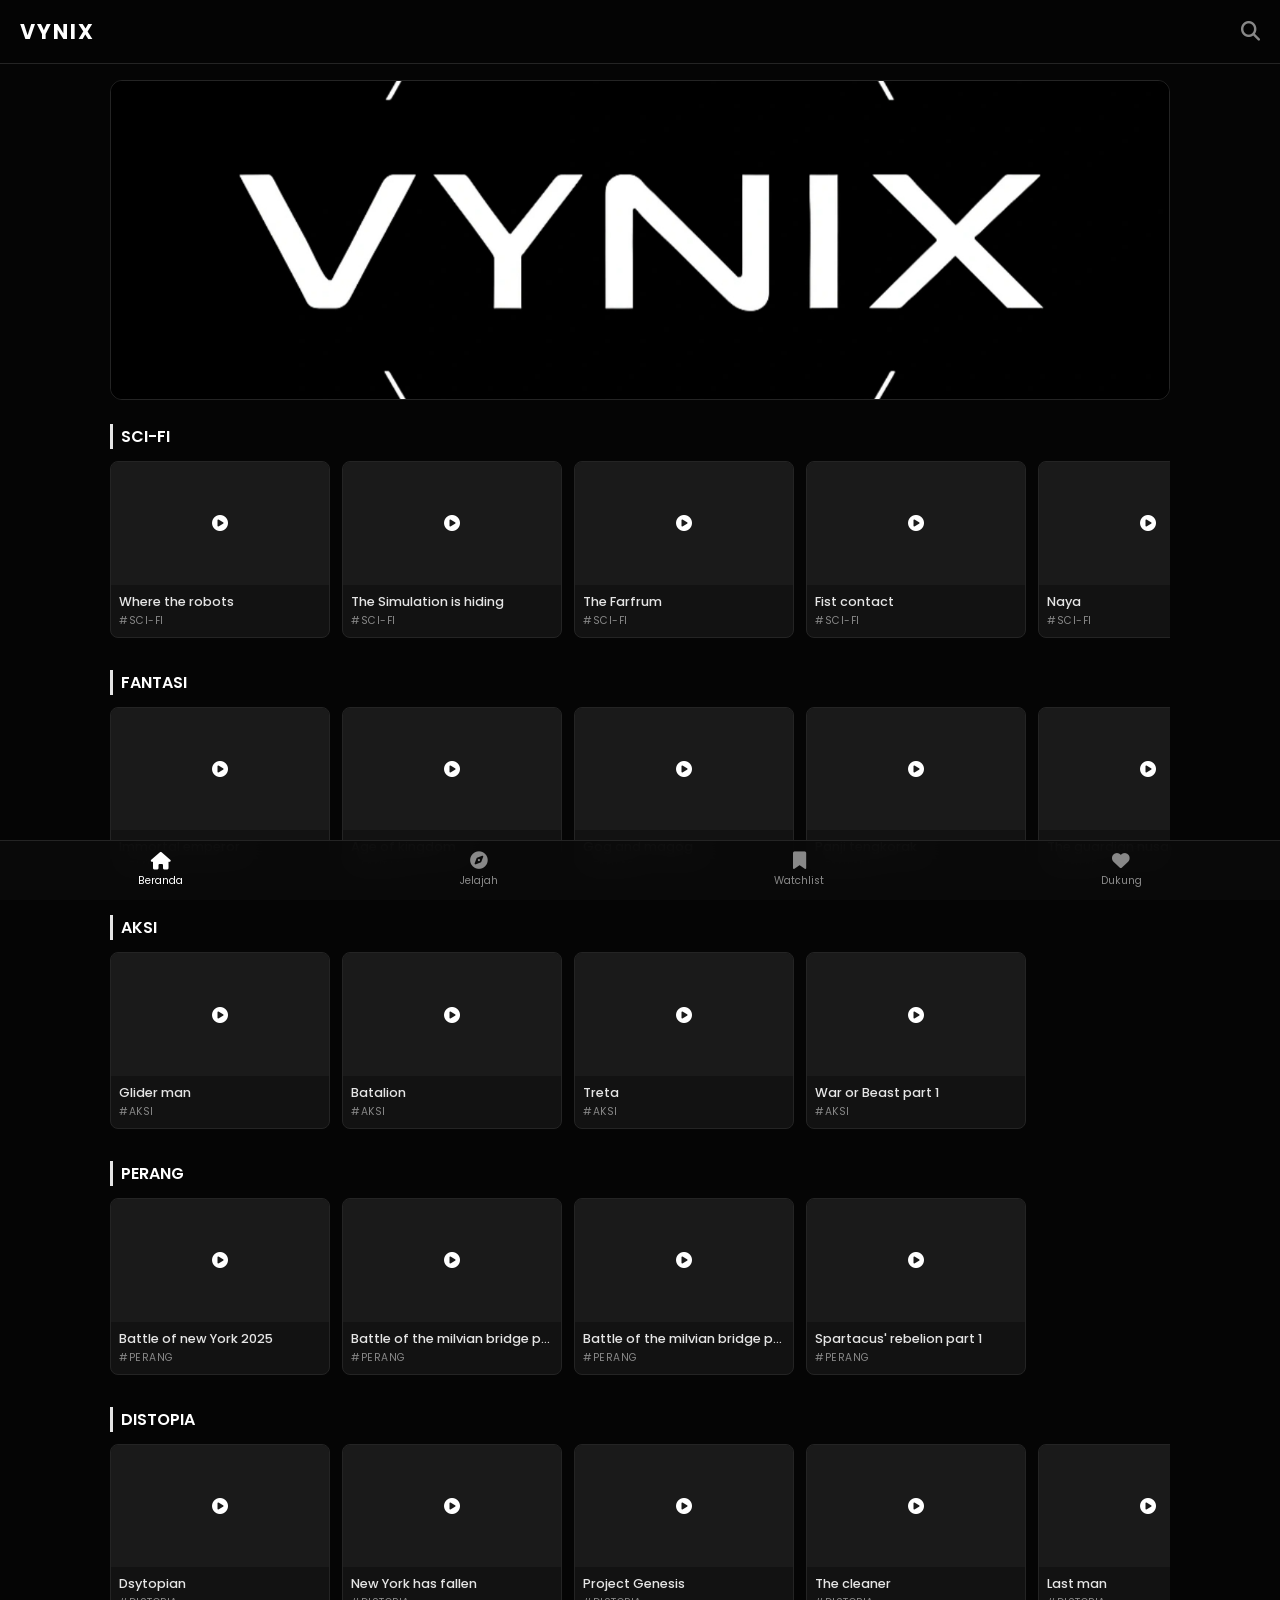
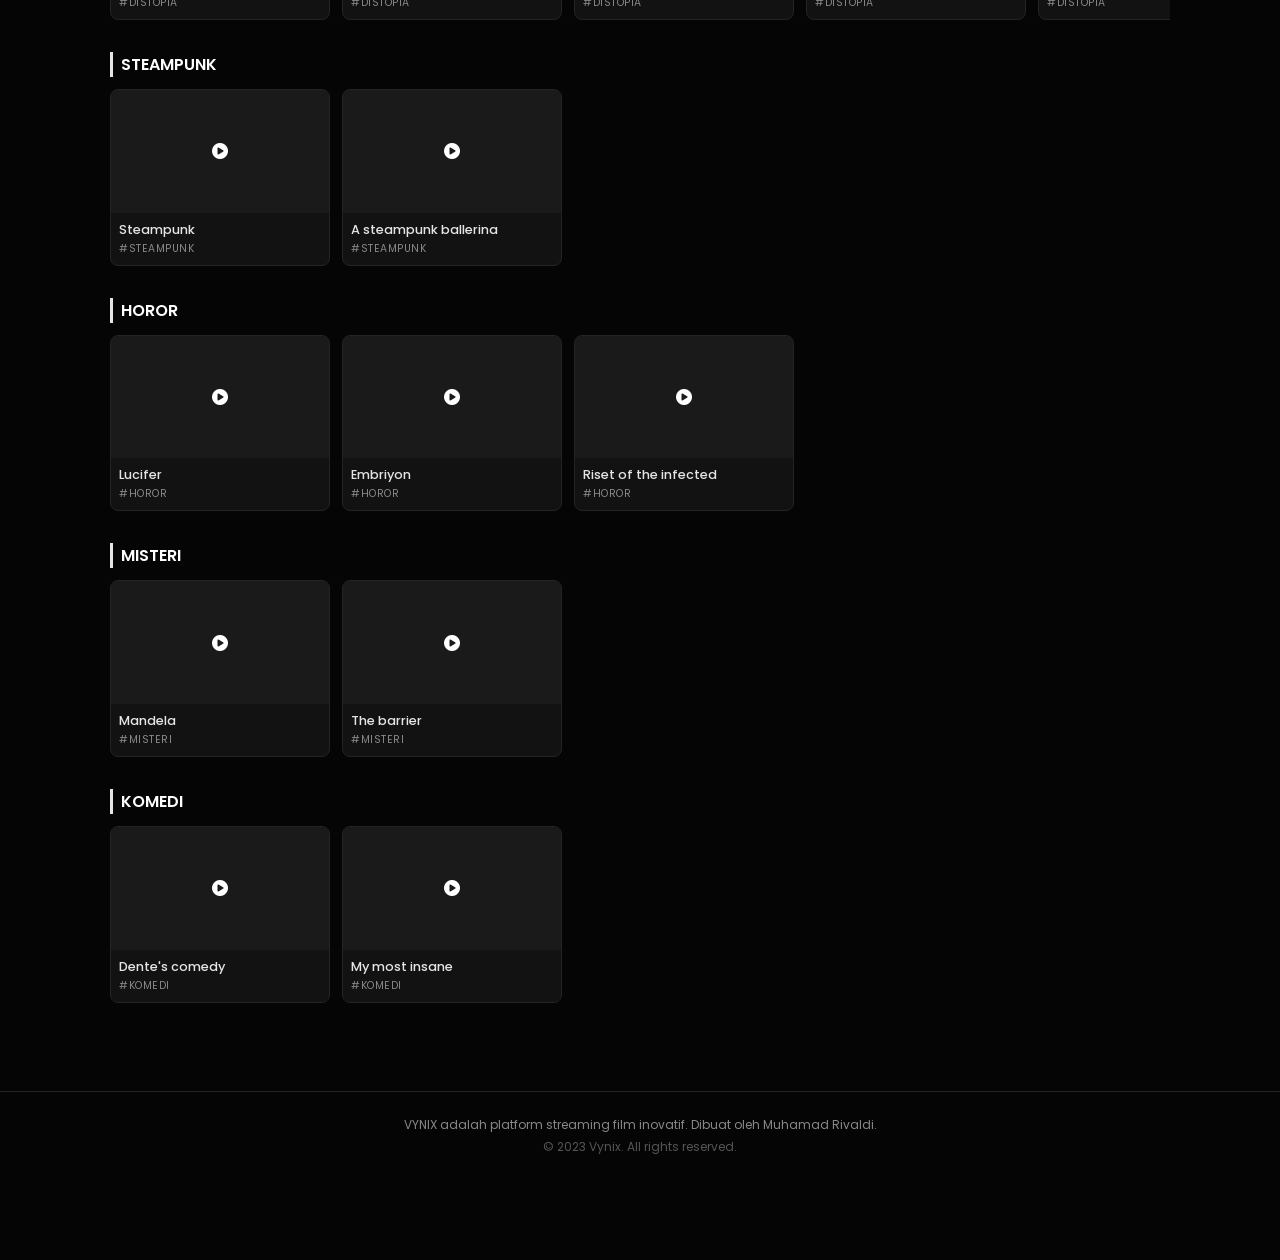
==== index.html @ 6195ad58 "Create index.html" ====
<!DOCTYPE html>
<html lang="id">
<head>
    <meta charset="UTF-8">
    <meta name="viewport" content="width=device-width, initial-scale=1.0">
    <title>Vynix - AI Film Streaming | Futuristik</title>
    <!-- Font Poppins & Font Awesome -->
    <link rel="preconnect" href="https://fonts.googleapis.com">
    <link rel="preconnect" href="https://fonts.gstatic.com" crossorigin>
    <link href="https://fonts.googleapis.com/css2?family=Poppins:wght@300;400;500;600;700&display=swap" rel="stylesheet">
    <link rel="stylesheet" href="https://cdnjs.cloudflare.com/ajax/libs/font-awesome/6.4.0/css/all.min.css">
    <link rel="stylesheet" href="style.css">
</head>
<body data-theme='dark'>
    
    <!-- HEADER -->
    <header class="header">
        <div class="logo">VYNIX</div>
        <div class="header-right">
            <div class="search-icon" id="headerSearchIcon"> 
                <i class="fas fa-search"></i>
            </div>
        </div>
    </header>

    <!-- BERANDA (MAIN VIEW) -->
    <main class="main-content main-view" id="main-content">
        <!-- HERO BANNER DENGAN GAMBAR -->
        <div class="hero-banner">
            <img src="IMG_20260913_215136.jpg" alt="Vynix Banner" class="hero-img">
        </div>

        <!-- Baris Konten (Dynamic via Script) -->
        <div id="home-content"></div>
    </main>

    <!-- HALAMAN JELAJAH -->
    <div id="explore-page-view" class="main-view hidden-view">
        <div class="search-bar-container">
            <i class="fas fa-search search-bar-icon"></i>
            <input type="text" id="searchInput" placeholder="Cari Genre: SCI-FI, FANTASI, HOROR...">
        </div>
        <div id="explore-content" class="explore-grid"></div>
    </div>
    
    <!-- HALAMAN WATCHLIST -->
    <div id="watchlist-page-view" class="main-view hidden-view">
        <div class="empty-state">
            <i class="fas fa-bookmark empty-icon"></i>
            <h2>Daftar Tonton (Watchlist)</h2>
            <p>Fitur ini akan segera hadir. Film favoritmu akan tersimpan di sini.</p>
        </div>
    </div>

    <!-- HALAMAN DUKUNG (DONASI DANA) -->
    <div id="support-page-view" class="main-view hidden-view">
        <div class="support-content">
            <div class="support-icon-wrapper">
                <i class="fas fa-heart support-main-icon"></i>
            </div>
            <h2>Dukung Vynix</h2>
            <p>Bantu Vynix untuk terus berkembang dan menghadirkan karya-karya film AI terbaik. Setiap dukungan dana dari Anda sangat berarti untuk biaya server dan pengembangan platform ini!</p>
            
            <!-- Link Saweria -->
            <a href="https://saweria.co/" target="_blank" rel="noopener noreferrer" class="donate-btn">
                <i class="fas fa-hand-holding-heart"></i> Kirim Dukungan via Saweria
            </a>
            
            <div class="social-icons">
                <a href="#" class="social-icon" id="social-instagram" title="Instagram"><i class="fab fa-instagram"></i></a>
                <a href="#" class="social-icon" id="social-tiktok" title="TikTok"><i class="fab fa-tiktok"></i></a>
            </div>
            
            <p class="contact-info">Terima kasih atas apresiasi dan dukungan Anda!</p>
        </div>
    </div>
    
    <!-- BOTTOM NAVIGATION -->
    <nav class="bottom-nav">
        <a href="#" class="nav-item active" id="navHomeBtn"> 
            <i class="fas fa-home"></i>
            <span>Beranda</span>
        </a>
        <a href="#" class="nav-item" id="navExploreBtn"> 
            <i class="fas fa-compass"></i>
            <span>Jelajah</span>
        </a>
        <a href="#" class="nav-item" id="navWatchlistBtn"> 
            <i class="fas fa-bookmark"></i>
            <span>Watchlist</span>
        </a>
        <a href="#" class="nav-item" id="navSupportBtn">
            <i class="fas fa-heart"></i>
            <span>Dukung</span>
        </a>
    </nav>

    <!-- FOOTER -->
    <footer class="footer">
        <p class="footer-content">
            VYNIX adalah platform streaming film inovatif. Dibuat oleh Muhamad Rivaldi.
        </p>
        <p class="copyright">
            © 2023 Vynix. All rights reserved.
        </p>
    </footer>

    <!-- MODAL DETAIL / PLAYER -->
    <div class="modal" id="videoModal">
        <div class="modal-content">
            <span class="close-modal" id="closeModal">&times;</span>
            
            <div class="movie-details-view" id="movieDetailsView">
                <div class="detail-poster-container">
                    <img id="modalPoster" src="" alt="Poster Film" class="detail-poster">
                </div>
                <div class="detail-info">
                    <h2 class="detail-title" id="modalTitle"></h2>
                    <span class="modal-genre-tag" id="modalGenre"></span>
                    <p class="detail-description" id="modalDescription"></p>
                    <button class="play-button" id="playMovieBtn">
                        <i class="fas fa-play"></i> Tonton Sekarang
                    </button>
                </div>
            </div>

            <div class="player-view hidden-view" id="playerView">
                <div class="player-container">
                    <iframe class="player-iframe" id="videoPlayer" src="" frameborder="0" allow="accelerometer; autoplay; clipboard-write; encrypted-media; gyroscope; picture-in-picture" allowfullscreen></iframe>
                </div>
            </div>
        </div>
    </div>

    <script src="script.js"></script>
</body>
</html>
---- style.css ----
/* ======================== BASE & VARIABLE SETUP ======================== */
:root {
    --bg-dark: #050505;          /* Hitam pekat minimalis */
    --bg-card: #121212;          /* Kartu abu-abu sangat gelap */
    --bg-surface: #1a1a1a;       /* Elemen interaktif/input */
    --border-subtle: #242424;    /* Pembatas halus */
    --text-main: #ffffff;        /* Teks utama putih bersih */
    --text-muted: #888888;       /* Teks sekunder abu-abu */
    --accent-light: #e5e5e5;     /* Highlight abu-abu terang */
    --font-family: 'Poppins', -apple-system, BlinkMacSystemFont, sans-serif;
    --nav-height: 60px;
}

* {
    margin: 0;
    padding: 0;
    box-sizing: border-box;
    font-family: var(--font-family);
    -webkit-tap-highlight-color: transparent;
}

body {
    background-color: var(--bg-dark);
    color: var(--text-main);
    min-height: 100vh;
    padding-bottom: calc(var(--nav-height) + 20px);
    overflow-x: hidden;
}

a {
    color: inherit;
    text-decoration: none;
}

/* ======================== HEADER ======================== */
.header {
    position: sticky;
    top: 0;
    z-index: 50;
    background-color: rgba(5, 5, 5, 0.9);
    backdrop-filter: blur(10px);
    display: flex;
    justify-content: space-between;
    align-items: center;
    padding: 16px 20px;
    border-bottom: 1px solid var(--border-subtle);
}

.logo {
    font-size: 1.3rem;
    font-weight: 700;
    letter-spacing: 2px;
    color: var(--text-main);
}

.header-right {
    display: flex;
    align-items: center;
    gap: 16px;
}

.search-icon, .profile-icon {
    font-size: 1.2rem;
    color: var(--text-muted);
    cursor: pointer;
    transition: color 0.2s ease;
}

.search-icon:hover, .profile-icon:hover {
    color: var(--text-main);
}

/* ======================== LAYOUT & VIEWS ======================== */
.main-view {
    max-width: 1100px;
    margin: 0 auto;
    padding: 16px 20px;
}

.hidden-view {
    display: none !important;
}

/* ======================== HERO BANNER (GAMBAR) ======================== */
.hero-banner {
    width: 100%;
    border: 1px solid var(--border-subtle);
    border-radius: 12px;
    overflow: hidden;
    margin-bottom: 24px;
    background-color: var(--bg-card);
    aspect-ratio: 16 / 9;
}

.hero-img {
    width: 100%;
    height: 100%;
    object-fit: cover;
    display: block;
}

/* ======================== SECTION & MOVIE CARDS ======================== */
.video-row {
    margin-bottom: 24px;
}

.section-title {
    font-size: 1rem;
    font-weight: 600;
    color: var(--text-main);
    margin-bottom: 12px;
    display: flex;
    align-items: center;
    border-left: 3px solid var(--accent-light);
    padding-left: 8px;
}

.video-list-container {
    display: flex;
    gap: 12px;
    overflow-x: auto;
    padding-bottom: 8px;
    scrollbar-width: none;
}

.video-list-container::-webkit-scrollbar {
    display: none;
}

.video-card {
    min-width: 160px;
    width: 160px;
    background-color: var(--bg-card);
    border-radius: 8px;
    overflow: hidden;
    border: 1px solid var(--border-subtle);
    cursor: pointer;
    transition: transform 0.2s ease, border-color 0.2s ease;
    flex-shrink: 0;
}

.video-card:hover {
    transform: translateY(-4px);
    border-color: #444444;
}

.video-card:active {
    transform: scale(0.97);
}

.video-thumbnail {
    width: 100%;
    aspect-ratio: 16 / 9;
    background-size: cover;
    background-position: center;
    background-color: var(--bg-surface);
    display: flex;
    align-items: center;
    justify-content: center;
}

.video-info {
    padding: 8px;
}

.video-title {
    font-size: 0.8rem;
    font-weight: 500;
    color: var(--accent-light);
    white-space: nowrap;
    overflow: hidden;
    text-overflow: ellipsis;
}

.video-genre {
    font-size: 0.65rem;
    color: var(--text-muted);
    margin-top: 2px;
    text-transform: uppercase;
    letter-spacing: 0.5px;
}

/* ======================== EXPLORE / SEARCH PAGE (FIXED GRID) ======================== */
.search-bar-container {
    position: relative;
    margin-bottom: 20px;
}

.search-bar-icon {
    position: absolute;
    left: 14px;
    top: 50%;
    transform: translateY(-50%);
    color: var(--text-muted);
    font-size: 0.9rem;
}

#searchInput {
    width: 100%;
    padding: 12px 16px 12px 40px;
    border-radius: 8px;
    border: 1px solid var(--border-subtle);
    background-color: var(--bg-card);
    color: var(--text-main);
    font-size: 0.85rem;
    outline: none;
    transition: border-color 0.2s;
}

#searchInput:focus {
    border-color: #555555;
}

/* 2 Kolom Rapi di Mobile HP */
.explore-grid {
    display: grid;
    grid-template-columns: repeat(2, 1fr);
    gap: 12px;
}

.explore-grid .video-card {
    width: 100%;
    min-width: 0; /* Mencegah kartu meluap dari grid */
}

/* ======================== SUPPORT & EMPTY STATES ======================== */
.support-content, .empty-state {
    text-align: center;
    padding: 40px 20px;
    background-color: var(--bg-card);
    border-radius: 12px;
    border: 1px solid var(--border-subtle);
    max-width: 600px;
    margin: 20px auto;
}

.empty-icon {
    font-size: 2.5rem;
    color: var(--text-muted);
    margin-bottom: 12px;
}

.support-content h2, .empty-state h2 {
    font-size: 1.2rem;
    margin-bottom: 10px;
    color: var(--text-main);
}

.support-content p, .empty-state p {
    font-size: 0.85rem;
    color: var(--text-muted);
    line-height: 1.6;
}

.social-icons {
    display: flex;
    justify-content: center;
    gap: 16px;
    margin: 24px 0;
}

.social-icon {
    width: 44px;
    height: 44px;
    border-radius: 50%;
    background-color: var(--bg-surface);
    border: 1px solid var(--border-subtle);
    display: flex;
    align-items: center;
    justify-content: center;
    font-size: 1.2rem;
    color: var(--text-main);
    transition: background-color 0.2s, color 0.2s;
}

.social-icon:hover {
    background-color: var(--text-main);
    color: var(--bg-dark);
}

.contact-info {
    margin-top: 16px;
    font-size: 0.75rem;
    color: var(--text-muted);
}

/* ======================== BOTTOM NAVIGATION ======================== */
.bottom-nav {
    position: fixed;
    bottom: 0;
    left: 0;
    width: 100%;
    height: var(--nav-height);
    background-color: rgba(10, 10, 10, 0.95);
    backdrop-filter: blur(12px);
    border-top: 1px solid var(--border-subtle);
    display: flex;
    justify-content: space-around;
    align-items: center;
    z-index: 100;
}

.nav-item {
    display: flex;
    flex-direction: column;
    align-items: center;
    gap: 4px;
    color: var(--text-muted);
    font-size: 0.65rem;
    transition: color 0.2s;
}

.nav-item i {
    font-size: 1.1rem;
}

.nav-item.active, .nav-item:hover {
    color: var(--text-main);
}

/* ======================== MODAL & PLAYER ======================== */
.modal {
    display: none;
    position: fixed;
    z-index: 200;
    top: 0;
    left: 0;
    width: 100%;
    height: 100%;
    background-color: rgba(0, 0, 0, 0.85);
    backdrop-filter: blur(6px);
    align-items: center;
    justify-content: center;
    padding: 20px;
}

.modal-content {
    background-color: var(--bg-card);
    border: 1px solid var(--border-subtle);
    border-radius: 12px;
    width: 100%;
    max-width: 650px;
    padding: 24px;
    position: relative;
    box-shadow: 0 10px 30px rgba(0, 0, 0, 0.8);
}

.close-modal {
    position: absolute;
    top: 12px;
    right: 16px;
    font-size: 1.6rem;
    color: var(--text-muted);
    cursor: pointer;
    line-height: 1;
    transition: color 0.2s;
}

.close-modal:hover {
    color: var(--text-main);
}

.movie-details-view {
    display: flex;
    gap: 20px;
}

.detail-poster {
    width: 200px;
    aspect-ratio: 16 / 9;
    border-radius: 8px;
    object-fit: cover;
    background-color: var(--bg-surface);
}

.detail-info {
    flex: 1;
    display: flex;
    flex-direction: column;
}

.detail-title {
    font-size: 1.3rem;
    font-weight: 600;
    color: var(--text-main);
}

.modal-genre-tag {
    font-size: 0.7rem;
    color: var(--text-muted);
    text-transform: uppercase;
    letter-spacing: 1px;
    margin: 4px 0 12px 0;
}

.detail-description {
    font-size: 0.85rem;
    color: #b0b0b0;
    line-height: 1.5;
    margin-bottom: 20px;
}

.play-button {
    margin-top: auto;
    background-color: var(--text-main);
    color: var(--bg-dark);
    border: none;
    padding: 10px 18px;
    border-radius: 6px;
    font-weight: 600;
    font-size: 0.85rem;
    cursor: pointer;
    display: inline-flex;
    align-items: center;
    gap: 8px;
    width: fit-content;
    transition: background-color 0.2s;
}

.play-button:hover {
    background-color: var(--accent-light);
}

.player-container {
    position: relative;
    width: 100%;
    padding-top: 56.25%;
    background-color: #000;
    border-radius: 8px;
    overflow: hidden;
}

.player-iframe {
    position: absolute;
    top: 0;
    left: 0;
    width: 100%;
    height: 100%;
    border: none;
}

/* Fullscreen HP */
.player-container:fullscreen,
.player-container:-webkit-full-screen {
    width: 100vw !important;
    height: 100vh !important;
    padding-top: 0 !important;
    border-radius: 0 !important;
    background-color: #000;
}

.player-container:fullscreen .player-iframe,
.player-container:-webkit-full-screen .player-iframe {
    width: 100% !important;
    height: 100% !important;
}

/* ======================== FOOTER ======================== */
.footer {
    text-align: center;
    padding: 24px 20px;
    color: var(--text-muted);
    font-size: 0.75rem;
    border-top: 1px solid var(--border-subtle);
    margin-top: 40px;
}

.copyright {
    margin-top: 4px;
    color: #555555;
}

/* ======================== RESPONSIVE DESIGN ======================== */
@media (min-width: 600px) {
    .explore-grid {
        grid-template-columns: repeat(auto-fill, minmax(180px, 1fr));
    }
}

@media (min-width: 768px) {
    .video-card {
        min-width: 220px;
        width: 220px;
    }

    .hero-banner {
        aspect-ratio: 21 / 9;
        max-height: 320px;
    }
}

@media (max-width: 520px) {
    .movie-details-view {
        flex-direction: column;
        align-items: center;
        text-align: center;
    }

    .detail-poster {
        width: 100%;
        max-width: 280px;
    }

    .play-button {
        margin: 12px auto 0 auto;
    }
}
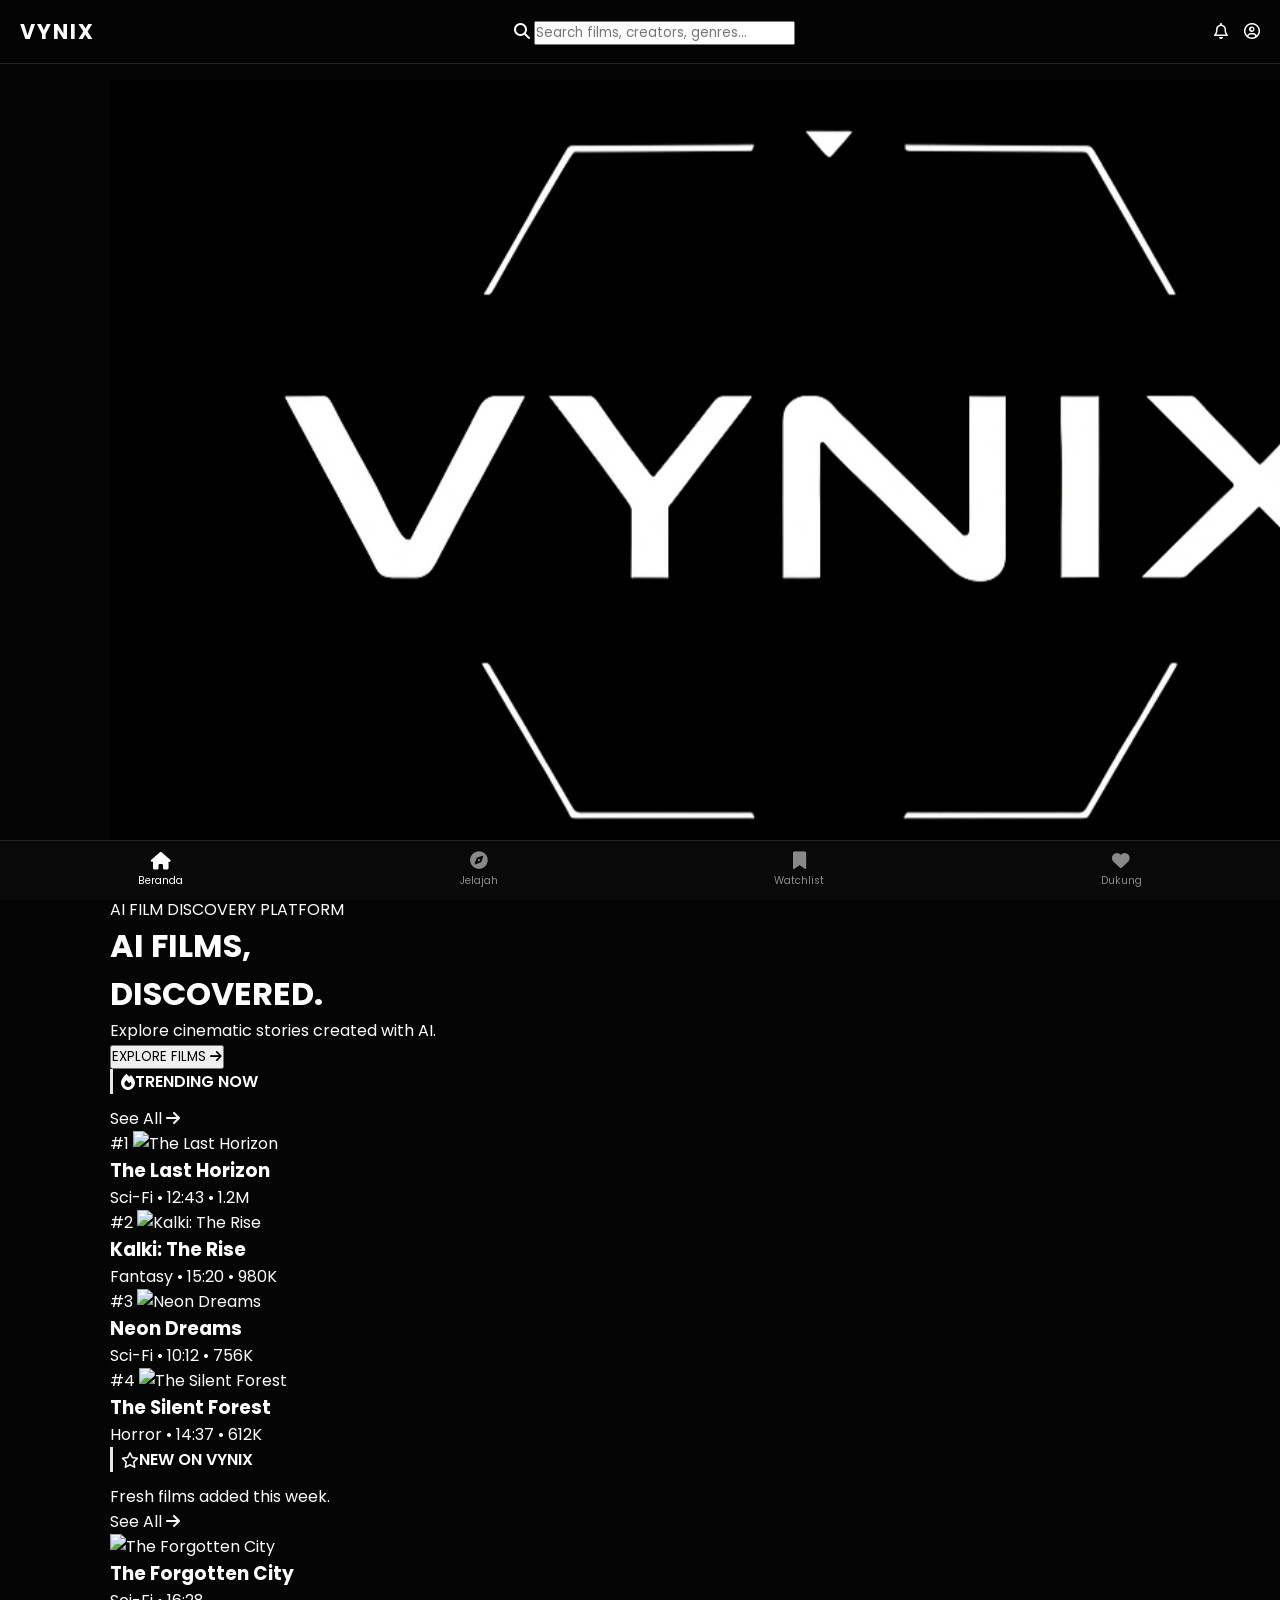
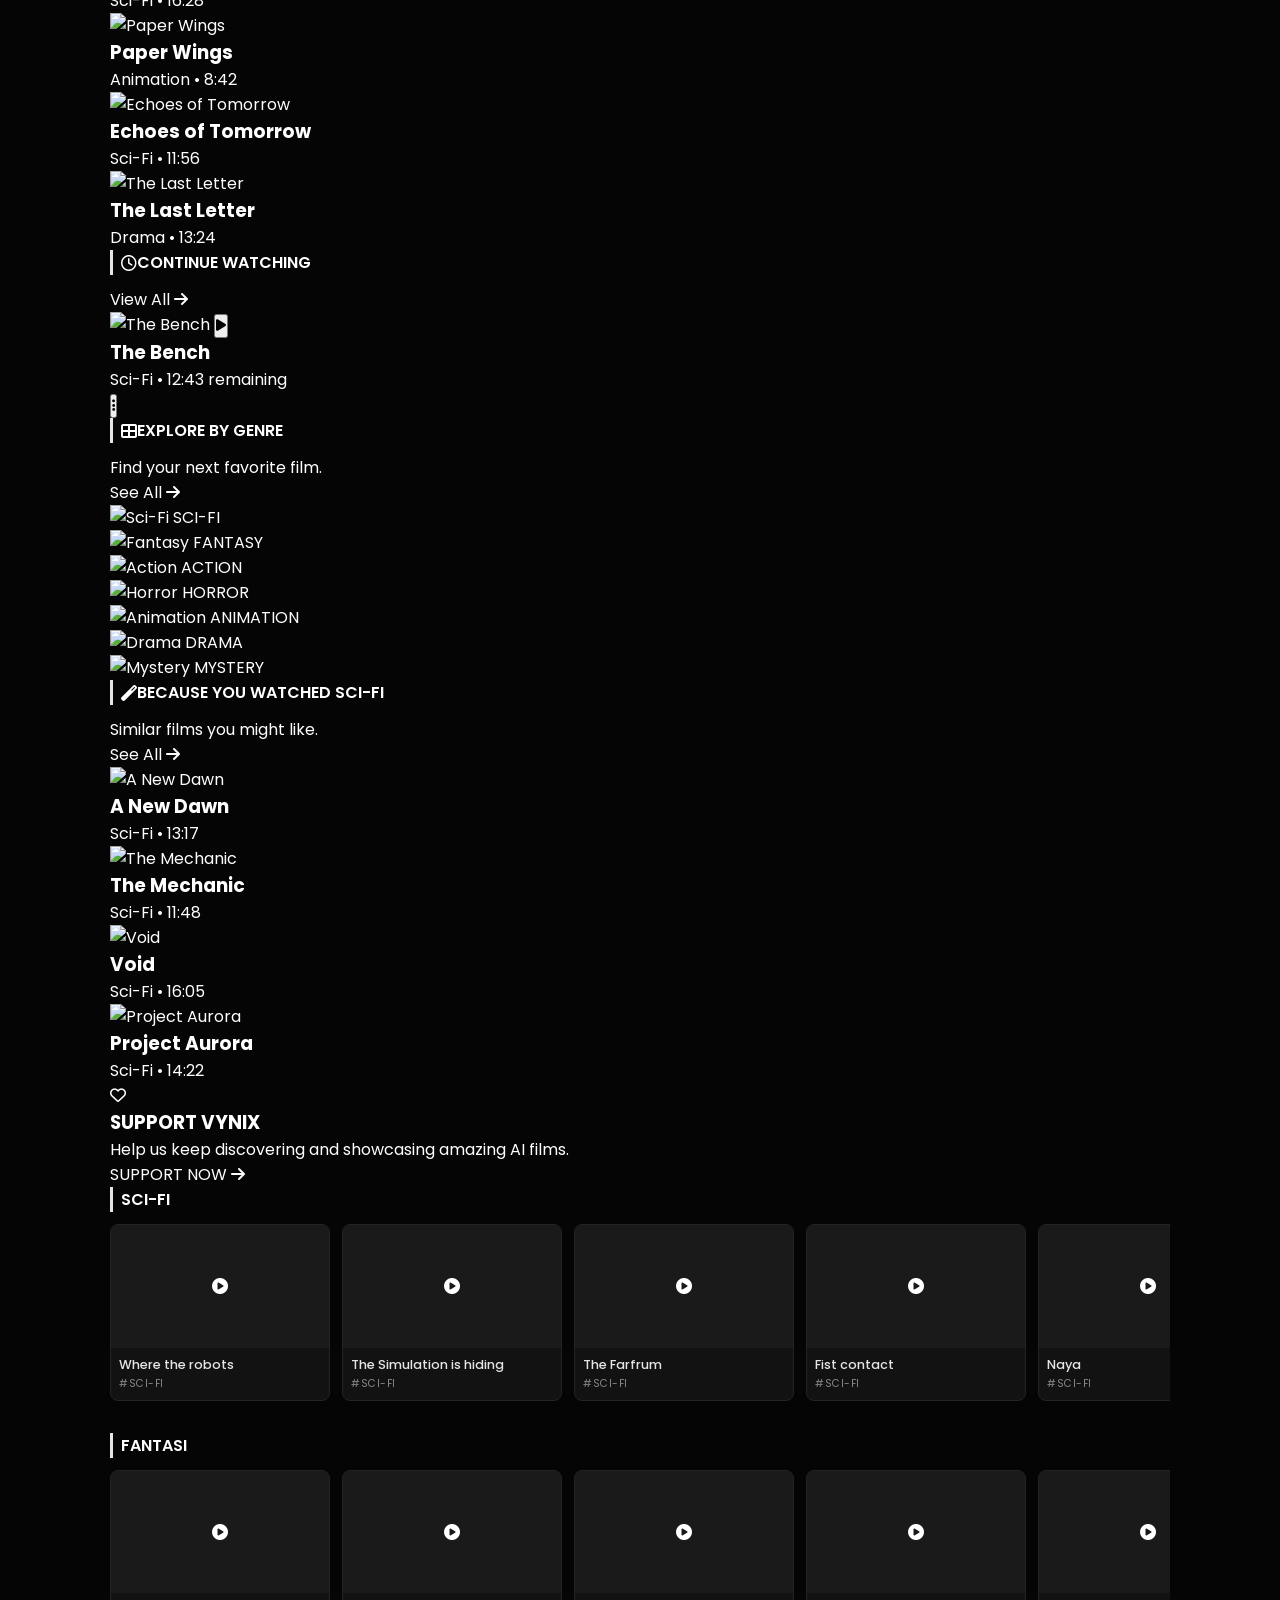
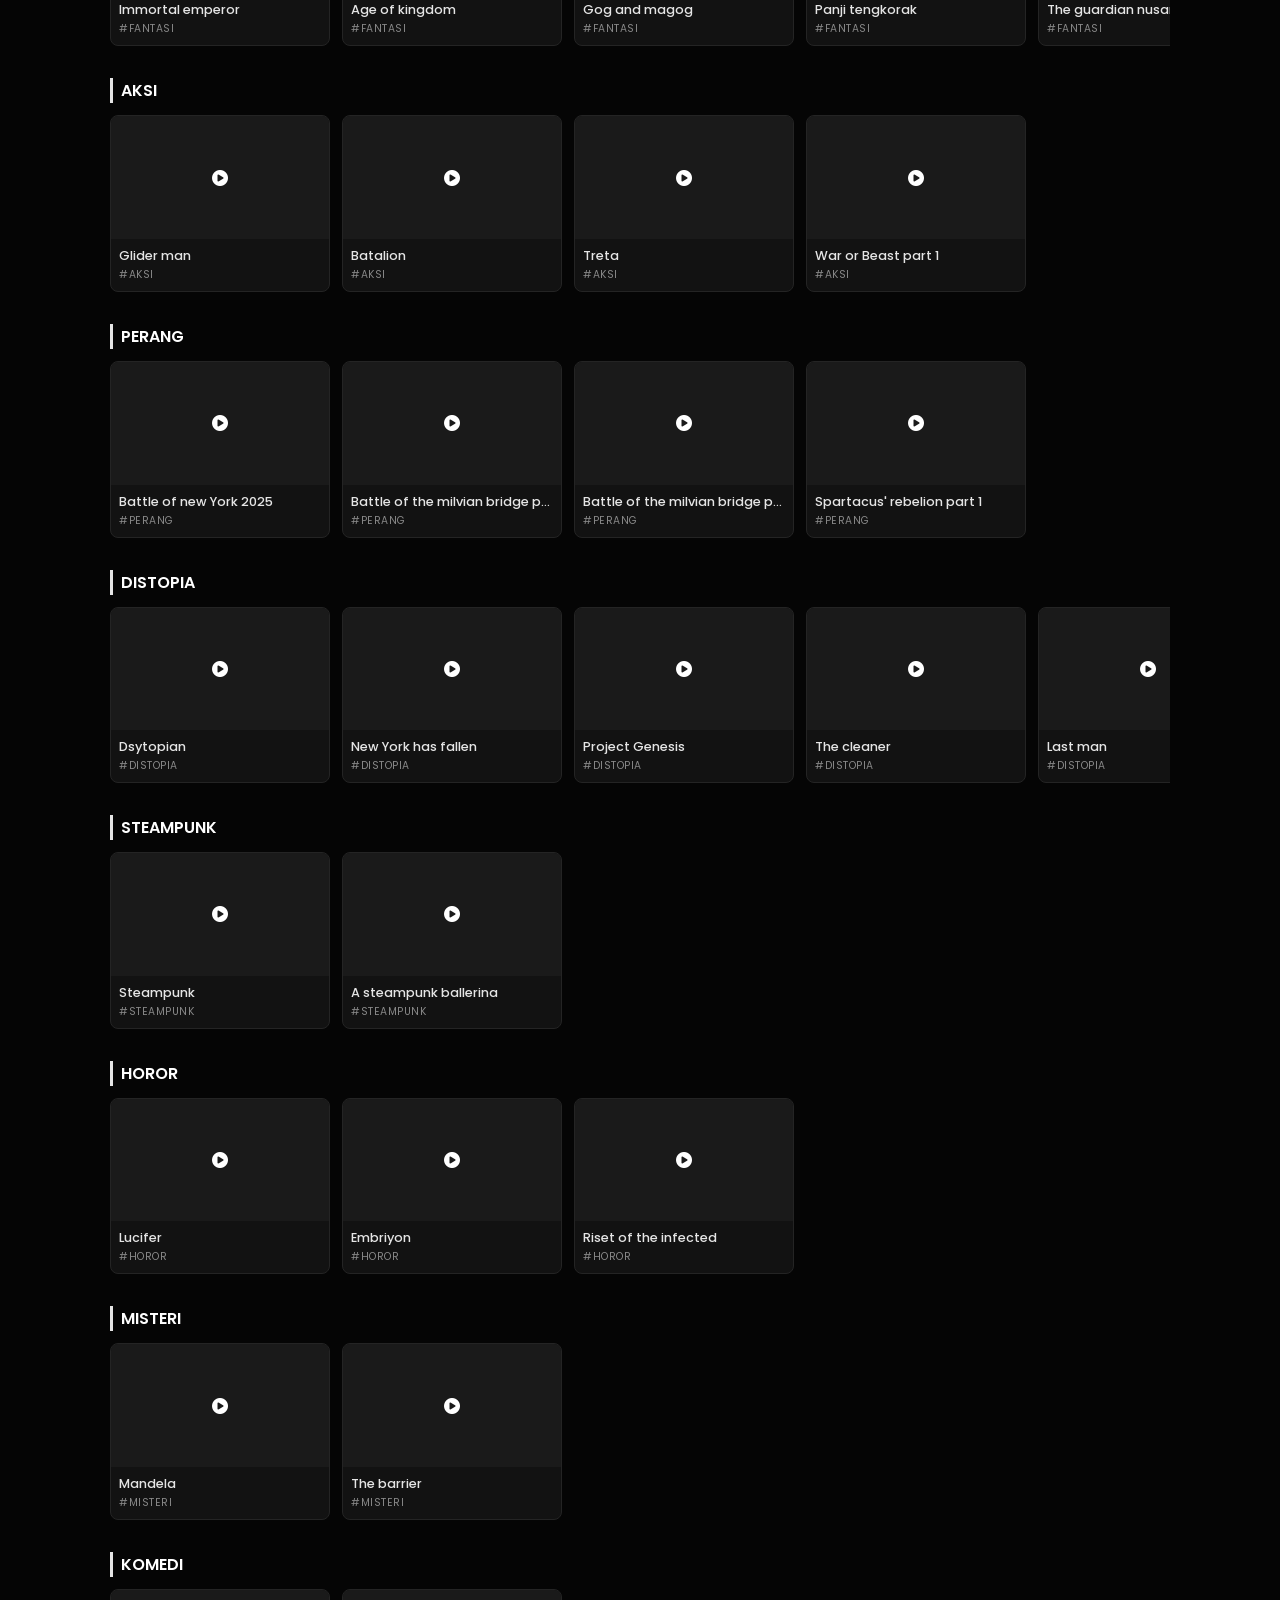
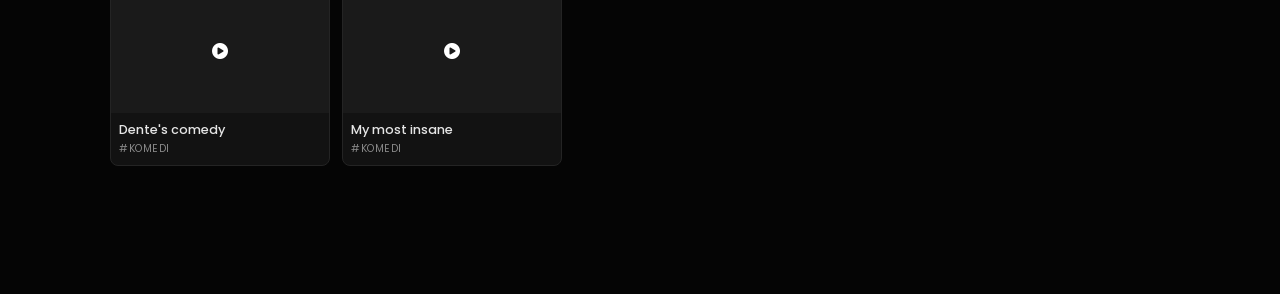
==== commit 9c0fc955: "Create index.html" ====
--- a/index.html
+++ b/index.html
@@ -3,7 +3,7 @@
 <head>
     <meta charset="UTF-8">
     <meta name="viewport" content="width=device-width, initial-scale=1.0">
-    <title>Vynix - AI Film Streaming | Futuristik</title>
+    <title>Vynix - AI Film Discovery Platform</title>
     <!-- Font Poppins & Font Awesome -->
     <link rel="preconnect" href="https://fonts.googleapis.com">
     <link rel="preconnect" href="https://fonts.gstatic.com" crossorigin>
@@ -13,24 +13,273 @@
 </head>
 <body data-theme='dark'>
     
-    <!-- HEADER -->
+    <!-- HEADER METODE MODERN -->
     <header class="header">
         <div class="logo">VYNIX</div>
+        <div class="header-search">
+            <i class="fas fa-search search-icon-inside"></i>
+            <input type="text" placeholder="Search films, creators, genres..." id="topSearchInput">
+        </div>
         <div class="header-right">
-            <div class="search-icon" id="headerSearchIcon"> 
-                <i class="fas fa-search"></i>
+            <div class="icon-btn" id="headerNotifIcon"> 
+                <i class="far fa-bell"></i>
+            </div>
+            <div class="icon-btn" id="headerProfileIcon">
+                <i class="far fa-user-circle"></i>
             </div>
         </div>
     </header>
 
     <!-- BERANDA (MAIN VIEW) -->
     <main class="main-content main-view" id="main-content">
-        <!-- HERO BANNER DENGAN GAMBAR -->
-        <div class="hero-banner">
-            <img src="IMG_20260913_215136.jpg" alt="Vynix Banner" class="hero-img">
-        </div>
-
-        <!-- Baris Konten (Dynamic via Script) -->
+        
+        <!-- HERO BANNER -->
+        <div class="hero-section">
+            <div class="hero-overlay"></div>
+            <img src="IMG_20260913_215136.jpg" alt="AI Films Discovered" class="hero-bg-img">
+            <div class="hero-text-content">
+                <span class="hero-tag">AI FILM DISCOVERY PLATFORM</span>
+                <h1 class="hero-main-title">AI FILMS,<br>DISCOVERED.</h1>
+                <p class="hero-description">Explore cinematic stories created with AI.</p>
+                <button class="btn-explore-hero">
+                    EXPLORE FILMS <i class="fas fa-arrow-right"></i>
+                </button>
+            </div>
+            <div class="hero-dots">
+                <span class="dot active"></span>
+                <span class="dot"></span>
+                <span class="dot"></span>
+            </div>
+        </div>
+
+        <!-- TRENDING NOW -->
+        <section class="content-section">
+            <div class="section-header">
+                <h2 class="section-title"><i class="fas fa-fire icon-fire"></i> TRENDING NOW</h2>
+                <a href="#" class="see-all-link">See All <i class="fas fa-arrow-right"></i></a>
+            </div>
+            <div class="cards-grid grid-4">
+                <div class="movie-card">
+                    <div class="card-thumb">
+                        <span class="badge-rank">#1</span>
+                        <img src="https://images.unsplash.com/photo-1534447677768-be436bb09401?q=80&w=600&auto=format&fit=crop" alt="The Last Horizon">
+                    </div>
+                    <div class="card-info">
+                        <h3>The Last Horizon</h3>
+                        <p class="meta">Sci-Fi • 12:43 • 1.2M</p>
+                    </div>
+                </div>
+
+                <div class="movie-card">
+                    <div class="card-thumb">
+                        <span class="badge-rank">#2</span>
+                        <img src="https://images.unsplash.com/photo-1578632767115-351597cf2477?q=80&w=600&auto=format&fit=crop" alt="Kalki: The Rise">
+                    </div>
+                    <div class="card-info">
+                        <h3>Kalki: The Rise</h3>
+                        <p class="meta">Fantasy • 15:20 • 980K</p>
+                    </div>
+                </div>
+
+                <div class="movie-card">
+                    <div class="card-thumb">
+                        <span class="badge-rank">#3</span>
+                        <img src="https://images.unsplash.com/photo-1509198397868-475647b2a1e5?q=80&w=600&auto=format&fit=crop" alt="Neon Dreams">
+                    </div>
+                    <div class="card-info">
+                        <h3>Neon Dreams</h3>
+                        <p class="meta">Sci-Fi • 10:12 • 756K</p>
+                    </div>
+                </div>
+
+                <div class="movie-card">
+                    <div class="card-thumb">
+                        <span class="badge-rank">#4</span>
+                        <img src="https://images.unsplash.com/photo-1518709268805-4e9042af9f23?q=80&w=600&auto=format&fit=crop" alt="The Silent Forest">
+                    </div>
+                    <div class="card-info">
+                        <h3>The Silent Forest</h3>
+                        <p class="meta">Horror • 14:37 • 612K</p>
+                    </div>
+                </div>
+            </div>
+        </section>
+
+        <!-- NEW ON VYNIX -->
+        <section class="content-section">
+            <div class="section-header">
+                <div>
+                    <h2 class="section-title"><i class="far fa-star"></i> NEW ON VYNIX</h2>
+                    <p class="section-subtitle">Fresh films added this week.</p>
+                </div>
+                <a href="#" class="see-all-link">See All <i class="fas fa-arrow-right"></i></a>
+            </div>
+            <div class="cards-grid grid-4">
+                <div class="movie-card">
+                    <div class="card-thumb">
+                        <img src="https://images.unsplash.com/photo-1518709268805-4e9042af9f23?q=80&w=600&auto=format&fit=crop" alt="The Forgotten City">
+                    </div>
+                    <div class="card-info">
+                        <h3>The Forgotten City</h3>
+                        <p class="meta">Sci-Fi • 16:28</p>
+                    </div>
+                </div>
+                <div class="movie-card">
+                    <div class="card-thumb">
+                        <img src="https://images.unsplash.com/photo-1607604276583-eef5d076aa5f?q=80&w=600&auto=format&fit=crop" alt="Paper Wings">
+                    </div>
+                    <div class="card-info">
+                        <h3>Paper Wings</h3>
+                        <p class="meta">Animation • 8:42</p>
+                    </div>
+                </div>
+                <div class="movie-card">
+                    <div class="card-thumb">
+                        <img src="https://images.unsplash.com/photo-1451187580459-43490279c0fa?q=80&w=600&auto=format&fit=crop" alt="Echoes of Tomorrow">
+                    </div>
+                    <div class="card-info">
+                        <h3>Echoes of Tomorrow</h3>
+                        <p class="meta">Sci-Fi • 11:56</p>
+                    </div>
+                </div>
+                <div class="movie-card">
+                    <div class="card-thumb">
+                        <img src="https://images.unsplash.com/photo-1478760329108-5c3ed9d495a0?q=80&w=600&auto=format&fit=crop" alt="The Last Letter">
+                    </div>
+                    <div class="card-info">
+                        <h3>The Last Letter</h3>
+                        <p class="meta">Drama • 13:24</p>
+                    </div>
+                </div>
+            </div>
+        </section>
+
+        <!-- CONTINUE WATCHING -->
+        <section class="content-section">
+            <div class="section-header">
+                <h2 class="section-title"><i class="far fa-clock"></i> CONTINUE WATCHING</h2>
+                <a href="#" class="see-all-link">View All <i class="fas fa-arrow-right"></i></a>
+            </div>
+            <div class="continue-watching-card">
+                <div class="continue-thumb">
+                    <img src="https://images.unsplash.com/photo-1514565131-fce0801e5785?q=80&w=600&auto=format&fit=crop" alt="The Bench">
+                    <button class="play-btn-overlay"><i class="fas fa-play"></i></button>
+                </div>
+                <div class="continue-info">
+                    <h3>The Bench</h3>
+                    <p class="meta">Sci-Fi • 12:43 remaining</p>
+                    <div class="progress-bar-bg">
+                        <div class="progress-bar-fill" style="width: 65%;"></div>
+                    </div>
+                </div>
+                <button class="menu-more-btn"><i class="fas fa-ellipsis-v"></i></button>
+            </div>
+        </section>
+
+        <!-- EXPLORE BY GENRE -->
+        <section class="content-section">
+            <div class="section-header">
+                <div>
+                    <h2 class="section-title"><i class="fas fa-th-large"></i> EXPLORE BY GENRE</h2>
+                    <p class="section-subtitle">Find your next favorite film.</p>
+                </div>
+                <a href="#" class="see-all-link">See All <i class="fas fa-arrow-right"></i></a>
+            </div>
+            <div class="genre-grid">
+                <div class="genre-card">
+                    <img src="https://images.unsplash.com/photo-1451187580459-43490279c0fa?q=80&w=400&auto=format&fit=crop" alt="Sci-Fi">
+                    <span>SCI-FI</span>
+                </div>
+                <div class="genre-card">
+                    <img src="https://images.unsplash.com/photo-1518709268805-4e9042af9f23?q=80&w=400&auto=format&fit=crop" alt="Fantasy">
+                    <span>FANTASY</span>
+                </div>
+                <div class="genre-card">
+                    <img src="https://images.unsplash.com/photo-1534447677768-be436bb09401?q=80&w=400&auto=format&fit=crop" alt="Action">
+                    <span>ACTION</span>
+                </div>
+                <div class="genre-card">
+                    <img src="https://images.unsplash.com/photo-1509198397868-475647b2a1e5?q=80&w=400&auto=format&fit=crop" alt="Horror">
+                    <span>HORROR</span>
+                </div>
+                <div class="genre-card">
+                    <img src="https://images.unsplash.com/photo-1607604276583-eef5d076aa5f?q=80&w=400&auto=format&fit=crop" alt="Animation">
+                    <span>ANIMATION</span>
+                </div>
+                <div class="genre-card">
+                    <img src="https://images.unsplash.com/photo-1478760329108-5c3ed9d495a0?q=80&w=400&auto=format&fit=crop" alt="Drama">
+                    <span>DRAMA</span>
+                </div>
+                <div class="genre-card">
+                    <img src="https://images.unsplash.com/photo-1578632767115-351597cf2477?q=80&w=400&auto=format&fit=crop" alt="Mystery">
+                    <span>MYSTERY</span>
+                </div>
+            </div>
+        </section>
+
+        <!-- BECAUSE YOU WATCHED SCI-FI -->
+        <section class="content-section">
+            <div class="section-header">
+                <div>
+                    <h2 class="section-title"><i class="fas fa-magic"></i> BECAUSE YOU WATCHED SCI-FI</h2>
+                    <p class="section-subtitle">Similar films you might like.</p>
+                </div>
+                <a href="#" class="see-all-link">See All <i class="fas fa-arrow-right"></i></a>
+            </div>
+            <div class="cards-grid grid-4">
+                <div class="movie-card">
+                    <div class="card-thumb">
+                        <img src="https://images.unsplash.com/photo-1451187580459-43490279c0fa?q=80&w=600&auto=format&fit=crop" alt="A New Dawn">
+                    </div>
+                    <div class="card-info">
+                        <h3>A New Dawn</h3>
+                        <p class="meta">Sci-Fi • 13:17</p>
+                    </div>
+                </div>
+                <div class="movie-card">
+                    <div class="card-thumb">
+                        <img src="https://images.unsplash.com/photo-1534447677768-be436bb09401?q=80&w=600&auto=format&fit=crop" alt="The Mechanic">
+                    </div>
+                    <div class="card-info">
+                        <h3>The Mechanic</h3>
+                        <p class="meta">Sci-Fi • 11:48</p>
+                    </div>
+                </div>
+                <div class="movie-card">
+                    <div class="card-thumb">
+                        <img src="https://images.unsplash.com/photo-1509198397868-475647b2a1e5?q=80&w=600&auto=format&fit=crop" alt="Void">
+                    </div>
+                    <div class="card-info">
+                        <h3>Void</h3>
+                        <p class="meta">Sci-Fi • 16:05</p>
+                    </div>
+                </div>
+                <div class="movie-card">
+                    <div class="card-thumb">
+                        <img src="https://images.unsplash.com/photo-1518709268805-4e9042af9f23?q=80&w=600&auto=format&fit=crop" alt="Project Aurora">
+                    </div>
+                    <div class="card-info">
+                        <h3>Project Aurora</h3>
+                        <p class="meta">Sci-Fi • 14:22</p>
+                    </div>
+                </div>
+            </div>
+        </section>
+
+        <!-- SUPPORT VYNIX BANNER (DANA SAWERIA) -->
+        <section class="support-banner-card">
+            <div class="support-banner-left">
+                <i class="far fa-heart support-heart-icon"></i>
+                <div>
+                    <h3>SUPPORT VYNIX</h3>
+                    <p>Help us keep discovering and showcasing amazing AI films.</p>
+                </div>
+            </div>
+            <a href="https://saweria.co/Telierlabs" target="_blank" rel="noopener noreferrer" class="btn-support-now">
+                SUPPORT NOW <i class="fas fa-arrow-right"></i>
+            </a>
+        </section>
+
         <div id="home-content"></div>
     </main>
 
@@ -61,8 +310,7 @@
             <h2>Dukung Vynix</h2>
             <p>Bantu Vynix untuk terus berkembang dan menghadirkan karya-karya film AI terbaik. Setiap dukungan dana dari Anda sangat berarti untuk biaya server dan pengembangan platform ini!</p>
             
-            <!-- Link Saweria -->
-            <a href="https://saweria.co/" target="_blank" rel="noopener noreferrer" class="donate-btn">
+            <a href="https://saweria.co/Telierlabs" target="_blank" rel="noopener noreferrer" class="donate-btn">
                 <i class="fas fa-hand-holding-heart"></i> Kirim Dukungan via Saweria
             </a>
             
@@ -95,16 +343,6 @@
         </a>
     </nav>
 
-    <!-- FOOTER -->
-    <footer class="footer">
-        <p class="footer-content">
-            VYNIX adalah platform streaming film inovatif. Dibuat oleh Muhamad Rivaldi.
-        </p>
-        <p class="copyright">
-            © 2023 Vynix. All rights reserved.
-        </p>
-    </footer>
-
     <!-- MODAL DETAIL / PLAYER -->
     <div class="modal" id="videoModal">
         <div class="modal-content">
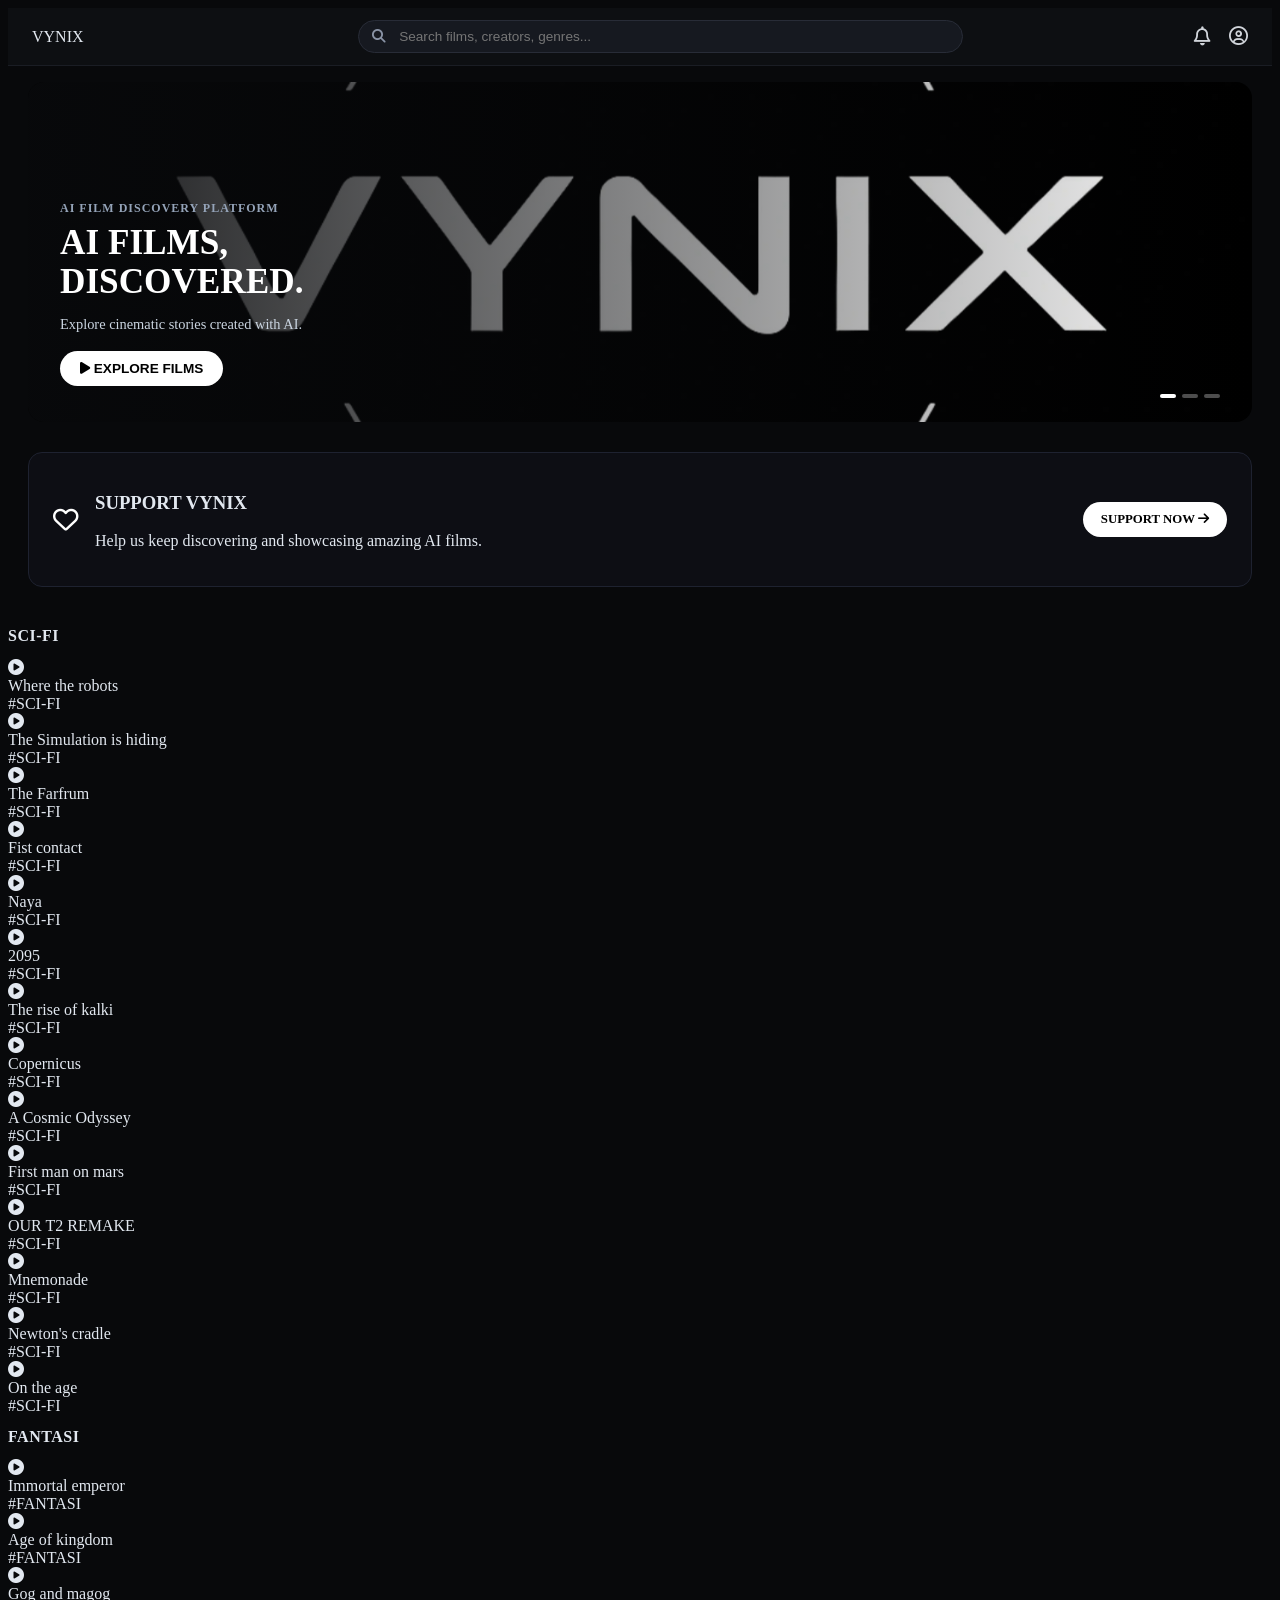
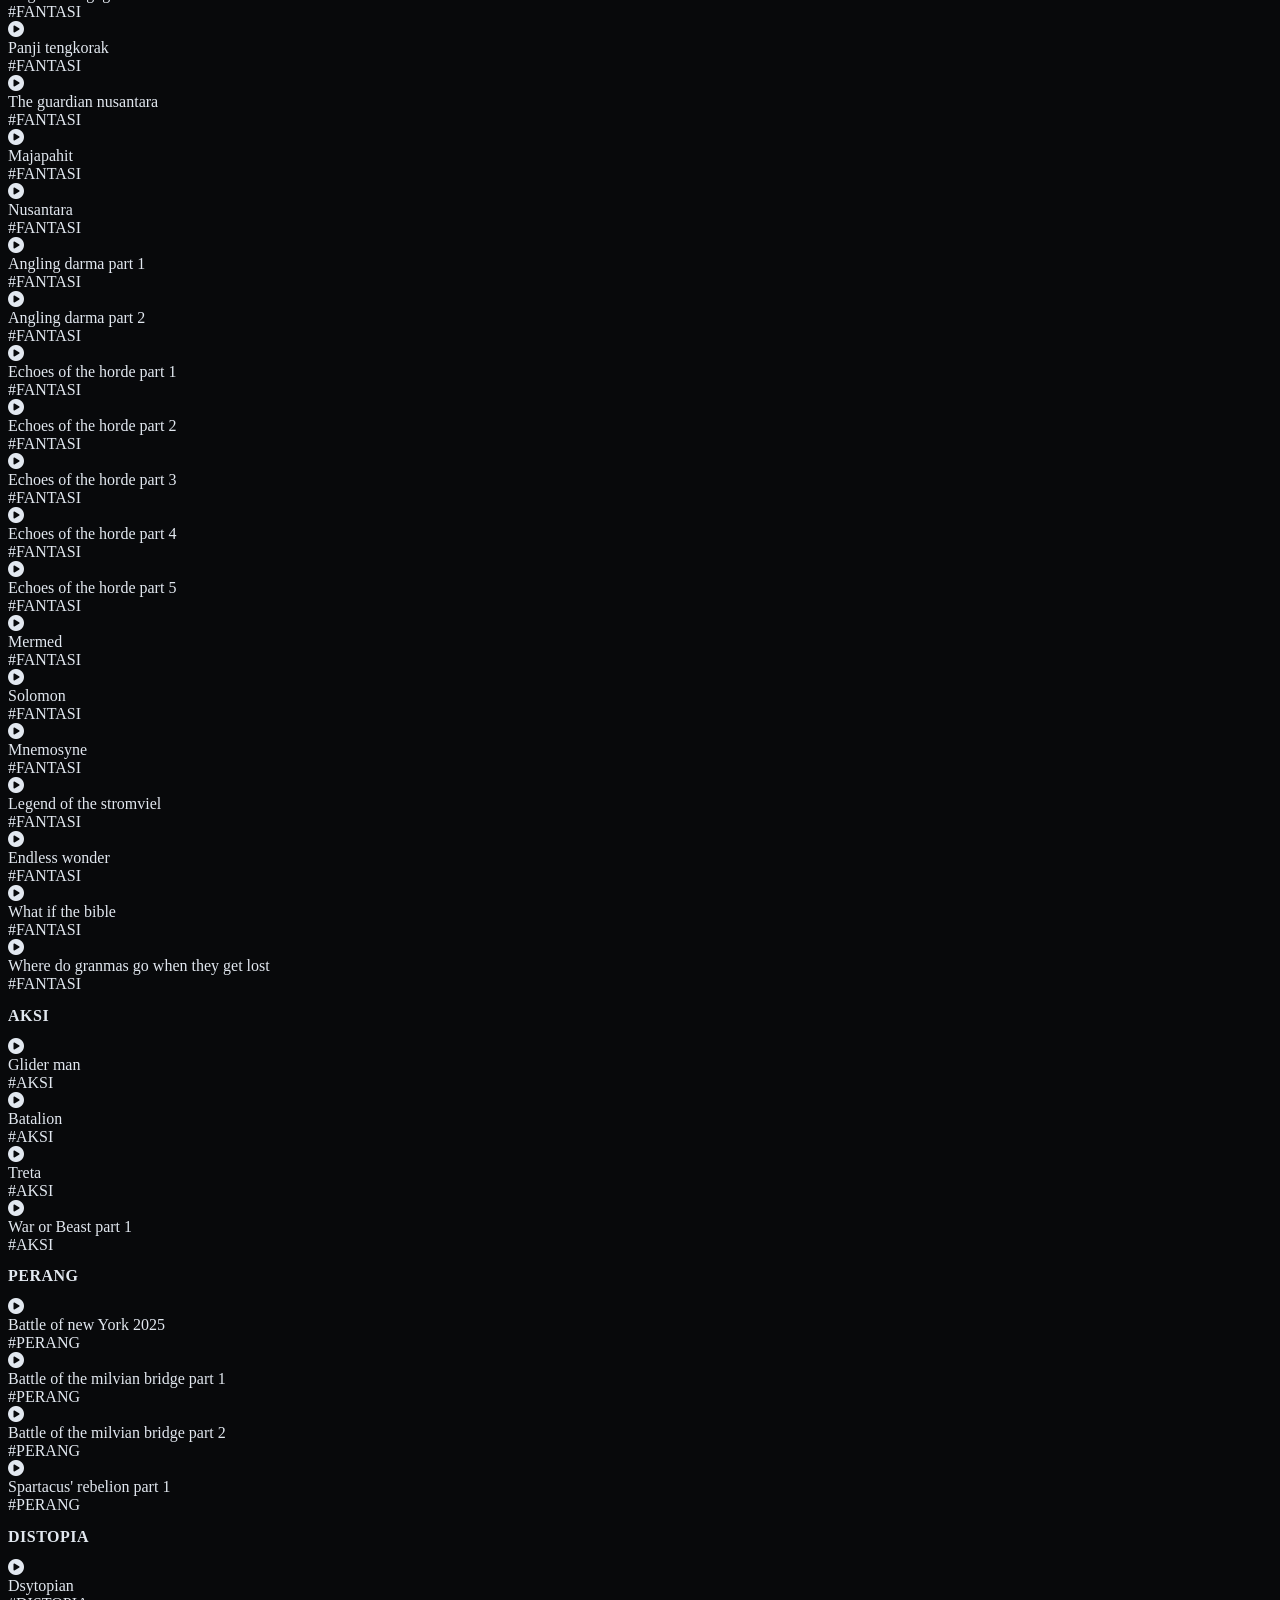
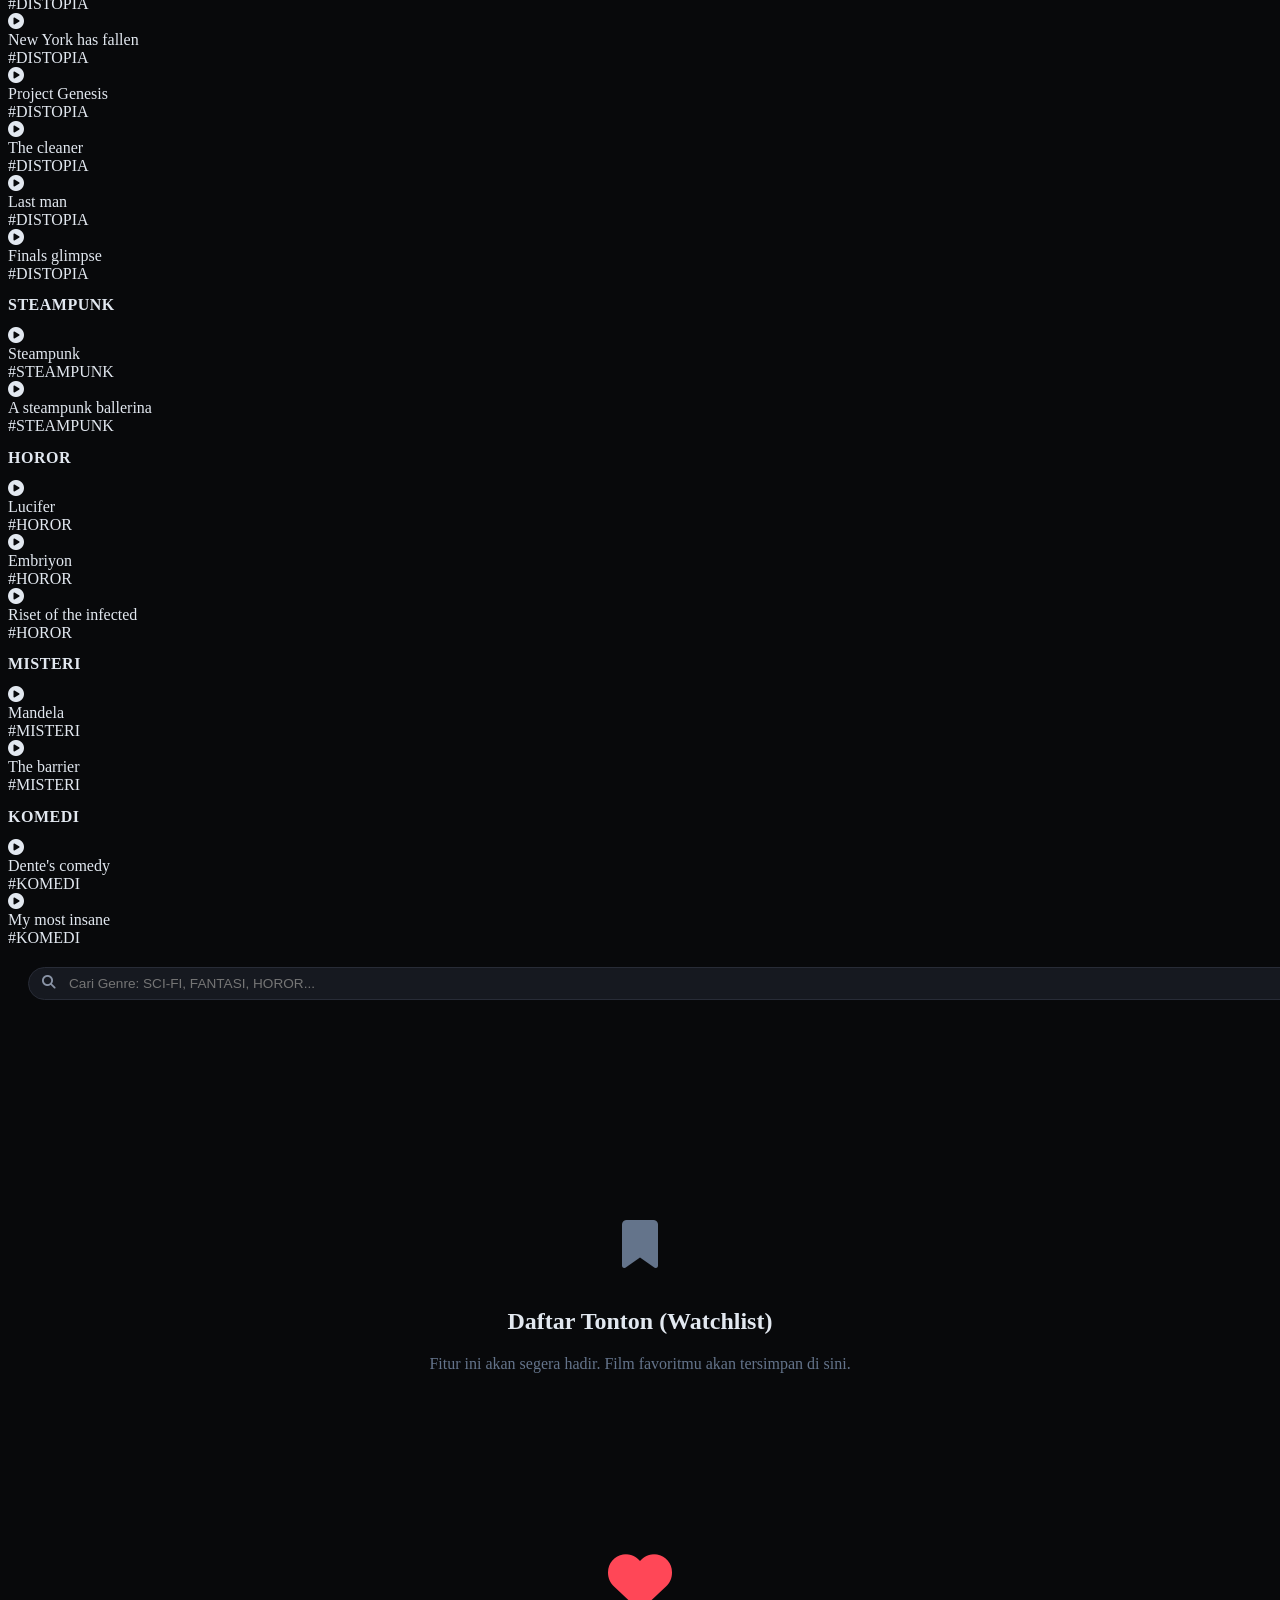
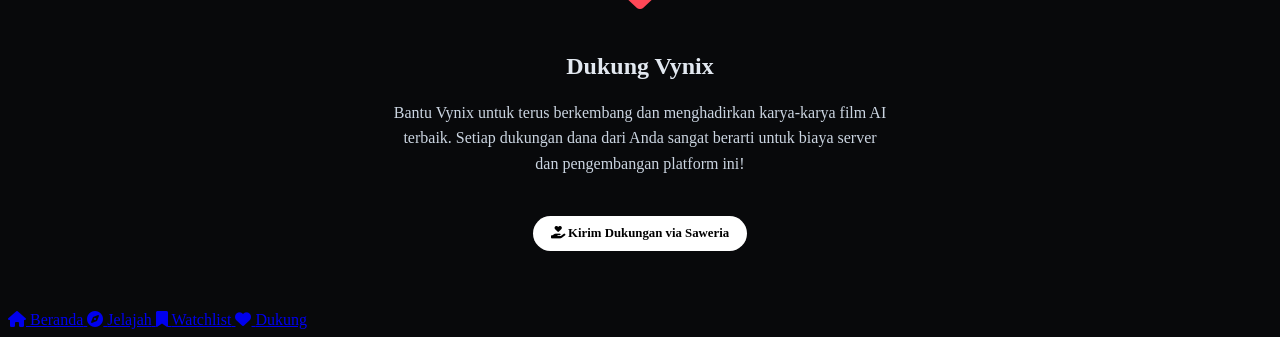
==== commit b198f68e: "Create index.html" ====
--- a/index.html
+++ b/index.html
@@ -13,7 +13,7 @@
 </head>
 <body data-theme='dark'>
     
-    <!-- HEADER METODE MODERN -->
+    <!-- HEADER -->
     <header class="header">
         <div class="logo">VYNIX</div>
         <div class="header-search">
@@ -36,13 +36,14 @@
         <!-- HERO BANNER -->
         <div class="hero-section">
             <div class="hero-overlay"></div>
-            <img src="IMG_20260913_215136.jpg" alt="AI Films Discovered" class="hero-bg-img">
+            <!-- Menggunakan gambar lokal, bukan publik -->
+            <img src="IMG_20260913_215136.jpg" alt="AI Films Discovered" class="hero-bg-img" onerror="this.src='https://img.youtube.com/vi/3vfhIeNHhv4/maxresdefault.jpg'">
             <div class="hero-text-content">
                 <span class="hero-tag">AI FILM DISCOVERY PLATFORM</span>
                 <h1 class="hero-main-title">AI FILMS,<br>DISCOVERED.</h1>
                 <p class="hero-description">Explore cinematic stories created with AI.</p>
-                <button class="btn-explore-hero">
-                    EXPLORE FILMS <i class="fas fa-arrow-right"></i>
+                <button class="btn-explore-hero hero-play-btn">
+                    <i class="fas fa-play"></i> EXPLORE FILMS
                 </button>
             </div>
             <div class="hero-dots">
@@ -52,221 +53,10 @@
             </div>
         </div>
 
-        <!-- TRENDING NOW -->
-        <section class="content-section">
-            <div class="section-header">
-                <h2 class="section-title"><i class="fas fa-fire icon-fire"></i> TRENDING NOW</h2>
-                <a href="#" class="see-all-link">See All <i class="fas fa-arrow-right"></i></a>
-            </div>
-            <div class="cards-grid grid-4">
-                <div class="movie-card">
-                    <div class="card-thumb">
-                        <span class="badge-rank">#1</span>
-                        <img src="https://images.unsplash.com/photo-1534447677768-be436bb09401?q=80&w=600&auto=format&fit=crop" alt="The Last Horizon">
-                    </div>
-                    <div class="card-info">
-                        <h3>The Last Horizon</h3>
-                        <p class="meta">Sci-Fi • 12:43 • 1.2M</p>
-                    </div>
-                </div>
+        <!-- CONTAINER UNTUK FILM DARI JSON -->
+        <div id="dynamic-home-content"></div>
 
-                <div class="movie-card">
-                    <div class="card-thumb">
-                        <span class="badge-rank">#2</span>
-                        <img src="https://images.unsplash.com/photo-1578632767115-351597cf2477?q=80&w=600&auto=format&fit=crop" alt="Kalki: The Rise">
-                    </div>
-                    <div class="card-info">
-                        <h3>Kalki: The Rise</h3>
-                        <p class="meta">Fantasy • 15:20 • 980K</p>
-                    </div>
-                </div>
-
-                <div class="movie-card">
-                    <div class="card-thumb">
-                        <span class="badge-rank">#3</span>
-                        <img src="https://images.unsplash.com/photo-1509198397868-475647b2a1e5?q=80&w=600&auto=format&fit=crop" alt="Neon Dreams">
-                    </div>
-                    <div class="card-info">
-                        <h3>Neon Dreams</h3>
-                        <p class="meta">Sci-Fi • 10:12 • 756K</p>
-                    </div>
-                </div>
-
-                <div class="movie-card">
-                    <div class="card-thumb">
-                        <span class="badge-rank">#4</span>
-                        <img src="https://images.unsplash.com/photo-1518709268805-4e9042af9f23?q=80&w=600&auto=format&fit=crop" alt="The Silent Forest">
-                    </div>
-                    <div class="card-info">
-                        <h3>The Silent Forest</h3>
-                        <p class="meta">Horror • 14:37 • 612K</p>
-                    </div>
-                </div>
-            </div>
-        </section>
-
-        <!-- NEW ON VYNIX -->
-        <section class="content-section">
-            <div class="section-header">
-                <div>
-                    <h2 class="section-title"><i class="far fa-star"></i> NEW ON VYNIX</h2>
-                    <p class="section-subtitle">Fresh films added this week.</p>
-                </div>
-                <a href="#" class="see-all-link">See All <i class="fas fa-arrow-right"></i></a>
-            </div>
-            <div class="cards-grid grid-4">
-                <div class="movie-card">
-                    <div class="card-thumb">
-                        <img src="https://images.unsplash.com/photo-1518709268805-4e9042af9f23?q=80&w=600&auto=format&fit=crop" alt="The Forgotten City">
-                    </div>
-                    <div class="card-info">
-                        <h3>The Forgotten City</h3>
-                        <p class="meta">Sci-Fi • 16:28</p>
-                    </div>
-                </div>
-                <div class="movie-card">
-                    <div class="card-thumb">
-                        <img src="https://images.unsplash.com/photo-1607604276583-eef5d076aa5f?q=80&w=600&auto=format&fit=crop" alt="Paper Wings">
-                    </div>
-                    <div class="card-info">
-                        <h3>Paper Wings</h3>
-                        <p class="meta">Animation • 8:42</p>
-                    </div>
-                </div>
-                <div class="movie-card">
-                    <div class="card-thumb">
-                        <img src="https://images.unsplash.com/photo-1451187580459-43490279c0fa?q=80&w=600&auto=format&fit=crop" alt="Echoes of Tomorrow">
-                    </div>
-                    <div class="card-info">
-                        <h3>Echoes of Tomorrow</h3>
-                        <p class="meta">Sci-Fi • 11:56</p>
-                    </div>
-                </div>
-                <div class="movie-card">
-                    <div class="card-thumb">
-                        <img src="https://images.unsplash.com/photo-1478760329108-5c3ed9d495a0?q=80&w=600&auto=format&fit=crop" alt="The Last Letter">
-                    </div>
-                    <div class="card-info">
-                        <h3>The Last Letter</h3>
-                        <p class="meta">Drama • 13:24</p>
-                    </div>
-                </div>
-            </div>
-        </section>
-
-        <!-- CONTINUE WATCHING -->
-        <section class="content-section">
-            <div class="section-header">
-                <h2 class="section-title"><i class="far fa-clock"></i> CONTINUE WATCHING</h2>
-                <a href="#" class="see-all-link">View All <i class="fas fa-arrow-right"></i></a>
-            </div>
-            <div class="continue-watching-card">
-                <div class="continue-thumb">
-                    <img src="https://images.unsplash.com/photo-1514565131-fce0801e5785?q=80&w=600&auto=format&fit=crop" alt="The Bench">
-                    <button class="play-btn-overlay"><i class="fas fa-play"></i></button>
-                </div>
-                <div class="continue-info">
-                    <h3>The Bench</h3>
-                    <p class="meta">Sci-Fi • 12:43 remaining</p>
-                    <div class="progress-bar-bg">
-                        <div class="progress-bar-fill" style="width: 65%;"></div>
-                    </div>
-                </div>
-                <button class="menu-more-btn"><i class="fas fa-ellipsis-v"></i></button>
-            </div>
-        </section>
-
-        <!-- EXPLORE BY GENRE -->
-        <section class="content-section">
-            <div class="section-header">
-                <div>
-                    <h2 class="section-title"><i class="fas fa-th-large"></i> EXPLORE BY GENRE</h2>
-                    <p class="section-subtitle">Find your next favorite film.</p>
-                </div>
-                <a href="#" class="see-all-link">See All <i class="fas fa-arrow-right"></i></a>
-            </div>
-            <div class="genre-grid">
-                <div class="genre-card">
-                    <img src="https://images.unsplash.com/photo-1451187580459-43490279c0fa?q=80&w=400&auto=format&fit=crop" alt="Sci-Fi">
-                    <span>SCI-FI</span>
-                </div>
-                <div class="genre-card">
-                    <img src="https://images.unsplash.com/photo-1518709268805-4e9042af9f23?q=80&w=400&auto=format&fit=crop" alt="Fantasy">
-                    <span>FANTASY</span>
-                </div>
-                <div class="genre-card">
-                    <img src="https://images.unsplash.com/photo-1534447677768-be436bb09401?q=80&w=400&auto=format&fit=crop" alt="Action">
-                    <span>ACTION</span>
-                </div>
-                <div class="genre-card">
-                    <img src="https://images.unsplash.com/photo-1509198397868-475647b2a1e5?q=80&w=400&auto=format&fit=crop" alt="Horror">
-                    <span>HORROR</span>
-                </div>
-                <div class="genre-card">
-                    <img src="https://images.unsplash.com/photo-1607604276583-eef5d076aa5f?q=80&w=400&auto=format&fit=crop" alt="Animation">
-                    <span>ANIMATION</span>
-                </div>
-                <div class="genre-card">
-                    <img src="https://images.unsplash.com/photo-1478760329108-5c3ed9d495a0?q=80&w=400&auto=format&fit=crop" alt="Drama">
-                    <span>DRAMA</span>
-                </div>
-                <div class="genre-card">
-                    <img src="https://images.unsplash.com/photo-1578632767115-351597cf2477?q=80&w=400&auto=format&fit=crop" alt="Mystery">
-                    <span>MYSTERY</span>
-                </div>
-            </div>
-        </section>
-
-        <!-- BECAUSE YOU WATCHED SCI-FI -->
-        <section class="content-section">
-            <div class="section-header">
-                <div>
-                    <h2 class="section-title"><i class="fas fa-magic"></i> BECAUSE YOU WATCHED SCI-FI</h2>
-                    <p class="section-subtitle">Similar films you might like.</p>
-                </div>
-                <a href="#" class="see-all-link">See All <i class="fas fa-arrow-right"></i></a>
-            </div>
-            <div class="cards-grid grid-4">
-                <div class="movie-card">
-                    <div class="card-thumb">
-                        <img src="https://images.unsplash.com/photo-1451187580459-43490279c0fa?q=80&w=600&auto=format&fit=crop" alt="A New Dawn">
-                    </div>
-                    <div class="card-info">
-                        <h3>A New Dawn</h3>
-                        <p class="meta">Sci-Fi • 13:17</p>
-                    </div>
-                </div>
-                <div class="movie-card">
-                    <div class="card-thumb">
-                        <img src="https://images.unsplash.com/photo-1534447677768-be436bb09401?q=80&w=600&auto=format&fit=crop" alt="The Mechanic">
-                    </div>
-                    <div class="card-info">
-                        <h3>The Mechanic</h3>
-                        <p class="meta">Sci-Fi • 11:48</p>
-                    </div>
-                </div>
-                <div class="movie-card">
-                    <div class="card-thumb">
-                        <img src="https://images.unsplash.com/photo-1509198397868-475647b2a1e5?q=80&w=600&auto=format&fit=crop" alt="Void">
-                    </div>
-                    <div class="card-info">
-                        <h3>Void</h3>
-                        <p class="meta">Sci-Fi • 16:05</p>
-                    </div>
-                </div>
-                <div class="movie-card">
-                    <div class="card-thumb">
-                        <img src="https://images.unsplash.com/photo-1518709268805-4e9042af9f23?q=80&w=600&auto=format&fit=crop" alt="Project Aurora">
-                    </div>
-                    <div class="card-info">
-                        <h3>Project Aurora</h3>
-                        <p class="meta">Sci-Fi • 14:22</p>
-                    </div>
-                </div>
-            </div>
-        </section>
-
-        <!-- SUPPORT VYNIX BANNER (DANA SAWERIA) -->
+        <!-- SUPPORT VYNIX BANNER -->
         <section class="support-banner-card">
             <div class="support-banner-left">
                 <i class="far fa-heart support-heart-icon"></i>
@@ -279,47 +69,38 @@
                 SUPPORT NOW <i class="fas fa-arrow-right"></i>
             </a>
         </section>
-
-        <div id="home-content"></div>
     </main>
 
     <!-- HALAMAN JELAJAH -->
     <div id="explore-page-view" class="main-view hidden-view">
-        <div class="search-bar-container">
-            <i class="fas fa-search search-bar-icon"></i>
-            <input type="text" id="searchInput" placeholder="Cari Genre: SCI-FI, FANTASI, HOROR...">
+        <div class="search-bar-container" style="padding: 20px;">
+            <div class="header-search" style="width: 100%;">
+                <i class="fas fa-search search-icon-inside"></i>
+                <input type="text" id="searchInput" placeholder="Cari Genre: SCI-FI, FANTASI, HOROR...">
+            </div>
         </div>
-        <div id="explore-content" class="explore-grid"></div>
+        <div id="explore-content" style="padding: 0 20px 100px;"></div>
     </div>
     
     <!-- HALAMAN WATCHLIST -->
     <div id="watchlist-page-view" class="main-view hidden-view">
-        <div class="empty-state">
-            <i class="fas fa-bookmark empty-icon"></i>
+        <div class="empty-state" style="text-align: center; padding: 100px 20px;">
+            <i class="fas fa-bookmark empty-icon" style="font-size: 3rem; color: #64748b; margin-bottom: 20px;"></i>
             <h2>Daftar Tonton (Watchlist)</h2>
-            <p>Fitur ini akan segera hadir. Film favoritmu akan tersimpan di sini.</p>
+            <p style="color: #64748b;">Fitur ini akan segera hadir. Film favoritmu akan tersimpan di sini.</p>
         </div>
     </div>
 
-    <!-- HALAMAN DUKUNG (DONASI DANA) -->
+    <!-- HALAMAN DUKUNG -->
     <div id="support-page-view" class="main-view hidden-view">
-        <div class="support-content">
-            <div class="support-icon-wrapper">
-                <i class="fas fa-heart support-main-icon"></i>
-            </div>
+        <div class="support-content" style="text-align: center; padding: 60px 20px;">
+            <i class="fas fa-heart support-main-icon" style="font-size: 4rem; color: #ff4757; margin-bottom: 20px;"></i>
             <h2>Dukung Vynix</h2>
-            <p>Bantu Vynix untuk terus berkembang dan menghadirkan karya-karya film AI terbaik. Setiap dukungan dana dari Anda sangat berarti untuk biaya server dan pengembangan platform ini!</p>
+            <p style="color: #cbd5e1; margin: 20px auto; max-width: 500px; line-height: 1.6;">Bantu Vynix untuk terus berkembang dan menghadirkan karya-karya film AI terbaik. Setiap dukungan dana dari Anda sangat berarti untuk biaya server dan pengembangan platform ini!</p>
             
-            <a href="https://saweria.co/Telierlabs" target="_blank" rel="noopener noreferrer" class="donate-btn">
+            <a href="https://saweria.co/Telierlabs" target="_blank" rel="noopener noreferrer" class="btn-support-now" style="display: inline-block; margin-top: 20px;">
                 <i class="fas fa-hand-holding-heart"></i> Kirim Dukungan via Saweria
             </a>
-            
-            <div class="social-icons">
-                <a href="#" class="social-icon" id="social-instagram" title="Instagram"><i class="fab fa-instagram"></i></a>
-                <a href="#" class="social-icon" id="social-tiktok" title="TikTok"><i class="fab fa-tiktok"></i></a>
-            </div>
-            
-            <p class="contact-info">Terima kasih atas apresiasi dan dukungan Anda!</p>
         </div>
     </div>
     
--- a/style.css
+++ b/style.css
@@ -1,507 +1,340 @@
-/* ======================== BASE & VARIABLE SETUP ======================== */
-:root {
-    --bg-dark: #050505;          /* Hitam pekat minimalis */
-    --bg-card: #121212;          /* Kartu abu-abu sangat gelap */
-    --bg-surface: #1a1a1a;       /* Elemen interaktif/input */
-    --border-subtle: #242424;    /* Pembatas halus */
-    --text-main: #ffffff;        /* Teks utama putih bersih */
-    --text-muted: #888888;       /* Teks sekunder abu-abu */
-    --accent-light: #e5e5e5;     /* Highlight abu-abu terang */
-    --font-family: 'Poppins', -apple-system, BlinkMacSystemFont, sans-serif;
-    --nav-height: 60px;
-}
-
-* {
-    margin: 0;
-    padding: 0;
-    box-sizing: border-box;
-    font-family: var(--font-family);
-    -webkit-tap-highlight-color: transparent;
-}
-
-body {
-    background-color: var(--bg-dark);
-    color: var(--text-main);
-    min-height: 100vh;
-    padding-bottom: calc(var(--nav-height) + 20px);
-    overflow-x: hidden;
-}
-
-a {
-    color: inherit;
-    text-decoration: none;
-}
-
-/* ======================== HEADER ======================== */
+/* ================= GLOBAL STYLING ================= */
+body[data-theme='dark'] {
+    background-color: #08090b;
+    color: #e2e8f0;
+}
+
+/* Header Search */
 .header {
-    position: sticky;
-    top: 0;
-    z-index: 50;
-    background-color: rgba(5, 5, 5, 0.9);
-    backdrop-filter: blur(10px);
-    display: flex;
+    display: flex;
+    align-items: center;
     justify-content: space-between;
-    align-items: center;
-    padding: 16px 20px;
-    border-bottom: 1px solid var(--border-subtle);
-}
-
-.logo {
-    font-size: 1.3rem;
-    font-weight: 700;
-    letter-spacing: 2px;
-    color: var(--text-main);
-}
-
-.header-right {
-    display: flex;
-    align-items: center;
-    gap: 16px;
-}
-
-.search-icon, .profile-icon {
-    font-size: 1.2rem;
-    color: var(--text-muted);
-    cursor: pointer;
-    transition: color 0.2s ease;
-}
-
-.search-icon:hover, .profile-icon:hover {
-    color: var(--text-main);
-}
-
-/* ======================== LAYOUT & VIEWS ======================== */
-.main-view {
-    max-width: 1100px;
-    margin: 0 auto;
-    padding: 16px 20px;
-}
-
-.hidden-view {
-    display: none !important;
-}
-
-/* ======================== HERO BANNER (GAMBAR) ======================== */
-.hero-banner {
-    width: 100%;
-    border: 1px solid var(--border-subtle);
-    border-radius: 12px;
-    overflow: hidden;
-    margin-bottom: 24px;
-    background-color: var(--bg-card);
-    aspect-ratio: 16 / 9;
-}
-
-.hero-img {
-    width: 100%;
-    height: 100%;
-    object-fit: cover;
-    display: block;
-}
-
-/* ======================== SECTION & MOVIE CARDS ======================== */
-.video-row {
-    margin-bottom: 24px;
-}
-
-.section-title {
-    font-size: 1rem;
-    font-weight: 600;
-    color: var(--text-main);
-    margin-bottom: 12px;
-    display: flex;
-    align-items: center;
-    border-left: 3px solid var(--accent-light);
-    padding-left: 8px;
-}
-
-.video-list-container {
-    display: flex;
-    gap: 12px;
-    overflow-x: auto;
-    padding-bottom: 8px;
-    scrollbar-width: none;
-}
-
-.video-list-container::-webkit-scrollbar {
-    display: none;
-}
-
-.video-card {
-    min-width: 160px;
-    width: 160px;
-    background-color: var(--bg-card);
-    border-radius: 8px;
-    overflow: hidden;
-    border: 1px solid var(--border-subtle);
-    cursor: pointer;
-    transition: transform 0.2s ease, border-color 0.2s ease;
-    flex-shrink: 0;
-}
-
-.video-card:hover {
-    transform: translateY(-4px);
-    border-color: #444444;
-}
-
-.video-card:active {
-    transform: scale(0.97);
-}
-
-.video-thumbnail {
-    width: 100%;
-    aspect-ratio: 16 / 9;
-    background-size: cover;
-    background-position: center;
-    background-color: var(--bg-surface);
-    display: flex;
-    align-items: center;
-    justify-content: center;
-}
-
-.video-info {
-    padding: 8px;
-}
-
-.video-title {
-    font-size: 0.8rem;
-    font-weight: 500;
-    color: var(--accent-light);
-    white-space: nowrap;
-    overflow: hidden;
-    text-overflow: ellipsis;
-}
-
-.video-genre {
-    font-size: 0.65rem;
-    color: var(--text-muted);
-    margin-top: 2px;
-    text-transform: uppercase;
-    letter-spacing: 0.5px;
-}
-
-/* ======================== EXPLORE / SEARCH PAGE (FIXED GRID) ======================== */
-.search-bar-container {
-    position: relative;
-    margin-bottom: 20px;
-}
-
-.search-bar-icon {
+    padding: 12px 24px;
+    background: #0d0f12;
+    border-bottom: 1px solid #1a1d24;
+}
+
+.header-search {
+    position: relative;
+    width: 45%;
+}
+
+.header-search input {
+    width: 100%;
+    background: #161920;
+    border: 1px solid #282c37;
+    padding: 8px 16px 8px 40px;
+    border-radius: 20px;
+    color: #fff;
+    font-size: 0.85rem;
+}
+
+.search-icon-inside {
     position: absolute;
     left: 14px;
     top: 50%;
     transform: translateY(-50%);
-    color: var(--text-muted);
+    color: #8a94a6;
+    font-size: 0.85rem;
+}
+
+.icon-btn {
+    font-size: 1.2rem;
+    color: #d1d5db;
+    cursor: pointer;
+    margin-left: 14px;
+    display: inline-block;
+}
+
+/* Hero Section */
+.hero-section {
+    position: relative;
+    height: 340px;
+    border-radius: 16px;
+    overflow: hidden;
+    margin: 16px 20px 30px;
+}
+
+.hero-bg-img {
+    width: 100%;
+    height: 100%;
+    object-fit: cover;
+}
+
+.hero-overlay {
+    position: absolute;
+    inset: 0;
+    background: linear-gradient(90deg, rgba(8,9,11,0.95) 0%, rgba(8,9,11,0.4) 60%, transparent 100%);
+}
+
+.hero-text-content {
+    position: absolute;
+    left: 32px;
+    bottom: 36px;
+    max-width: 480px;
+    z-index: 2;
+}
+
+.hero-tag {
+    font-size: 0.75rem;
+    letter-spacing: 1px;
+    color: #94a3b8;
+    font-weight: 600;
+}
+
+.hero-main-title {
+    font-size: 2.2rem;
+    font-weight: 800;
+    line-height: 1.1;
+    margin: 8px 0;
+    color: #ffffff;
+}
+
+.hero-description {
     font-size: 0.9rem;
-}
-
-#searchInput {
-    width: 100%;
-    padding: 12px 16px 12px 40px;
-    border-radius: 8px;
-    border: 1px solid var(--border-subtle);
-    background-color: var(--bg-card);
-    color: var(--text-main);
-    font-size: 0.85rem;
-    outline: none;
-    transition: border-color 0.2s;
-}
-
-#searchInput:focus {
-    border-color: #555555;
-}
-
-/* 2 Kolom Rapi di Mobile HP */
-.explore-grid {
-    display: grid;
-    grid-template-columns: repeat(2, 1fr);
-    gap: 12px;
-}
-
-.explore-grid .video-card {
-    width: 100%;
-    min-width: 0; /* Mencegah kartu meluap dari grid */
-}
-
-/* ======================== SUPPORT & EMPTY STATES ======================== */
-.support-content, .empty-state {
-    text-align: center;
-    padding: 40px 20px;
-    background-color: var(--bg-card);
-    border-radius: 12px;
-    border: 1px solid var(--border-subtle);
-    max-width: 600px;
-    margin: 20px auto;
-}
-
-.empty-icon {
-    font-size: 2.5rem;
-    color: var(--text-muted);
-    margin-bottom: 12px;
-}
-
-.support-content h2, .empty-state h2 {
-    font-size: 1.2rem;
-    margin-bottom: 10px;
-    color: var(--text-main);
-}
-
-.support-content p, .empty-state p {
-    font-size: 0.85rem;
-    color: var(--text-muted);
-    line-height: 1.6;
-}
-
-.social-icons {
-    display: flex;
-    justify-content: center;
-    gap: 16px;
-    margin: 24px 0;
-}
-
-.social-icon {
-    width: 44px;
-    height: 44px;
-    border-radius: 50%;
-    background-color: var(--bg-surface);
-    border: 1px solid var(--border-subtle);
-    display: flex;
-    align-items: center;
-    justify-content: center;
-    font-size: 1.2rem;
-    color: var(--text-main);
-    transition: background-color 0.2s, color 0.2s;
-}
-
-.social-icon:hover {
-    background-color: var(--text-main);
-    color: var(--bg-dark);
-}
-
-.contact-info {
-    margin-top: 16px;
-    font-size: 0.75rem;
-    color: var(--text-muted);
-}
-
-/* ======================== BOTTOM NAVIGATION ======================== */
-.bottom-nav {
-    position: fixed;
-    bottom: 0;
-    left: 0;
-    width: 100%;
-    height: var(--nav-height);
-    background-color: rgba(10, 10, 10, 0.95);
-    backdrop-filter: blur(12px);
-    border-top: 1px solid var(--border-subtle);
-    display: flex;
-    justify-content: space-around;
-    align-items: center;
-    z-index: 100;
-}
-
-.nav-item {
-    display: flex;
-    flex-direction: column;
-    align-items: center;
-    gap: 4px;
-    color: var(--text-muted);
-    font-size: 0.65rem;
-    transition: color 0.2s;
-}
-
-.nav-item i {
-    font-size: 1.1rem;
-}
-
-.nav-item.active, .nav-item:hover {
-    color: var(--text-main);
-}
-
-/* ======================== MODAL & PLAYER ======================== */
-.modal {
-    display: none;
-    position: fixed;
-    z-index: 200;
-    top: 0;
-    left: 0;
-    width: 100%;
-    height: 100%;
-    background-color: rgba(0, 0, 0, 0.85);
-    backdrop-filter: blur(6px);
-    align-items: center;
-    justify-content: center;
-    padding: 20px;
-}
-
-.modal-content {
-    background-color: var(--bg-card);
-    border: 1px solid var(--border-subtle);
-    border-radius: 12px;
-    width: 100%;
-    max-width: 650px;
-    padding: 24px;
-    position: relative;
-    box-shadow: 0 10px 30px rgba(0, 0, 0, 0.8);
-}
-
-.close-modal {
-    position: absolute;
-    top: 12px;
-    right: 16px;
-    font-size: 1.6rem;
-    color: var(--text-muted);
-    cursor: pointer;
-    line-height: 1;
-    transition: color 0.2s;
-}
-
-.close-modal:hover {
-    color: var(--text-main);
-}
-
-.movie-details-view {
-    display: flex;
-    gap: 20px;
-}
-
-.detail-poster {
-    width: 200px;
-    aspect-ratio: 16 / 9;
-    border-radius: 8px;
-    object-fit: cover;
-    background-color: var(--bg-surface);
-}
-
-.detail-info {
-    flex: 1;
-    display: flex;
-    flex-direction: column;
-}
-
-.detail-title {
-    font-size: 1.3rem;
-    font-weight: 600;
-    color: var(--text-main);
-}
-
-.modal-genre-tag {
-    font-size: 0.7rem;
-    color: var(--text-muted);
-    text-transform: uppercase;
-    letter-spacing: 1px;
-    margin: 4px 0 12px 0;
-}
-
-.detail-description {
-    font-size: 0.85rem;
-    color: #b0b0b0;
-    line-height: 1.5;
-    margin-bottom: 20px;
-}
-
-.play-button {
-    margin-top: auto;
-    background-color: var(--text-main);
-    color: var(--bg-dark);
+    color: #cbd5e1;
+    margin-bottom: 18px;
+}
+
+.btn-explore-hero {
+    background: #ffffff;
+    color: #000000;
     border: none;
-    padding: 10px 18px;
-    border-radius: 6px;
+    padding: 10px 20px;
+    border-radius: 25px;
     font-weight: 600;
     font-size: 0.85rem;
     cursor: pointer;
-    display: inline-flex;
-    align-items: center;
-    gap: 8px;
-    width: fit-content;
-    transition: background-color 0.2s;
-}
-
-.play-button:hover {
-    background-color: var(--accent-light);
-}
-
-.player-container {
-    position: relative;
-    width: 100%;
-    padding-top: 56.25%;
-    background-color: #000;
+}
+
+.hero-dots {
+    position: absolute;
+    right: 32px;
+    bottom: 24px;
+    display: flex;
+    gap: 6px;
+}
+
+.dot {
+    width: 16px;
+    height: 4px;
+    background: rgba(255,255,255,0.3);
+    border-radius: 2px;
+}
+
+.dot.active {
+    background: #ffffff;
+}
+
+/* Section Common */
+.content-section {
+    margin: 0 20px 32px;
+}
+
+.section-header {
+    display: flex;
+    justify-content: space-between;
+    align-items: center;
+    margin-bottom: 14px;
+}
+
+.section-title {
+    font-size: 1rem;
+    font-weight: 700;
+    letter-spacing: 0.5px;
+}
+
+.section-subtitle {
+    font-size: 0.75rem;
+    color: #64748b;
+}
+
+.see-all-link {
+    color: #94a3b8;
+    text-decoration: none;
+    font-size: 0.8rem;
+}
+
+/* Movie Grid & Cards */
+.cards-grid {
+    display: grid;
+    gap: 16px;
+}
+
+.grid-4 {
+    grid-template-columns: repeat(auto-fill, minmax(160px, 1fr));
+}
+
+.movie-card {
+    background: #0f1117;
+    border-radius: 10px;
+    overflow: hidden;
+    border: 1px solid #1e222d;
+}
+
+.card-thumb {
+    position: relative;
+    aspect-ratio: 16/9;
+}
+
+.card-thumb img {
+    width: 100%;
+    height: 100%;
+    object-fit: cover;
+}
+
+.badge-rank {
+    position: absolute;
+    top: 6px;
+    left: 6px;
+    background: rgba(0,0,0,0.7);
+    color: #fff;
+    font-size: 0.7rem;
+    font-weight: 700;
+    padding: 2px 6px;
+    border-radius: 4px;
+}
+
+.card-info {
+    padding: 10px;
+}
+
+.card-info h3 {
+    font-size: 0.85rem;
+    font-weight: 600;
+    margin-bottom: 4px;
+}
+
+.card-info .meta {
+    font-size: 0.7rem;
+    color: #64748b;
+}
+
+/* Continue Watching */
+.continue-watching-card {
+    display: flex;
+    align-items: center;
+    background: #0f1117;
+    border: 1px solid #1e222d;
+    border-radius: 12px;
+    padding: 10px 16px;
+    gap: 16px;
+}
+
+.continue-thumb {
+    position: relative;
+    width: 140px;
+    height: 75px;
     border-radius: 8px;
     overflow: hidden;
-}
-
-.player-iframe {
-    position: absolute;
-    top: 0;
-    left: 0;
-    width: 100%;
-    height: 100%;
+    flex-shrink: 0;
+}
+
+.continue-thumb img {
+    width: 100%;
+    height: 100%;
+    object-fit: cover;
+}
+
+.play-btn-overlay {
+    position: absolute;
+    inset: 0;
+    background: rgba(0,0,0,0.4);
     border: none;
-}
-
-/* Fullscreen HP */
-.player-container:fullscreen,
-.player-container:-webkit-full-screen {
-    width: 100vw !important;
-    height: 100vh !important;
-    padding-top: 0 !important;
-    border-radius: 0 !important;
-    background-color: #000;
-}
-
-.player-container:fullscreen .player-iframe,
-.player-container:-webkit-full-screen .player-iframe {
-    width: 100% !important;
-    height: 100% !important;
-}
-
-/* ======================== FOOTER ======================== */
-.footer {
-    text-align: center;
-    padding: 24px 20px;
-    color: var(--text-muted);
+    color: #fff;
+    font-size: 1.2rem;
+    cursor: pointer;
+}
+
+.continue-info {
+    flex-grow: 1;
+}
+
+.progress-bar-bg {
+    background: #272a36;
+    height: 4px;
+    border-radius: 2px;
+    margin-top: 10px;
+    overflow: hidden;
+}
+
+.progress-bar-fill {
+    background: #ffffff;
+    height: 100%;
+}
+
+.menu-more-btn {
+    background: none;
+    border: none;
+    color: #64748b;
+    font-size: 1rem;
+    cursor: pointer;
+}
+
+/* Genre Cards */
+.genre-grid {
+    display: grid;
+    grid-template-columns: repeat(auto-fill, minmax(100px, 1fr));
+    gap: 12px;
+}
+
+.genre-card {
+    position: relative;
+    height: 60px;
+    border-radius: 8px;
+    overflow: hidden;
+    display: flex;
+    align-items: center;
+    justify-content: center;
+    border: 1px solid #1e222d;
+}
+
+.genre-card img {
+    position: absolute;
+    inset: 0;
+    width: 100%;
+    height: 100%;
+    object-fit: cover;
+    opacity: 0.4;
+}
+
+.genre-card span {
+    position: relative;
+    z-index: 1;
     font-size: 0.75rem;
-    border-top: 1px solid var(--border-subtle);
-    margin-top: 40px;
-}
-
-.copyright {
-    margin-top: 4px;
-    color: #555555;
-}
-
-/* ======================== RESPONSIVE DESIGN ======================== */
-@media (min-width: 600px) {
-    .explore-grid {
-        grid-template-columns: repeat(auto-fill, minmax(180px, 1fr));
-    }
-}
-
-@media (min-width: 768px) {
-    .video-card {
-        min-width: 220px;
-        width: 220px;
-    }
-
-    .hero-banner {
-        aspect-ratio: 21 / 9;
-        max-height: 320px;
-    }
-}
-
-@media (max-width: 520px) {
-    .movie-details-view {
-        flex-direction: column;
-        align-items: center;
-        text-align: center;
-    }
-
-    .detail-poster {
-        width: 100%;
-        max-width: 280px;
-    }
-
-    .play-button {
-        margin: 12px auto 0 auto;
-    }
-}
+    font-weight: 700;
+    letter-spacing: 1px;
+}
+
+/* Support Vynix Banner */
+.support-banner-card {
+    margin: 0 20px 40px;
+    background: #0d0e14;
+    border: 1px solid #1e2230;
+    border-radius: 14px;
+    padding: 20px 24px;
+    display: flex;
+    justify-content: space-between;
+    align-items: center;
+}
+
+.support-banner-left {
+    display: flex;
+    align-items: center;
+    gap: 16px;
+}
+
+.support-heart-icon {
+    font-size: 1.6rem;
+    color: #fff;
+}
+
+.btn-support-now {
+    background: #ffffff;
+    color: #000000;
+    text-decoration: none;
+    padding: 10px 18px;
+    border-radius: 20px;
+    font-weight: 700;
+    font-size: 0.8rem;
+}
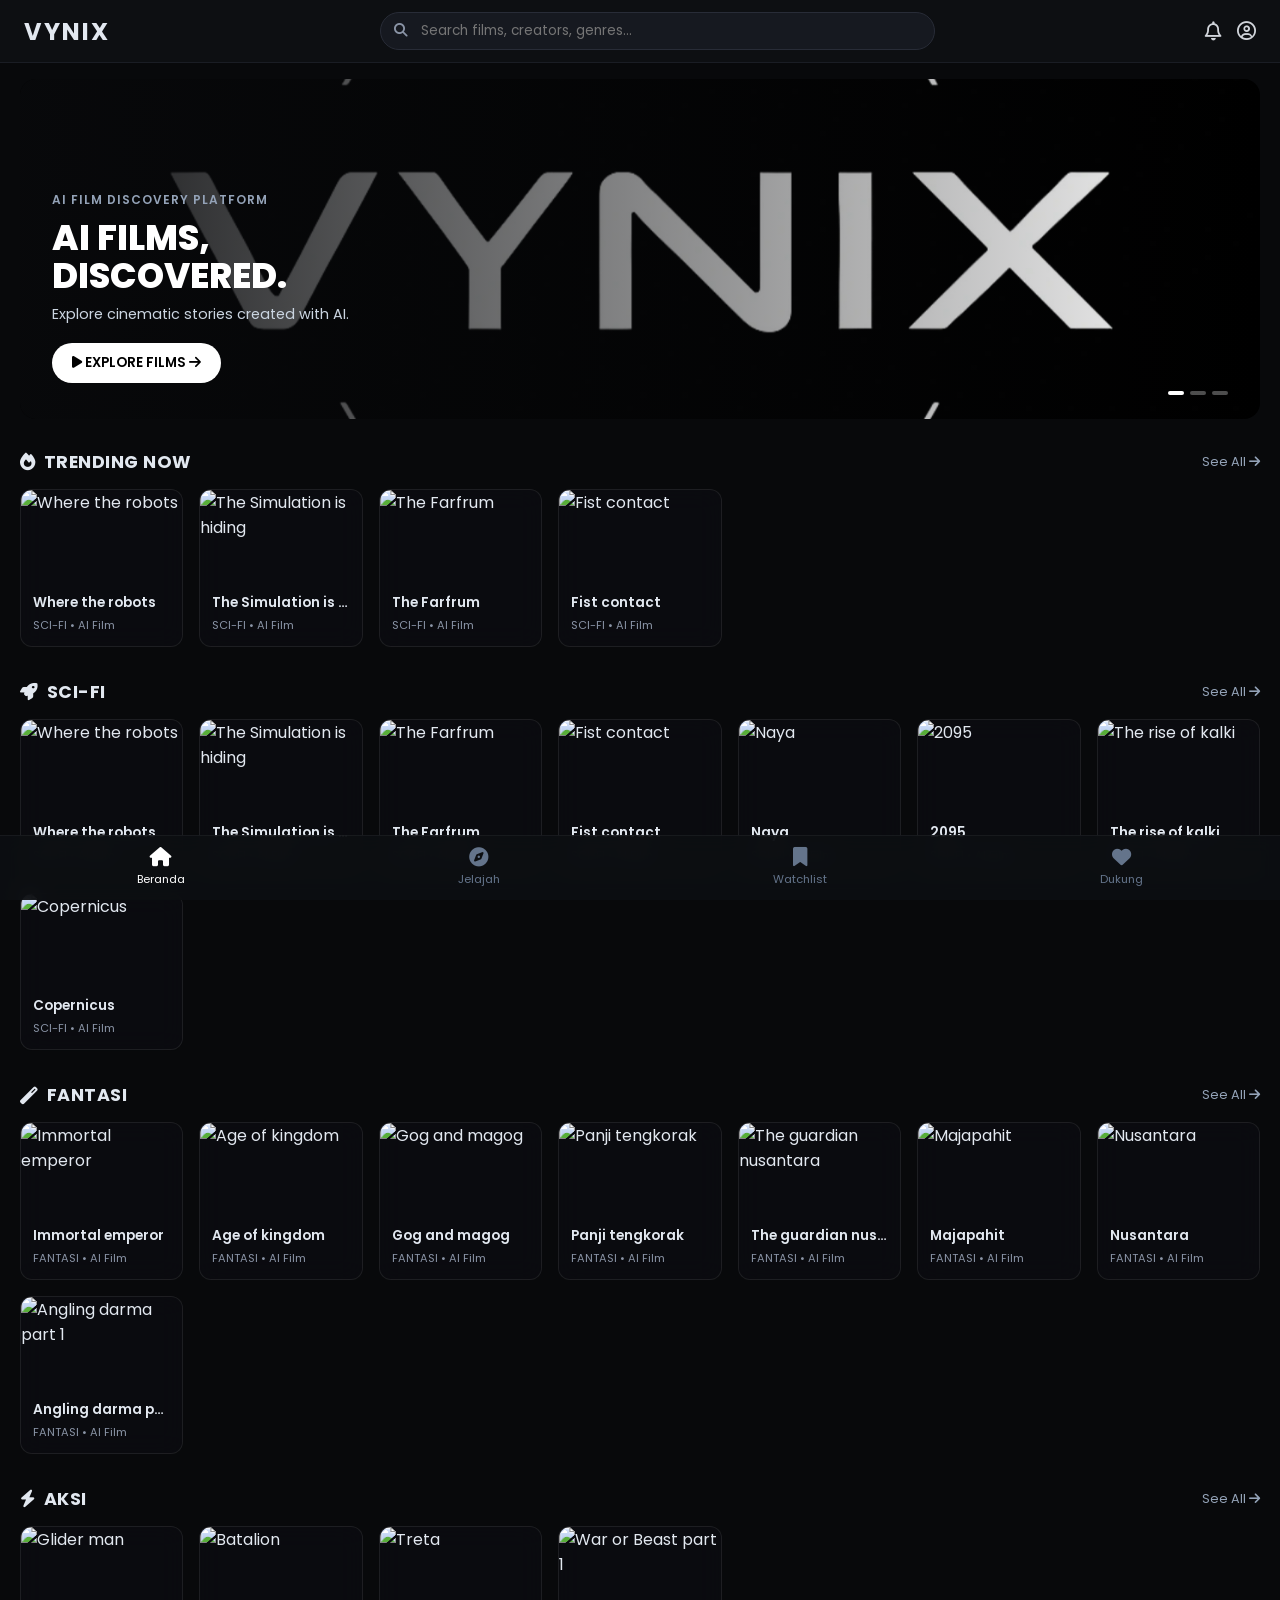
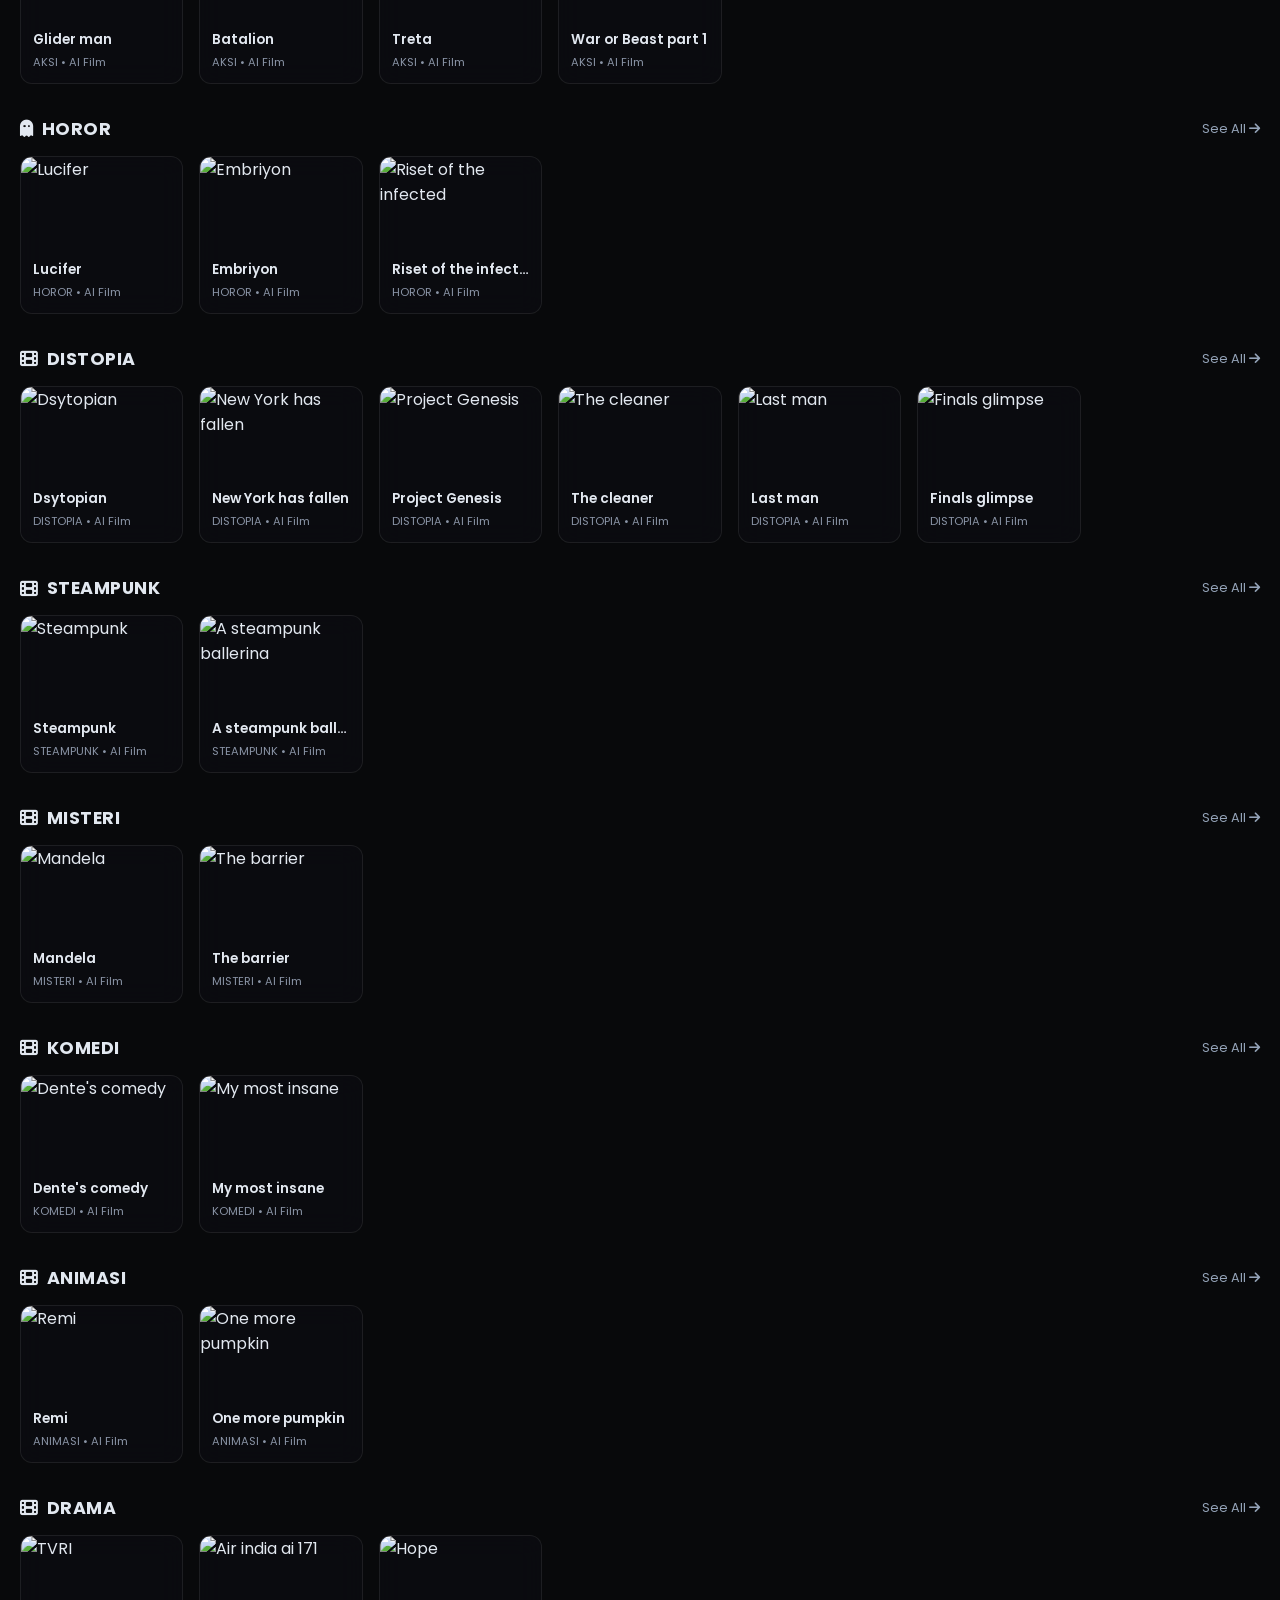
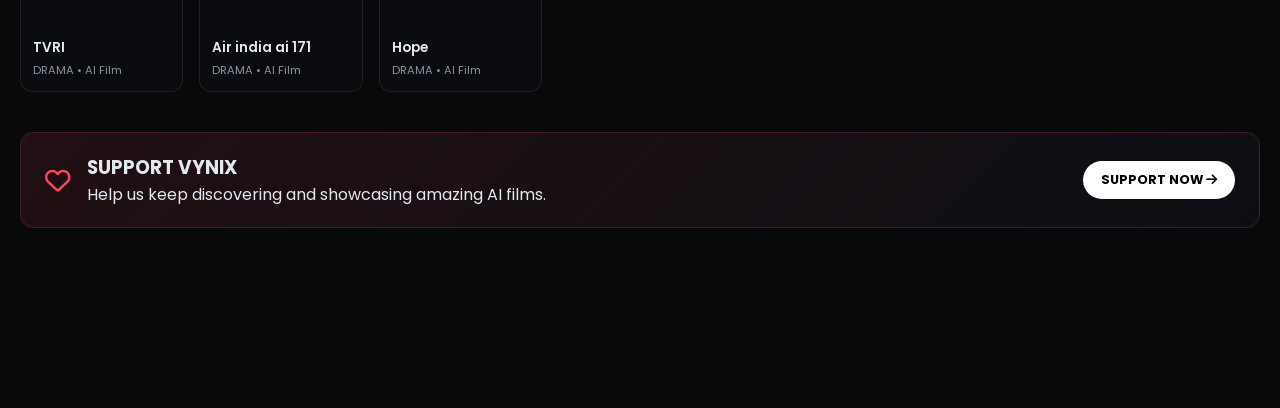
==== commit 8f427434: "Create index.html" ====
--- a/index.html
+++ b/index.html
@@ -7,12 +7,12 @@
     <!-- Font Poppins & Font Awesome -->
     <link rel="preconnect" href="https://fonts.googleapis.com">
     <link rel="preconnect" href="https://fonts.gstatic.com" crossorigin>
-    <link href="https://fonts.googleapis.com/css2?family=Poppins:wght@300;400;500;600;700&display=swap" rel="stylesheet">
+    <link href="https://fonts.googleapis.com/css2?family=Poppins:wght@300;400;500;600;700;800&display=swap" rel="stylesheet">
     <link rel="stylesheet" href="https://cdnjs.cloudflare.com/ajax/libs/font-awesome/6.4.0/css/all.min.css">
     <link rel="stylesheet" href="style.css">
 </head>
 <body data-theme='dark'>
-    
+
     <!-- HEADER -->
     <header class="header">
         <div class="logo">VYNIX</div>
@@ -21,7 +21,7 @@
             <input type="text" placeholder="Search films, creators, genres..." id="topSearchInput">
         </div>
         <div class="header-right">
-            <div class="icon-btn" id="headerNotifIcon"> 
+            <div class="icon-btn" id="headerNotifIcon">
                 <i class="far fa-bell"></i>
             </div>
             <div class="icon-btn" id="headerProfileIcon">
@@ -32,28 +32,27 @@
 
     <!-- BERANDA (MAIN VIEW) -->
     <main class="main-content main-view" id="main-content">
-        
+
         <!-- HERO BANNER -->
         <div class="hero-section">
             <div class="hero-overlay"></div>
-            <!-- Menggunakan gambar lokal, bukan publik -->
             <img src="IMG_20260913_215136.jpg" alt="AI Films Discovered" class="hero-bg-img" onerror="this.src='https://img.youtube.com/vi/3vfhIeNHhv4/maxresdefault.jpg'">
             <div class="hero-text-content">
                 <span class="hero-tag">AI FILM DISCOVERY PLATFORM</span>
                 <h1 class="hero-main-title">AI FILMS,<br>DISCOVERED.</h1>
                 <p class="hero-description">Explore cinematic stories created with AI.</p>
                 <button class="btn-explore-hero hero-play-btn">
-                    <i class="fas fa-play"></i> EXPLORE FILMS
+                    <i class="fas fa-play"></i> EXPLORE FILMS <i class="fas fa-arrow-right hero-btn-arrow"></i>
                 </button>
             </div>
-            <div class="hero-dots">
+            <div class="hero-dots" id="heroDots">
                 <span class="dot active"></span>
                 <span class="dot"></span>
                 <span class="dot"></span>
             </div>
         </div>
 
-        <!-- CONTAINER UNTUK FILM DARI JSON -->
+        <!-- CONTAINER UNTUK FILM DARI JSON (Trending, New, Continue, Genre, Recs, per-genre rows) -->
         <div id="dynamic-home-content"></div>
 
         <!-- SUPPORT VYNIX BANNER -->
@@ -81,7 +80,7 @@
         </div>
         <div id="explore-content" style="padding: 0 20px 100px;"></div>
     </div>
-    
+
     <!-- HALAMAN WATCHLIST -->
     <div id="watchlist-page-view" class="main-view hidden-view">
         <div class="empty-state" style="text-align: center; padding: 100px 20px;">
@@ -97,24 +96,24 @@
             <i class="fas fa-heart support-main-icon" style="font-size: 4rem; color: #ff4757; margin-bottom: 20px;"></i>
             <h2>Dukung Vynix</h2>
             <p style="color: #cbd5e1; margin: 20px auto; max-width: 500px; line-height: 1.6;">Bantu Vynix untuk terus berkembang dan menghadirkan karya-karya film AI terbaik. Setiap dukungan dana dari Anda sangat berarti untuk biaya server dan pengembangan platform ini!</p>
-            
+
             <a href="https://saweria.co/Telierlabs" target="_blank" rel="noopener noreferrer" class="btn-support-now" style="display: inline-block; margin-top: 20px;">
                 <i class="fas fa-hand-holding-heart"></i> Kirim Dukungan via Saweria
             </a>
         </div>
     </div>
-    
+
     <!-- BOTTOM NAVIGATION -->
     <nav class="bottom-nav">
-        <a href="#" class="nav-item active" id="navHomeBtn"> 
+        <a href="#" class="nav-item active" id="navHomeBtn">
             <i class="fas fa-home"></i>
             <span>Beranda</span>
         </a>
-        <a href="#" class="nav-item" id="navExploreBtn"> 
+        <a href="#" class="nav-item" id="navExploreBtn">
             <i class="fas fa-compass"></i>
             <span>Jelajah</span>
         </a>
-        <a href="#" class="nav-item" id="navWatchlistBtn"> 
+        <a href="#" class="nav-item" id="navWatchlistBtn">
             <i class="fas fa-bookmark"></i>
             <span>Watchlist</span>
         </a>
@@ -128,7 +127,7 @@
     <div class="modal" id="videoModal">
         <div class="modal-content">
             <span class="close-modal" id="closeModal">&times;</span>
-            
+
             <div class="movie-details-view" id="movieDetailsView">
                 <div class="detail-poster-container">
                     <img id="modalPoster" src="" alt="Poster Film" class="detail-poster">
--- a/style.css
+++ b/style.css
@@ -1,7 +1,15 @@
 /* ================= GLOBAL STYLING ================= */
+* {
+    box-sizing: border-box;
+    margin: 0;
+    padding: 0;
+    font-family: 'Poppins', sans-serif;
+}
+
 body[data-theme='dark'] {
     background-color: #08090b;
     color: #e2e8f0;
+    padding-bottom: 80px; /* Ruang untuk bottom nav */
 }
 
 /* Header Search */
@@ -12,6 +20,15 @@
     padding: 12px 24px;
     background: #0d0f12;
     border-bottom: 1px solid #1a1d24;
+    position: sticky;
+    top: 0;
+    z-index: 100;
+}
+
+.logo {
+    font-size: 1.5rem;
+    font-weight: 700;
+    letter-spacing: 2px;
 }
 
 .header-search {
@@ -27,6 +44,7 @@
     border-radius: 20px;
     color: #fff;
     font-size: 0.85rem;
+    outline: none;
 }
 
 .search-icon-inside {
@@ -38,12 +56,15 @@
     font-size: 0.85rem;
 }
 
+.header-right {
+    display: flex;
+    gap: 15px;
+}
+
 .icon-btn {
     font-size: 1.2rem;
     color: #d1d5db;
     cursor: pointer;
-    margin-left: 14px;
-    display: inline-block;
 }
 
 /* Hero Section */
@@ -105,6 +126,11 @@
     font-weight: 600;
     font-size: 0.85rem;
     cursor: pointer;
+    transition: transform 0.2s;
+}
+
+.btn-explore-hero:hover {
+    transform: scale(1.05);
 }
 
 .hero-dots {
@@ -139,14 +165,12 @@
 }
 
 .section-title {
-    font-size: 1rem;
+    font-size: 1.1rem;
     font-weight: 700;
     letter-spacing: 0.5px;
-}
-
-.section-subtitle {
-    font-size: 0.75rem;
-    color: #64748b;
+    display: flex;
+    align-items: center;
+    gap: 8px;
 }
 
 .see-all-link {
@@ -155,162 +179,89 @@
     font-size: 0.8rem;
 }
 
-/* Movie Grid & Cards */
+/* KARTU FILM (Glassmorphism & Tanpa Garis Hitam Tebal) */
 .cards-grid {
     display: grid;
     gap: 16px;
 }
 
 .grid-4 {
-    grid-template-columns: repeat(auto-fill, minmax(160px, 1fr));
+    grid-template-columns: repeat(auto-fill, minmax(150px, 1fr));
 }
 
 .movie-card {
-    background: #0f1117;
-    border-radius: 10px;
-    overflow: hidden;
-    border: 1px solid #1e222d;
+    background: rgba(15, 17, 23, 0.4); /* Transparan */
+    backdrop-filter: blur(12px); /* EFEK BLUR */
+    -webkit-backdrop-filter: blur(12px);
+    border-radius: 12px;
+    overflow: hidden;
+    border: 1px solid rgba(255, 255, 255, 0.08); /* Garis putih sangat tipis, BUKAN item tebal */
+    transition: transform 0.3s ease, border-color 0.3s ease;
+    cursor: pointer;
+}
+
+.movie-card:hover {
+    transform: translateY(-5px);
+    border-color: rgba(255, 255, 255, 0.2);
 }
 
 .card-thumb {
     position: relative;
     aspect-ratio: 16/9;
+    overflow: hidden;
 }
 
 .card-thumb img {
     width: 100%;
     height: 100%;
     object-fit: cover;
-}
-
-.badge-rank {
-    position: absolute;
-    top: 6px;
-    left: 6px;
-    background: rgba(0,0,0,0.7);
-    color: #fff;
-    font-size: 0.7rem;
-    font-weight: 700;
-    padding: 2px 6px;
-    border-radius: 4px;
+    transition: transform 0.3s ease;
+}
+
+.movie-card:hover .card-thumb img {
+    transform: scale(1.05);
+}
+
+.hover-play {
+    position: absolute;
+    inset: 0;
+    background: rgba(0,0,0,0.5);
+    display: flex;
+    align-items: center;
+    justify-content: center;
+    font-size: 2rem;
+    color: white;
+    opacity: 0;
+    transition: opacity 0.3s ease;
+}
+
+.movie-card:hover .hover-play {
+    opacity: 1;
 }
 
 .card-info {
-    padding: 10px;
+    padding: 12px;
 }
 
 .card-info h3 {
     font-size: 0.85rem;
     font-weight: 600;
     margin-bottom: 4px;
+    white-space: nowrap;
+    overflow: hidden;
+    text-overflow: ellipsis;
 }
 
 .card-info .meta {
     font-size: 0.7rem;
-    color: #64748b;
-}
-
-/* Continue Watching */
-.continue-watching-card {
-    display: flex;
-    align-items: center;
-    background: #0f1117;
-    border: 1px solid #1e222d;
-    border-radius: 12px;
-    padding: 10px 16px;
-    gap: 16px;
-}
-
-.continue-thumb {
-    position: relative;
-    width: 140px;
-    height: 75px;
-    border-radius: 8px;
-    overflow: hidden;
-    flex-shrink: 0;
-}
-
-.continue-thumb img {
-    width: 100%;
-    height: 100%;
-    object-fit: cover;
-}
-
-.play-btn-overlay {
-    position: absolute;
-    inset: 0;
-    background: rgba(0,0,0,0.4);
-    border: none;
-    color: #fff;
-    font-size: 1.2rem;
-    cursor: pointer;
-}
-
-.continue-info {
-    flex-grow: 1;
-}
-
-.progress-bar-bg {
-    background: #272a36;
-    height: 4px;
-    border-radius: 2px;
-    margin-top: 10px;
-    overflow: hidden;
-}
-
-.progress-bar-fill {
-    background: #ffffff;
-    height: 100%;
-}
-
-.menu-more-btn {
-    background: none;
-    border: none;
-    color: #64748b;
-    font-size: 1rem;
-    cursor: pointer;
-}
-
-/* Genre Cards */
-.genre-grid {
-    display: grid;
-    grid-template-columns: repeat(auto-fill, minmax(100px, 1fr));
-    gap: 12px;
-}
-
-.genre-card {
-    position: relative;
-    height: 60px;
-    border-radius: 8px;
-    overflow: hidden;
-    display: flex;
-    align-items: center;
-    justify-content: center;
-    border: 1px solid #1e222d;
-}
-
-.genre-card img {
-    position: absolute;
-    inset: 0;
-    width: 100%;
-    height: 100%;
-    object-fit: cover;
-    opacity: 0.4;
-}
-
-.genre-card span {
-    position: relative;
-    z-index: 1;
-    font-size: 0.75rem;
-    font-weight: 700;
-    letter-spacing: 1px;
+    color: #8a94a6;
 }
 
 /* Support Vynix Banner */
 .support-banner-card {
-    margin: 0 20px 40px;
-    background: #0d0e14;
-    border: 1px solid #1e2230;
+    margin: 40px 20px 100px; /* Margin bawah besar agar tidak tertutup nav bar */
+    background: linear-gradient(135deg, rgba(255, 71, 87, 0.1) 0%, rgba(15, 17, 23, 0.8) 100%);
+    border: 1px solid rgba(255, 71, 87, 0.2);
     border-radius: 14px;
     padding: 20px 24px;
     display: flex;
@@ -326,7 +277,7 @@
 
 .support-heart-icon {
     font-size: 1.6rem;
-    color: #fff;
+    color: #ff4757;
 }
 
 .btn-support-now {
@@ -337,4 +288,163 @@
     border-radius: 20px;
     font-weight: 700;
     font-size: 0.8rem;
-}
+    transition: background 0.3s;
+}
+.btn-support-now:hover { background: #cbd5e1; }
+
+/* Bottom Nav */
+.bottom-nav {
+    position: fixed;
+    bottom: 0;
+    left: 0;
+    right: 0;
+    height: 65px;
+    background: rgba(13, 15, 18, 0.9);
+    backdrop-filter: blur(10px);
+    -webkit-backdrop-filter: blur(10px);
+    display: flex;
+    justify-content: space-around;
+    align-items: center;
+    border-top: 1px solid rgba(255, 255, 255, 0.05);
+    z-index: 1000;
+}
+
+.nav-item {
+    display: flex;
+    flex-direction: column;
+    align-items: center;
+    color: #64748b;
+    text-decoration: none;
+    font-size: 0.7rem;
+    gap: 4px;
+    transition: color 0.3s;
+}
+
+.nav-item i {
+    font-size: 1.2rem;
+}
+
+.nav-item.active, .nav-item:hover {
+    color: #ffffff;
+}
+
+/* Modals */
+.modal {
+    display: none;
+    position: fixed;
+    z-index: 9999;
+    left: 0;
+    top: 0;
+    width: 100%;
+    height: 100%;
+    background-color: rgba(0, 0, 0, 0.85);
+    backdrop-filter: blur(5px);
+    align-items: center;
+    justify-content: center;
+}
+
+.modal-content {
+    background-color: #0f1117;
+    margin: auto;
+    padding: 0;
+    border-radius: 12px;
+    width: 90%;
+    max-width: 600px;
+    position: relative;
+    overflow: hidden;
+    border: 1px solid #1e222d;
+}
+
+.close-modal {
+    color: #aaa;
+    position: absolute;
+    top: 10px;
+    right: 15px;
+    font-size: 28px;
+    font-weight: bold;
+    cursor: pointer;
+    z-index: 10;
+}
+
+.close-modal:hover { color: white; }
+
+.detail-poster-container {
+    width: 100%;
+    aspect-ratio: 16/9;
+}
+
+.detail-poster {
+    width: 100%;
+    height: 100%;
+    object-fit: cover;
+}
+
+.detail-info {
+    padding: 20px;
+}
+
+.detail-title {
+    margin-top: 0;
+    font-size: 1.4rem;
+}
+
+.modal-genre-tag {
+    display: inline-block;
+    background: #1e222d;
+    padding: 4px 10px;
+    border-radius: 4px;
+    font-size: 0.75rem;
+    margin: 10px 0;
+}
+
+.detail-description {
+    font-size: 0.9rem;
+    color: #cbd5e1;
+    line-height: 1.5;
+    margin-bottom: 20px;
+}
+
+.play-button {
+    background-color: white;
+    color: black;
+    border: none;
+    padding: 12px 24px;
+    font-size: 1rem;
+    font-weight: bold;
+    border-radius: 24px;
+    cursor: pointer;
+    width: 100%;
+    display: flex;
+    justify-content: center;
+    align-items: center;
+    gap: 10px;
+}
+
+.player-container {
+    position: relative;
+    padding-bottom: 56.25%; /* 16:9 Aspect Ratio */
+    height: 0;
+    overflow: hidden;
+}
+
+.player-iframe {
+    position: absolute;
+    top: 0;
+    left: 0;
+    width: 100%;
+    height: 100%;
+}
+
+.hidden-view {
+    display: none !important;
+}
+
+/* Responsiveness */
+@media (max-width: 768px) {
+    .support-banner-card {
+        flex-direction: column;
+        text-align: center;
+        gap: 15px;
+    }
+    .header-search { display: none; }
+}
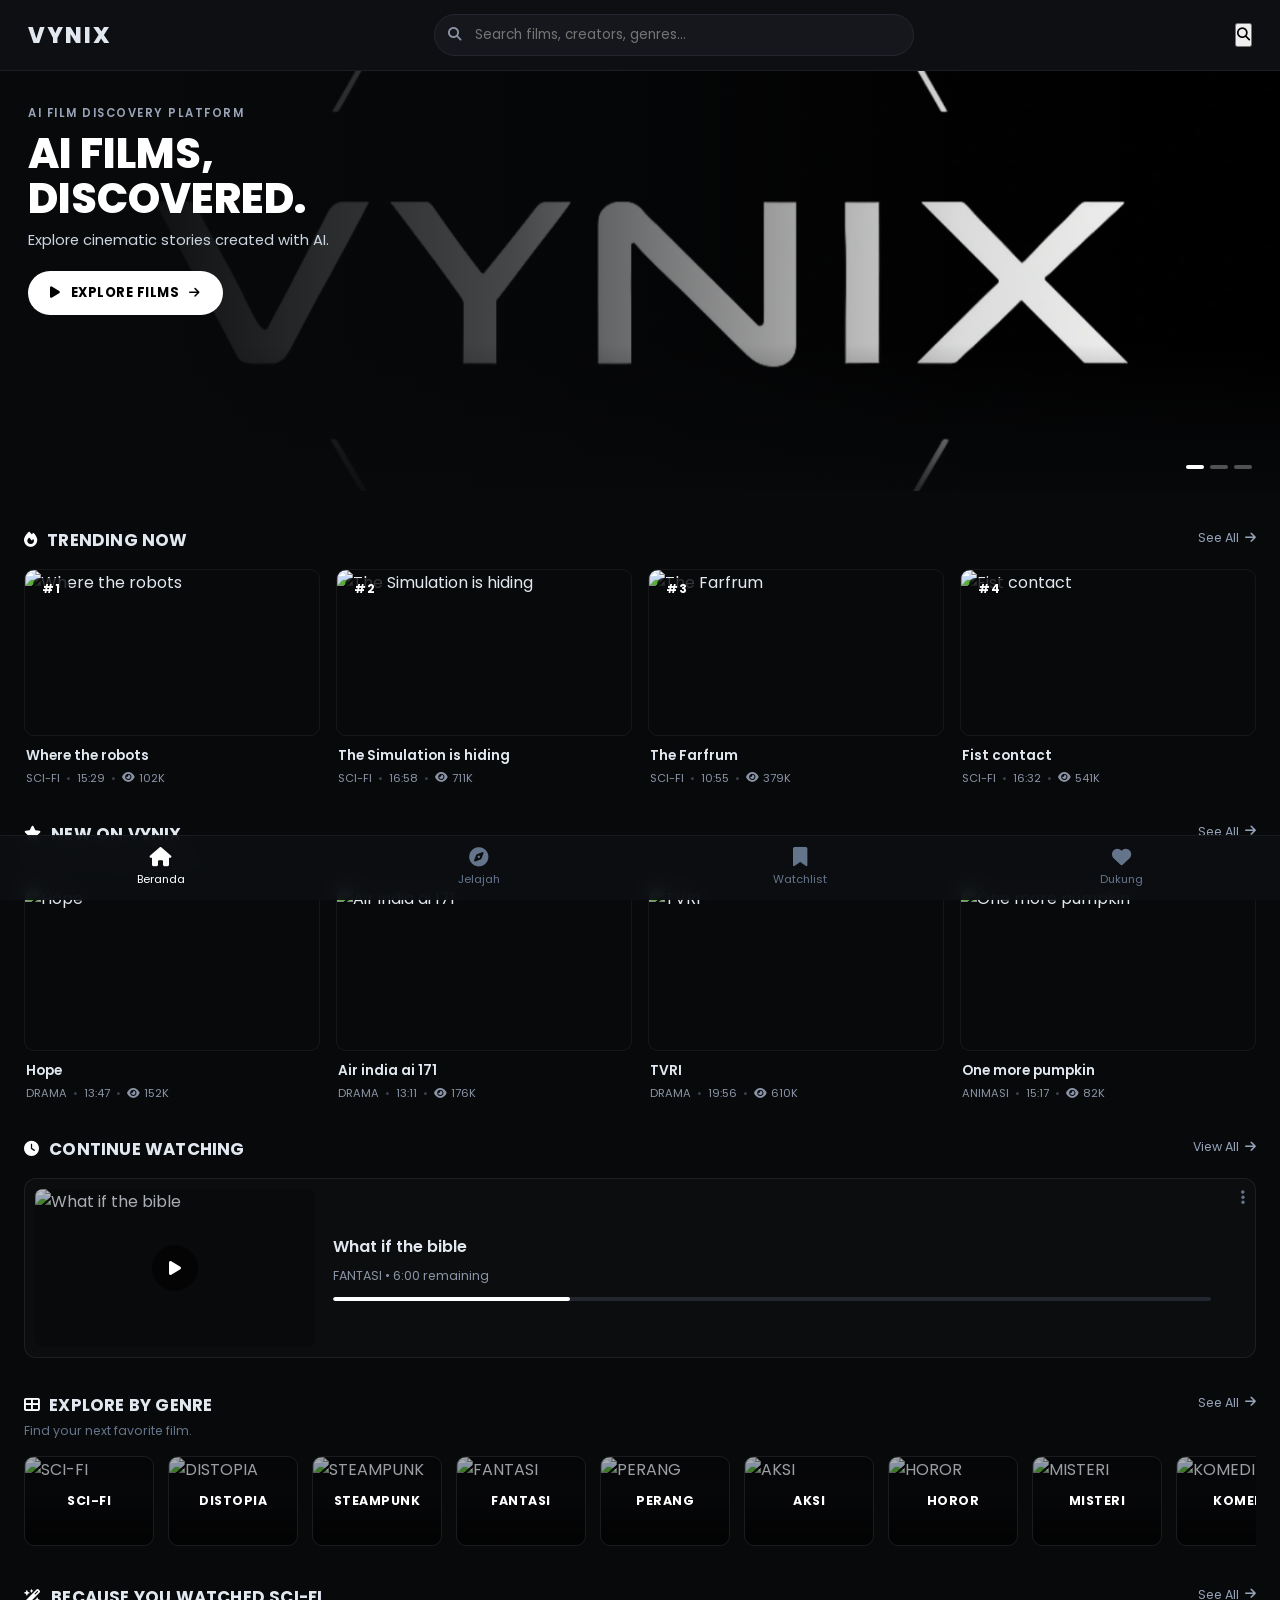
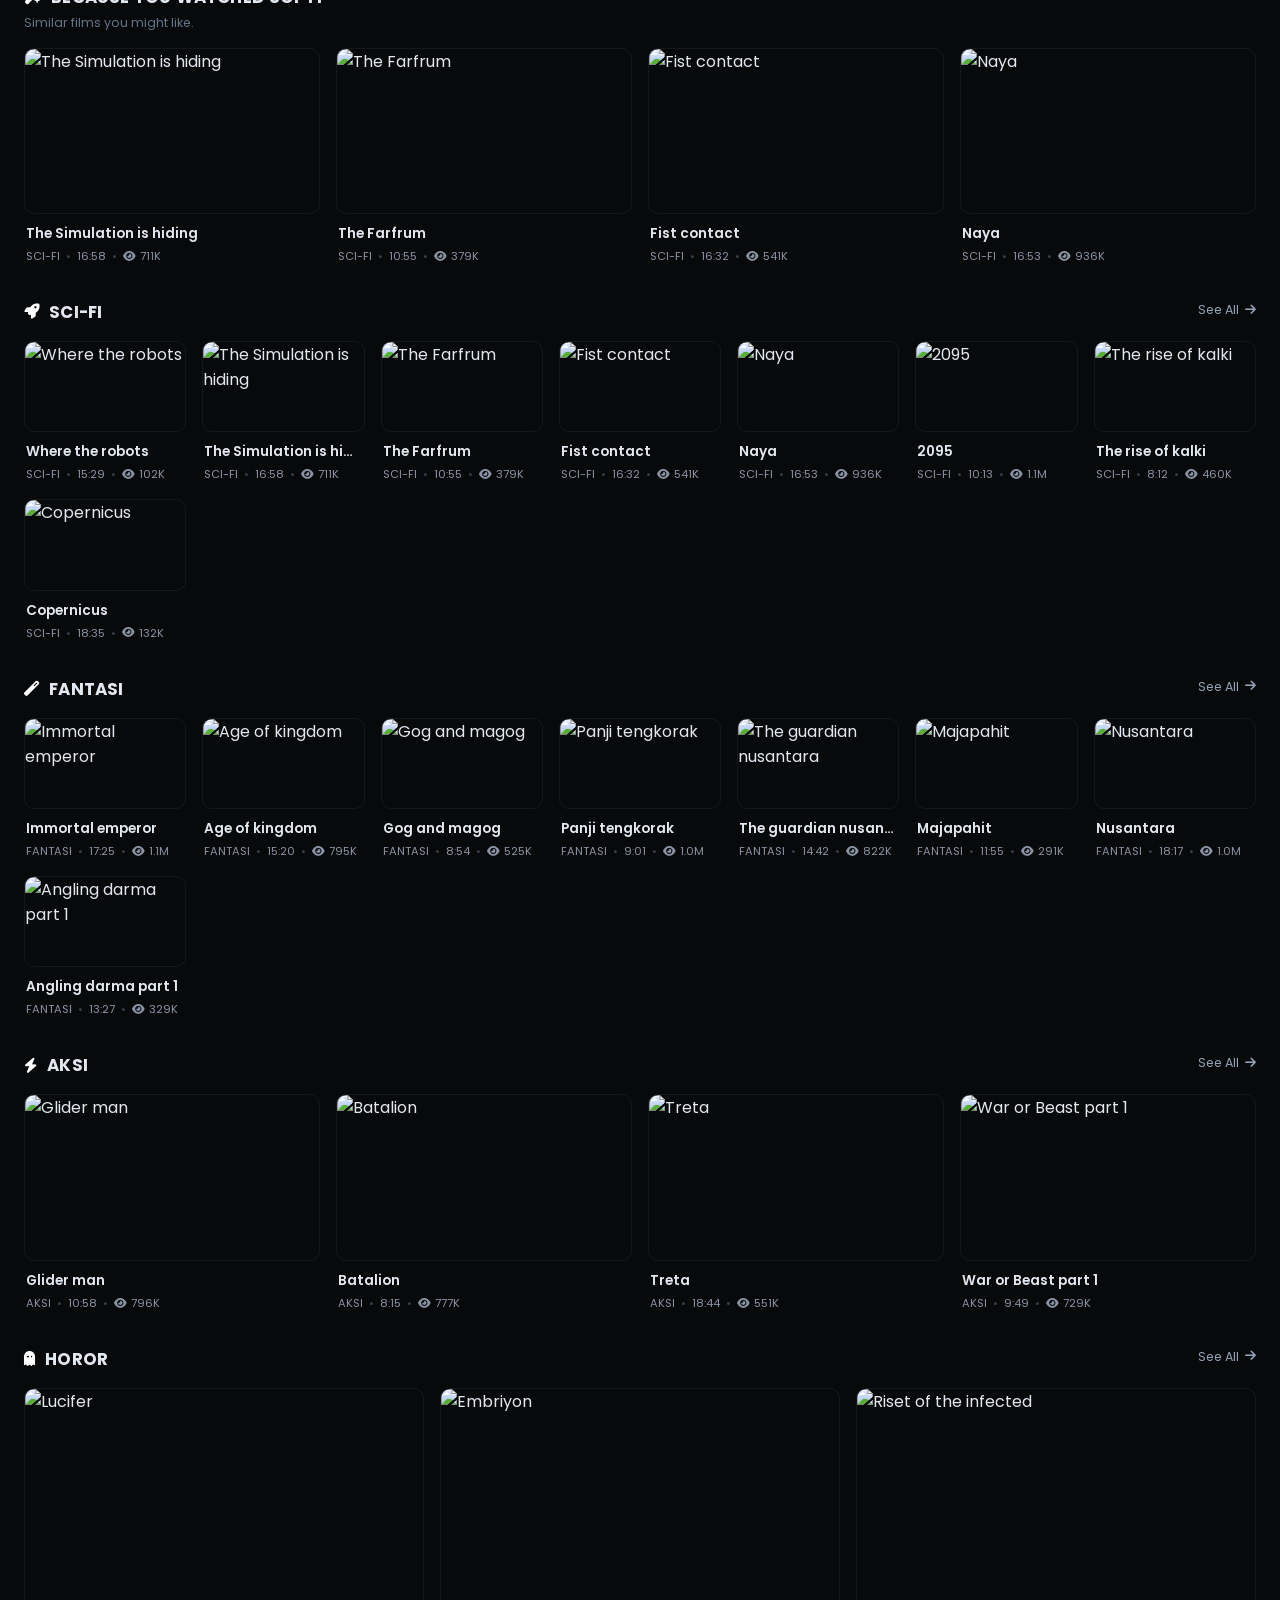
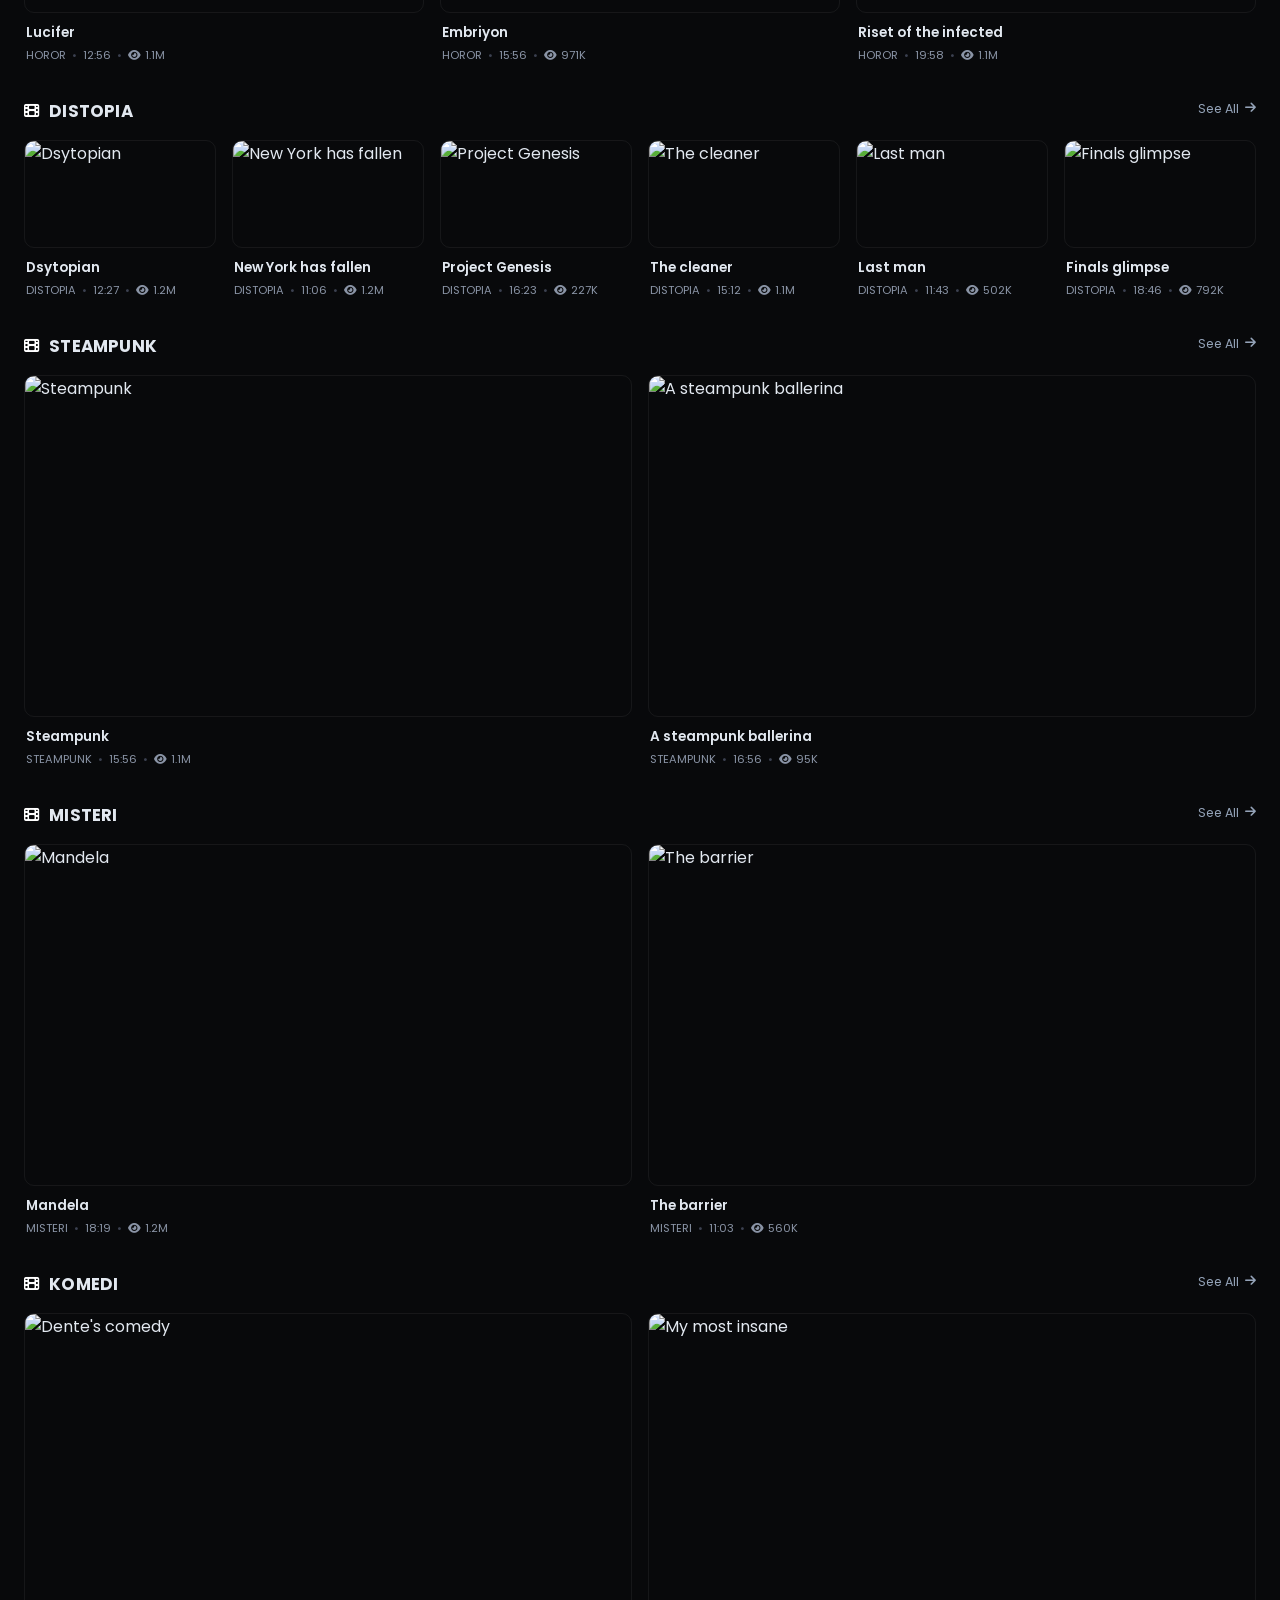
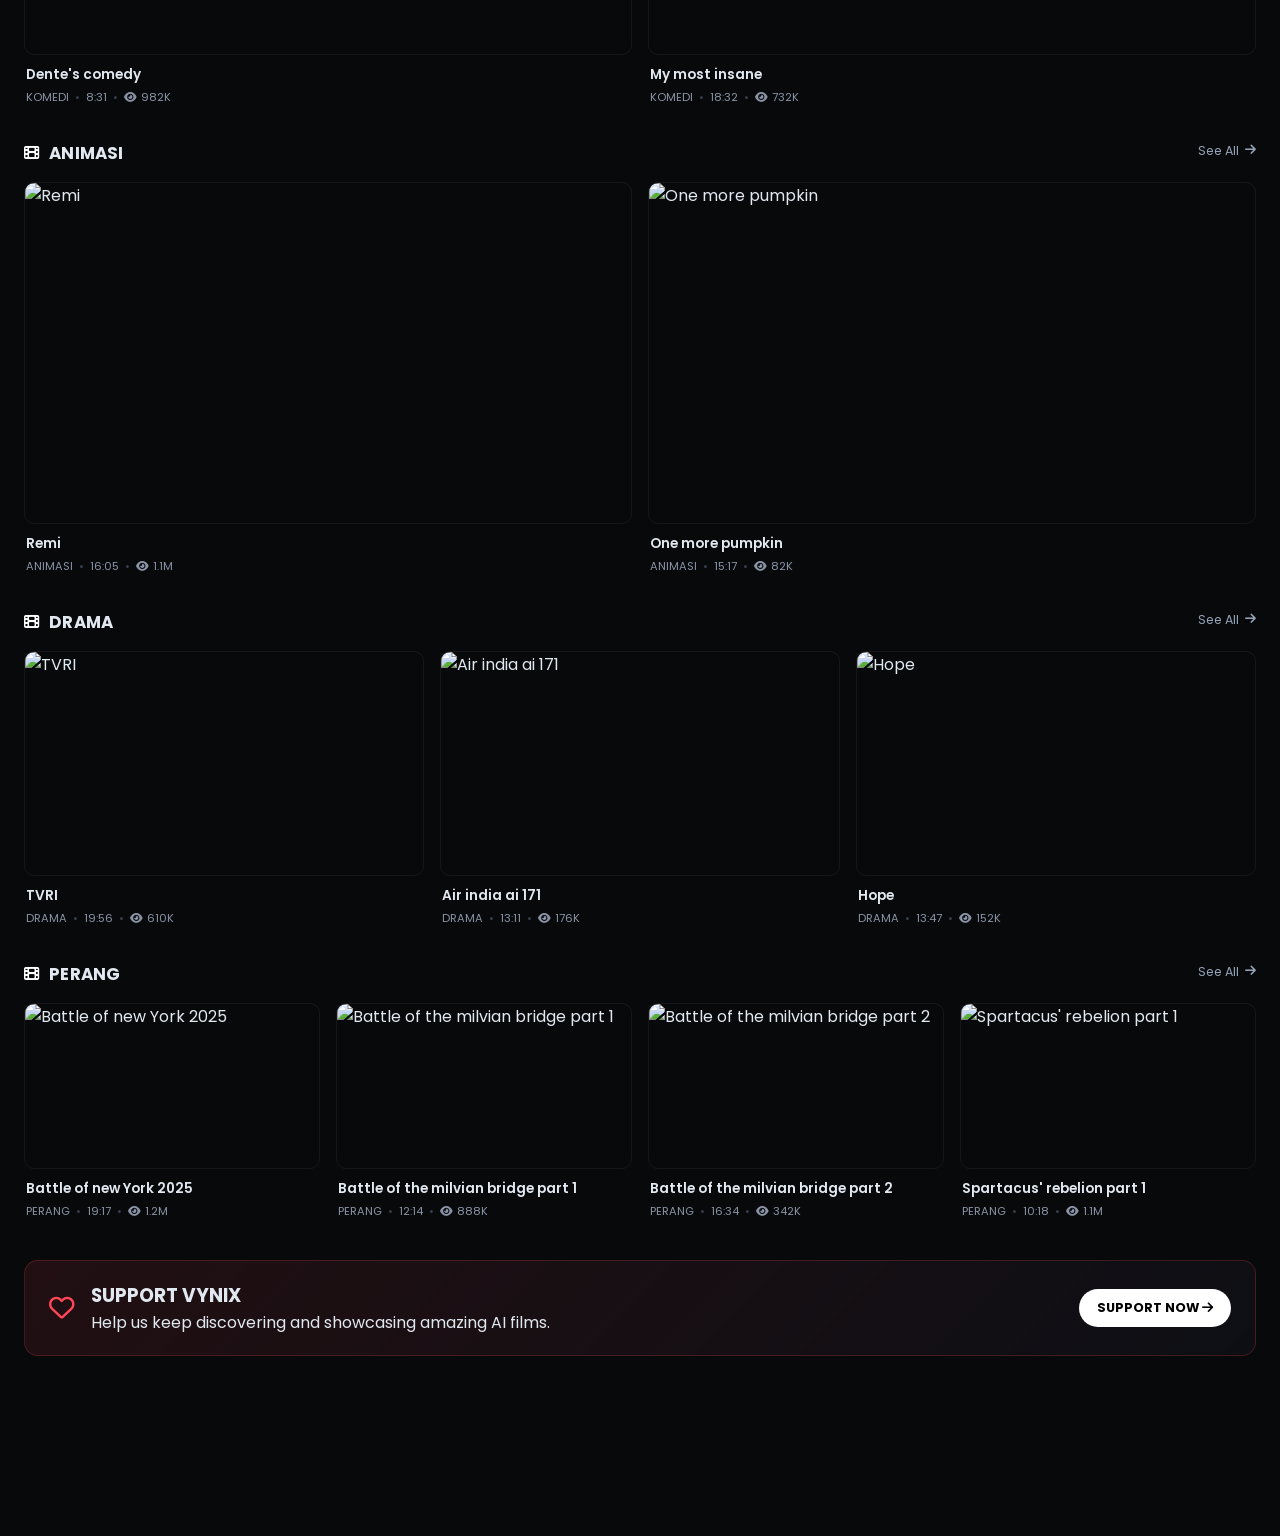
==== commit 6d239b10: "Create index.html" ====
--- a/index.html
+++ b/index.html
@@ -16,18 +16,13 @@
     <!-- HEADER -->
     <header class="header">
         <div class="logo">VYNIX</div>
-        <div class="header-search">
+        <div class="header-search" id="headerSearchPill">
             <i class="fas fa-search search-icon-inside"></i>
             <input type="text" placeholder="Search films, creators, genres..." id="topSearchInput">
         </div>
-        <div class="header-right">
-            <div class="icon-btn" id="headerNotifIcon">
-                <i class="far fa-bell"></i>
-            </div>
-            <div class="icon-btn" id="headerProfileIcon">
-                <i class="far fa-user-circle"></i>
-            </div>
-        </div>
+        <button class="header-search-icon-btn" id="headerSearchIconBtn" aria-label="Search">
+            <i class="fas fa-search"></i>
+        </button>
     </header>
 
     <!-- BERANDA (MAIN VIEW) -->
--- a/style.css
+++ b/style.css
@@ -12,40 +12,50 @@
     padding-bottom: 80px; /* Ruang untuk bottom nav */
 }
 
+::-webkit-scrollbar { height: 8px; width: 8px; }
+::-webkit-scrollbar-thumb { background: #23262f; border-radius: 8px; }
+::-webkit-scrollbar-track { background: transparent; }
+
 /* Header Search */
 .header {
     display: flex;
     align-items: center;
     justify-content: space-between;
-    padding: 12px 24px;
+    padding: 14px 28px;
     background: #0d0f12;
     border-bottom: 1px solid #1a1d24;
     position: sticky;
     top: 0;
     z-index: 100;
+    gap: 20px;
 }
 
 .logo {
-    font-size: 1.5rem;
-    font-weight: 700;
+    font-size: 1.4rem;
+    font-weight: 800;
     letter-spacing: 2px;
+    white-space: nowrap;
 }
 
 .header-search {
     position: relative;
-    width: 45%;
+    flex: 1;
+    max-width: 480px;
 }
 
 .header-search input {
     width: 100%;
-    background: #161920;
-    border: 1px solid #282c37;
-    padding: 8px 16px 8px 40px;
-    border-radius: 20px;
+    background: #15171c;
+    border: 1px solid #23262f;
+    padding: 10px 16px 10px 40px;
+    border-radius: 24px;
     color: #fff;
     font-size: 0.85rem;
     outline: none;
-}
+    transition: border-color 0.2s;
+}
+
+.header-search input:focus { border-color: #3b4150; }
 
 .search-icon-inside {
     position: absolute;
@@ -58,22 +68,25 @@
 
 .header-right {
     display: flex;
-    gap: 15px;
+    align-items: center;
+    gap: 18px;
 }
 
 .icon-btn {
     font-size: 1.2rem;
     color: #d1d5db;
     cursor: pointer;
-}
-
-/* Hero Section */
+    display: flex;
+    align-items: center;
+}
+
+/* ================= HERO (edge-to-edge cinematic banner) ================= */
 .hero-section {
     position: relative;
-    height: 340px;
-    border-radius: 16px;
-    overflow: hidden;
-    margin: 16px 20px 30px;
+    height: min(58vw, 420px);
+    min-height: 300px;
+    overflow: hidden;
+    margin: 0 0 36px;
 }
 
 .hero-bg-img {
@@ -85,130 +98,148 @@
 .hero-overlay {
     position: absolute;
     inset: 0;
-    background: linear-gradient(90deg, rgba(8,9,11,0.95) 0%, rgba(8,9,11,0.4) 60%, transparent 100%);
+    background: linear-gradient(90deg, #08090b 8%, rgba(8,9,11,0.75) 40%, rgba(8,9,11,0.15) 75%, transparent 100%),
+                linear-gradient(0deg, rgba(8,9,11,0.85) 0%, transparent 35%);
 }
 
 .hero-text-content {
     position: absolute;
-    left: 32px;
-    bottom: 36px;
-    max-width: 480px;
+    left: 28px;
+    top: 28px;
+    max-width: 520px;
     z-index: 2;
 }
 
 .hero-tag {
-    font-size: 0.75rem;
-    letter-spacing: 1px;
-    color: #94a3b8;
+    font-size: 0.72rem;
+    letter-spacing: 1.5px;
+    color: #9aa4b8;
     font-weight: 600;
 }
 
 .hero-main-title {
-    font-size: 2.2rem;
+    font-size: clamp(1.8rem, 6vw, 2.6rem);
     font-weight: 800;
-    line-height: 1.1;
+    line-height: 1.08;
     margin: 8px 0;
     color: #ffffff;
 }
 
 .hero-description {
-    font-size: 0.9rem;
+    font-size: 0.92rem;
     color: #cbd5e1;
-    margin-bottom: 18px;
+    margin-bottom: 20px;
 }
 
 .btn-explore-hero {
     background: #ffffff;
     color: #000000;
     border: none;
-    padding: 10px 20px;
+    padding: 12px 22px;
     border-radius: 25px;
-    font-weight: 600;
-    font-size: 0.85rem;
+    font-weight: 700;
+    font-size: 0.82rem;
+    letter-spacing: 0.5px;
     cursor: pointer;
+    display: inline-flex;
+    align-items: center;
+    gap: 10px;
     transition: transform 0.2s;
 }
 
-.btn-explore-hero:hover {
-    transform: scale(1.05);
-}
+.btn-explore-hero:hover { transform: scale(1.04); }
+.hero-btn-arrow { font-size: 0.75rem; }
 
 .hero-dots {
     position: absolute;
-    right: 32px;
-    bottom: 24px;
+    right: 28px;
+    bottom: 22px;
     display: flex;
     gap: 6px;
+    z-index: 2;
 }
 
 .dot {
-    width: 16px;
+    width: 18px;
     height: 4px;
     background: rgba(255,255,255,0.3);
     border-radius: 2px;
 }
 
-.dot.active {
-    background: #ffffff;
-}
-
-/* Section Common */
+.dot.active { background: #ffffff; }
+
+/* ================= SECTION COMMON ================= */
 .content-section {
-    margin: 0 20px 32px;
+    margin: 0 auto 34px;
+    padding: 0 24px;
+    max-width: 1440px;
+    box-sizing: border-box;
 }
 
 .section-header {
     display: flex;
     justify-content: space-between;
-    align-items: center;
-    margin-bottom: 14px;
+    align-items: flex-start;
+    margin-bottom: 16px;
+    gap: 12px;
 }
 
 .section-title {
-    font-size: 1.1rem;
+    font-size: 1.05rem;
     font-weight: 700;
-    letter-spacing: 0.5px;
-    display: flex;
-    align-items: center;
-    gap: 8px;
+    letter-spacing: 0.2px;
+    display: flex;
+    align-items: center;
+    gap: 10px;
+}
+
+.section-title i { color: #ffffff; font-size: 0.95rem; }
+
+.section-subtitle {
+    font-size: 0.78rem;
+    color: #64748b;
+    margin-top: 4px;
 }
 
 .see-all-link {
     color: #94a3b8;
     text-decoration: none;
-    font-size: 0.8rem;
-}
-
-/* KARTU FILM (Glassmorphism & Tanpa Garis Hitam Tebal) */
+    font-size: 0.78rem;
+    white-space: nowrap;
+    display: inline-flex;
+    align-items: center;
+    gap: 6px;
+    margin-top: 2px;
+}
+
+/* ================= MOVIE CARD GRID ================= */
 .cards-grid {
     display: grid;
     gap: 16px;
 }
 
 .grid-4 {
-    grid-template-columns: repeat(auto-fill, minmax(150px, 1fr));
+    grid-template-columns: repeat(auto-fit, minmax(150px, 1fr));
 }
 
 .movie-card {
-    background: rgba(15, 17, 23, 0.4); /* Transparan */
-    backdrop-filter: blur(12px); /* EFEK BLUR */
-    -webkit-backdrop-filter: blur(12px);
-    border-radius: 12px;
-    overflow: hidden;
-    border: 1px solid rgba(255, 255, 255, 0.08); /* Garis putih sangat tipis, BUKAN item tebal */
-    transition: transform 0.3s ease, border-color 0.3s ease;
+    background: transparent;
+    border-radius: 10px;
+    overflow: visible;
+    border: none;
     cursor: pointer;
-}
-
-.movie-card:hover {
-    transform: translateY(-5px);
-    border-color: rgba(255, 255, 255, 0.2);
-}
+    position: relative;
+    transition: transform 0.25s ease;
+}
+
+.movie-card:hover { transform: translateY(-4px); }
 
 .card-thumb {
     position: relative;
     aspect-ratio: 16/9;
     overflow: hidden;
+    border-radius: 10px;
+    border: 1px solid rgba(255, 255, 255, 0.06);
 }
 
 .card-thumb img {
@@ -218,9 +249,7 @@
     transition: transform 0.3s ease;
 }
 
-.movie-card:hover .card-thumb img {
-    transform: scale(1.05);
-}
+.movie-card:hover .card-thumb img { transform: scale(1.05); }
 
 .hover-play {
     position: absolute;
@@ -235,13 +264,23 @@
     transition: opacity 0.3s ease;
 }
 
-.movie-card:hover .hover-play {
-    opacity: 1;
-}
-
-.card-info {
-    padding: 12px;
-}
+.movie-card:hover .hover-play { opacity: 1; }
+
+.rank-badge {
+    position: absolute;
+    top: 8px;
+    left: 8px;
+    background: rgba(8,9,11,0.8);
+    color: #ffffff;
+    font-size: 0.72rem;
+    font-weight: 700;
+    padding: 3px 9px;
+    border-radius: 6px;
+    letter-spacing: 0.5px;
+    z-index: 2;
+}
+
+.card-info { padding: 10px 2px 0; }
 
 .card-info h3 {
     font-size: 0.85rem;
@@ -255,11 +294,142 @@
 .card-info .meta {
     font-size: 0.7rem;
     color: #8a94a6;
-}
-
-/* Support Vynix Banner */
+    display: flex;
+    align-items: center;
+    gap: 6px;
+    flex-wrap: wrap;
+}
+
+.card-info .meta .meta-sep { color: #3b4150; }
+.card-info .meta .meta-views { display: inline-flex; align-items: center; gap: 4px; }
+
+/* ================= CONTINUE WATCHING ================= */
+.continue-watching-card {
+    display: flex;
+    align-items: stretch;
+    gap: 18px;
+    background: rgba(255,255,255,0.02);
+    border: 1px solid rgba(255,255,255,0.07);
+    border-radius: 12px;
+    padding: 10px;
+    cursor: pointer;
+}
+
+.continue-thumb {
+    position: relative;
+    width: 42%;
+    max-width: 280px;
+    aspect-ratio: 16/9;
+    border-radius: 8px;
+    overflow: hidden;
+    flex-shrink: 0;
+}
+
+.continue-thumb img { width: 100%; height: 100%; object-fit: cover; }
+
+.continue-play-btn {
+    position: absolute;
+    inset: 0;
+    display: flex;
+    align-items: center;
+    justify-content: center;
+    background: rgba(0,0,0,0.25);
+}
+
+.continue-play-btn i {
+    width: 46px;
+    height: 46px;
+    border-radius: 50%;
+    background: rgba(0,0,0,0.55);
+    color: #fff;
+    display: flex;
+    align-items: center;
+    justify-content: center;
+    font-size: 1rem;
+}
+
+.continue-info {
+    flex: 1;
+    display: flex;
+    flex-direction: column;
+    justify-content: center;
+    gap: 8px;
+    padding-right: 12px;
+    min-width: 0;
+}
+
+.continue-info h3 { font-size: 1rem; font-weight: 600; }
+.continue-info .meta { font-size: 0.78rem; color: #8a94a6; }
+
+.continue-options { color: #64748b; align-self: flex-start; }
+
+.progress-track {
+    width: 100%;
+    height: 4px;
+    background: #23262f;
+    border-radius: 4px;
+    overflow: hidden;
+    margin-top: 4px;
+}
+
+.progress-fill {
+    height: 100%;
+    background: #ffffff;
+    border-radius: 4px;
+}
+
+/* ================= GENRE TILES ================= */
+.genre-scroll {
+    display: flex;
+    gap: 14px;
+    overflow-x: auto;
+    padding-bottom: 4px;
+    scrollbar-width: none;
+}
+
+.genre-scroll::-webkit-scrollbar { display: none; }
+
+.genre-tile {
+    position: relative;
+    flex: 0 0 130px;
+    height: 90px;
+    border-radius: 10px;
+    overflow: hidden;
+    cursor: pointer;
+    border: 1px solid rgba(255,255,255,0.08);
+}
+
+.genre-tile img {
+    width: 100%;
+    height: 100%;
+    object-fit: cover;
+    transition: transform 0.3s ease;
+}
+
+.genre-tile:hover img { transform: scale(1.08); }
+
+.genre-tile-overlay {
+    position: absolute;
+    inset: 0;
+    background: linear-gradient(0deg, rgba(0,0,0,0.75) 0%, rgba(0,0,0,0.25) 60%, rgba(0,0,0,0.35) 100%);
+    display: flex;
+    align-items: center;
+    justify-content: center;
+}
+
+.genre-tile-label {
+    color: #fff;
+    font-size: 0.78rem;
+    font-weight: 700;
+    letter-spacing: 0.5px;
+}
+
+/* ================= SUPPORT VYNIX BANNER ================= */
 .support-banner-card {
-    margin: 40px 20px 100px; /* Margin bawah besar agar tidak tertutup nav bar */
+    margin: 40px auto 100px;
+    max-width: 1440px;
+    width: calc(100% - 48px);
+    box-sizing: border-box;
     background: linear-gradient(135deg, rgba(255, 71, 87, 0.1) 0%, rgba(15, 17, 23, 0.8) 100%);
     border: 1px solid rgba(255, 71, 87, 0.2);
     border-radius: 14px;
@@ -269,16 +439,8 @@
     align-items: center;
 }
 
-.support-banner-left {
-    display: flex;
-    align-items: center;
-    gap: 16px;
-}
-
-.support-heart-icon {
-    font-size: 1.6rem;
-    color: #ff4757;
-}
+.support-banner-left { display: flex; align-items: center; gap: 16px; }
+.support-heart-icon { font-size: 1.6rem; color: #ff4757; }
 
 .btn-support-now {
     background: #ffffff;
@@ -289,17 +451,18 @@
     font-weight: 700;
     font-size: 0.8rem;
     transition: background 0.3s;
+    white-space: nowrap;
 }
 .btn-support-now:hover { background: #cbd5e1; }
 
-/* Bottom Nav */
+/* ================= BOTTOM NAV ================= */
 .bottom-nav {
     position: fixed;
     bottom: 0;
     left: 0;
     right: 0;
     height: 65px;
-    background: rgba(13, 15, 18, 0.9);
+    background: rgba(13, 15, 18, 0.92);
     backdrop-filter: blur(10px);
     -webkit-backdrop-filter: blur(10px);
     display: flex;
@@ -320,15 +483,10 @@
     transition: color 0.3s;
 }
 
-.nav-item i {
-    font-size: 1.2rem;
-}
-
-.nav-item.active, .nav-item:hover {
-    color: #ffffff;
-}
-
-/* Modals */
+.nav-item i { font-size: 1.2rem; }
+.nav-item.active, .nav-item:hover { color: #ffffff; }
+
+/* ================= MODALS ================= */
 .modal {
     display: none;
     position: fixed;
@@ -368,25 +526,10 @@
 
 .close-modal:hover { color: white; }
 
-.detail-poster-container {
-    width: 100%;
-    aspect-ratio: 16/9;
-}
-
-.detail-poster {
-    width: 100%;
-    height: 100%;
-    object-fit: cover;
-}
-
-.detail-info {
-    padding: 20px;
-}
-
-.detail-title {
-    margin-top: 0;
-    font-size: 1.4rem;
-}
+.detail-poster-container { width: 100%; aspect-ratio: 16/9; }
+.detail-poster { width: 100%; height: 100%; object-fit: cover; }
+.detail-info { padding: 20px; }
+.detail-title { margin-top: 0; font-size: 1.4rem; }
 
 .modal-genre-tag {
     display: inline-block;
@@ -422,7 +565,7 @@
 
 .player-container {
     position: relative;
-    padding-bottom: 56.25%; /* 16:9 Aspect Ratio */
+    padding-bottom: 56.25%;
     height: 0;
     overflow: hidden;
 }
@@ -435,16 +578,33 @@
     height: 100%;
 }
 
-.hidden-view {
-    display: none !important;
-}
-
-/* Responsiveness */
+.hidden-view { display: none !important; }
+
+/* ================= DESKTOP / WIDE SCREENS ================= */
+/* Content stays comfortably centered on large monitors while the hero,
+   header and bottom nav keep bleeding edge-to-edge. */
+@media (min-width: 1500px) {
+    .header { padding-left: calc((100% - 1440px) / 2); padding-right: calc((100% - 1440px) / 2); }
+    .hero-text-content { left: max(28px, calc((100% - 1440px) / 2)); }
+}
+
+/* ================= RESPONSIVENESS ================= */
 @media (max-width: 768px) {
+    .header { padding: 12px 16px; gap: 12px; }
+    .content-section { padding: 0 16px; }
     .support-banner-card {
         flex-direction: column;
         text-align: center;
         gap: 15px;
+        width: calc(100% - 32px);
+        margin: 34px auto 100px;
     }
+    .continue-watching-card { flex-direction: column; }
+    .continue-thumb { width: 100%; max-width: none; }
+    .continue-info { padding-right: 0; }
+    .hero-text-content { left: 16px; top: 20px; }
+}
+
+@media (max-width: 420px) {
     .header-search { display: none; }
 }
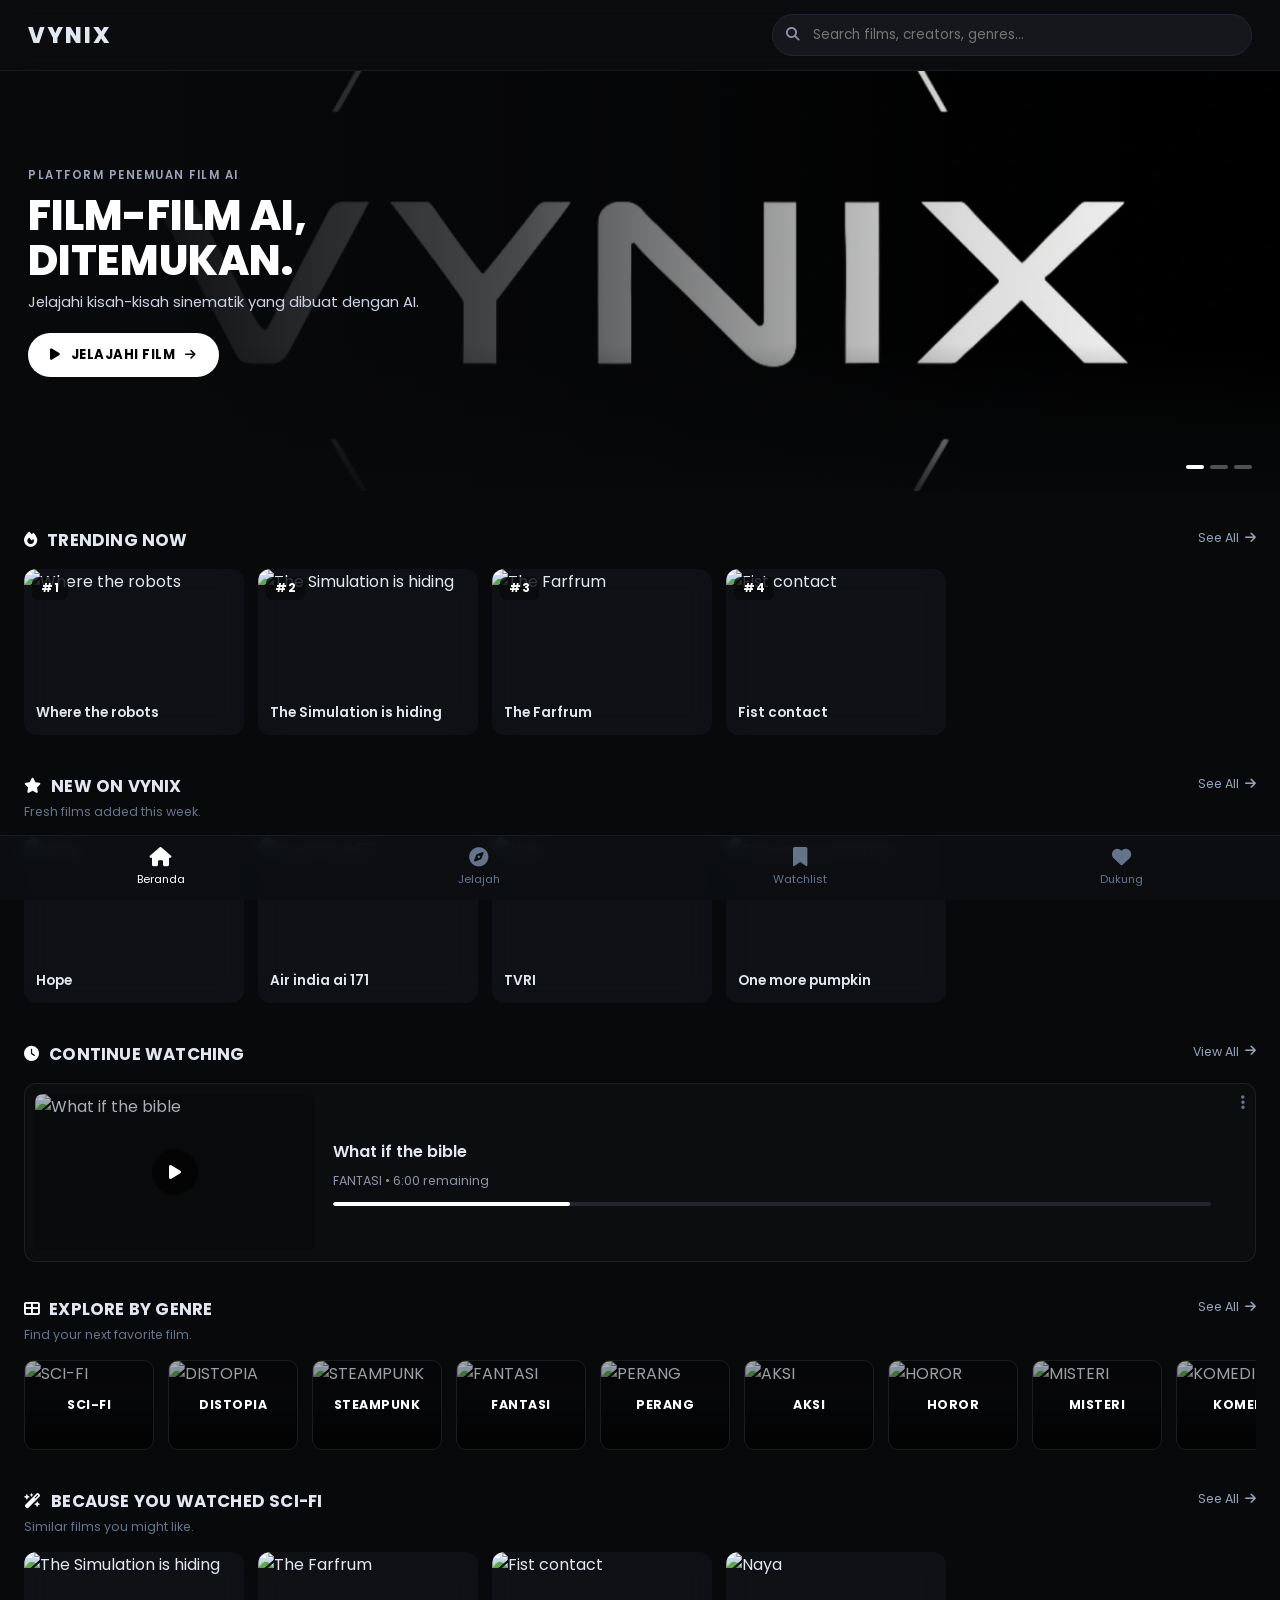
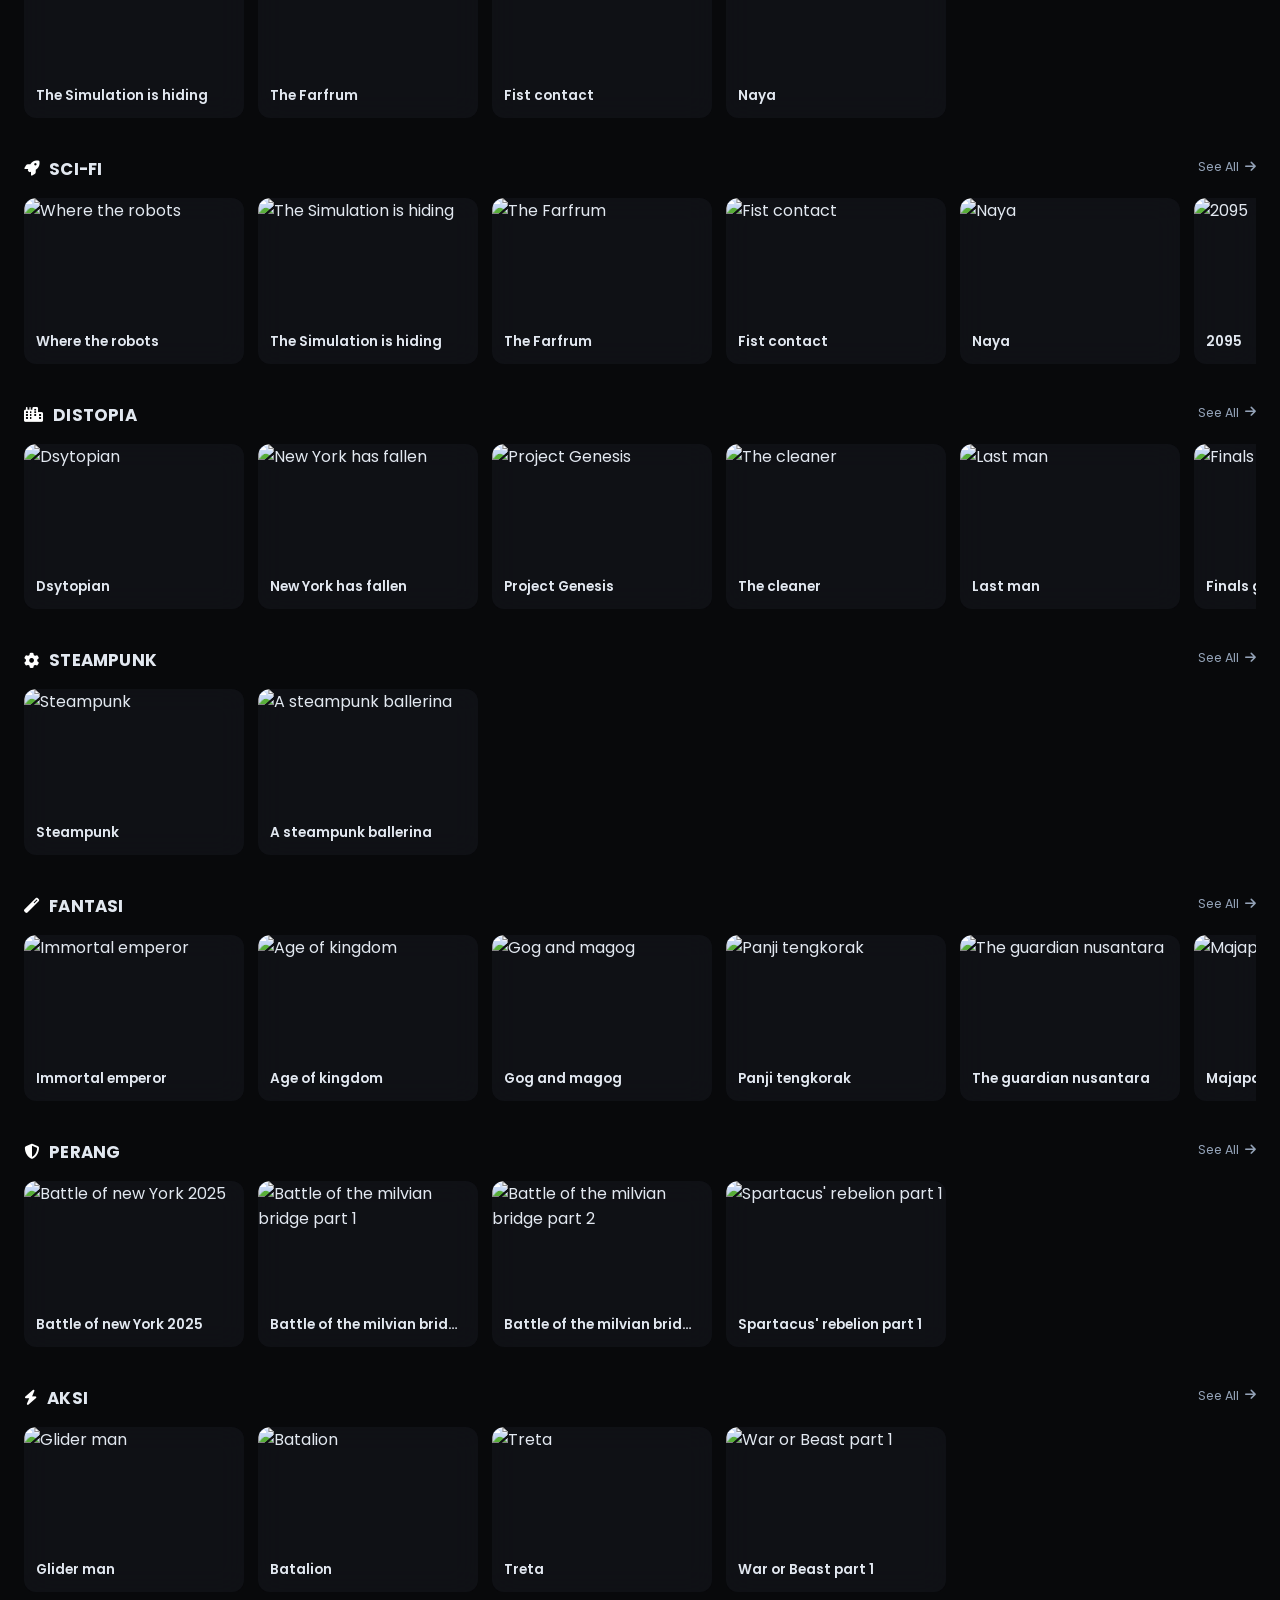
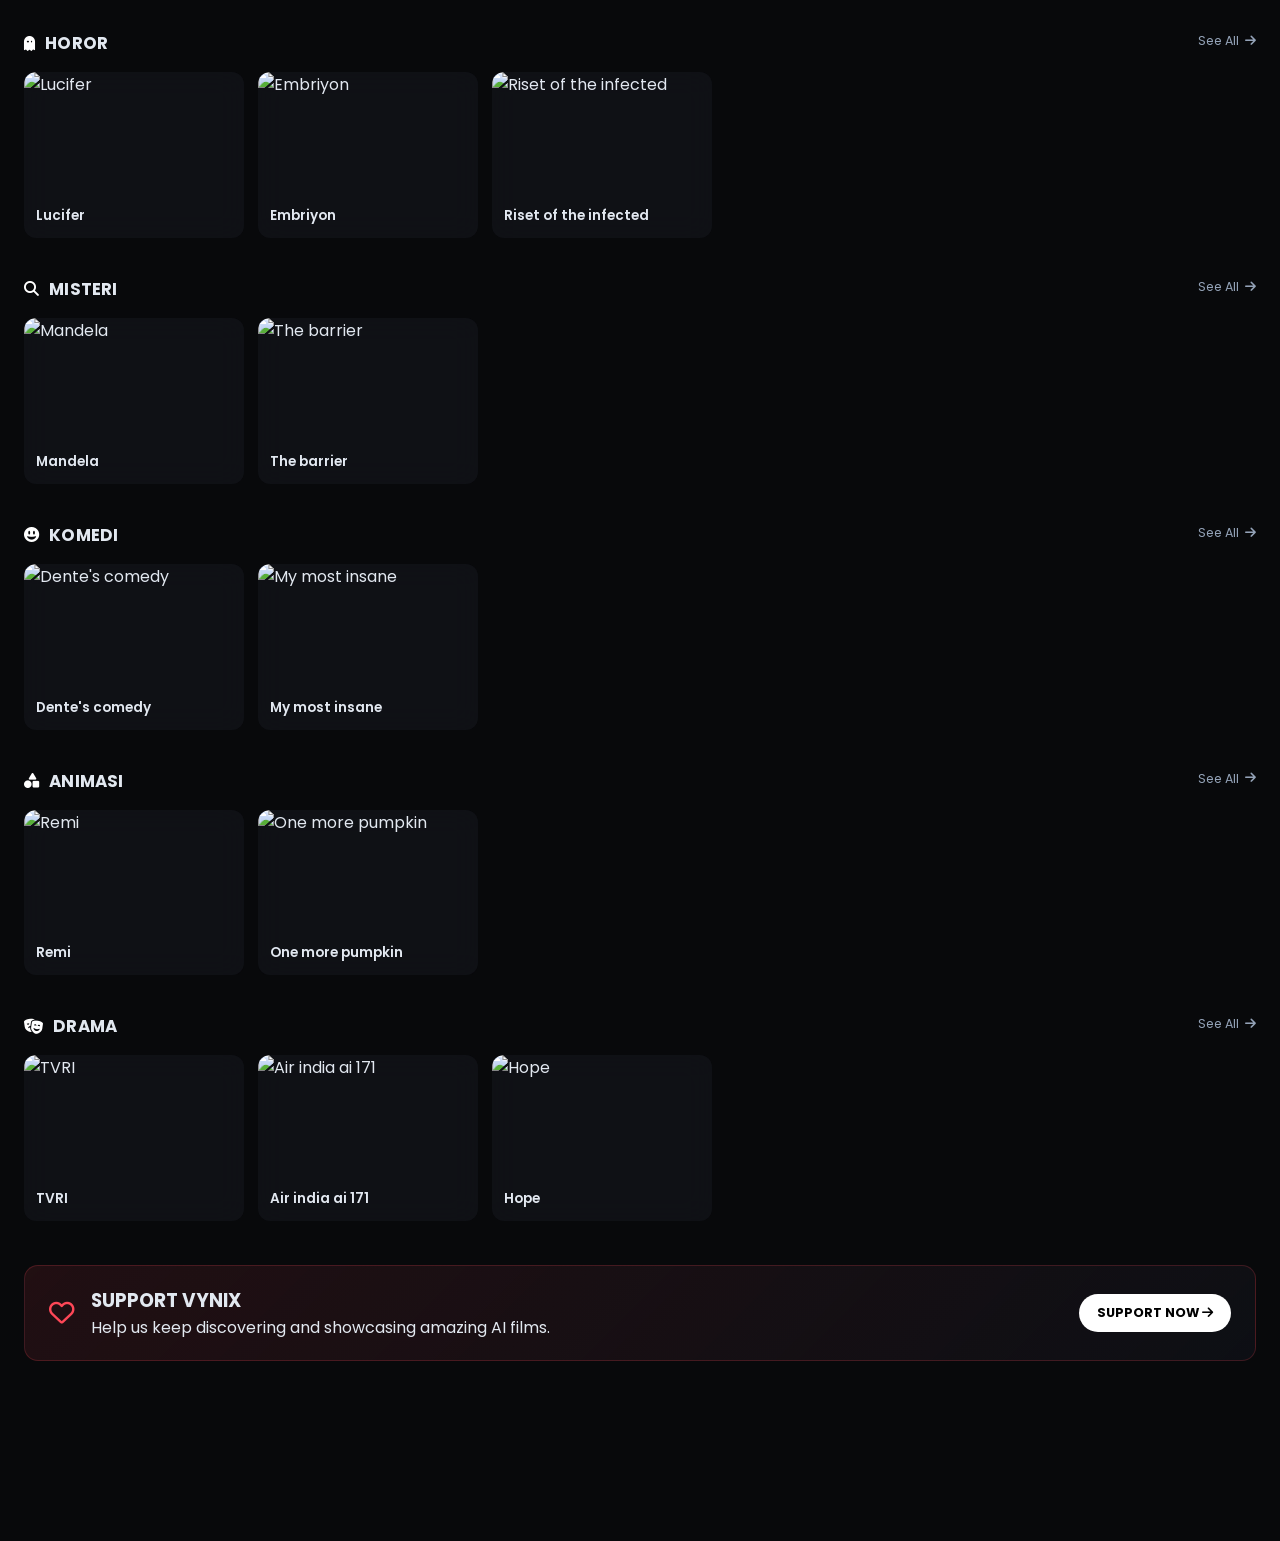
==== commit 88c857bb: "Rename Index.html to index.html" ====
--- a/index.html
+++ b/index.html
@@ -33,11 +33,11 @@
             <div class="hero-overlay"></div>
             <img src="IMG_20260913_215136.jpg" alt="AI Films Discovered" class="hero-bg-img" onerror="this.src='https://img.youtube.com/vi/3vfhIeNHhv4/maxresdefault.jpg'">
             <div class="hero-text-content">
-                <span class="hero-tag">AI FILM DISCOVERY PLATFORM</span>
-                <h1 class="hero-main-title">AI FILMS,<br>DISCOVERED.</h1>
-                <p class="hero-description">Explore cinematic stories created with AI.</p>
+                <span class="hero-tag">PLATFORM PENEMUAN FILM AI</span>
+                <h1 class="hero-main-title">FILM-FILM AI,<br>DITEMUKAN.</h1>
+                <p class="hero-description">Jelajahi kisah-kisah sinematik yang dibuat dengan AI.</p>
                 <button class="btn-explore-hero hero-play-btn">
-                    <i class="fas fa-play"></i> EXPLORE FILMS <i class="fas fa-arrow-right hero-btn-arrow"></i>
+                    <i class="fas fa-play"></i> JELAJAHI FILM <i class="fas fa-arrow-right hero-btn-arrow"></i>
                 </button>
             </div>
             <div class="hero-dots" id="heroDots">
@@ -78,23 +78,49 @@
 
     <!-- HALAMAN WATCHLIST -->
     <div id="watchlist-page-view" class="main-view hidden-view">
-        <div class="empty-state" style="text-align: center; padding: 100px 20px;">
-            <i class="fas fa-bookmark empty-icon" style="font-size: 3rem; color: #64748b; margin-bottom: 20px;"></i>
-            <h2>Daftar Tonton (Watchlist)</h2>
-            <p style="color: #64748b;">Fitur ini akan segera hadir. Film favoritmu akan tersimpan di sini.</p>
+        <div class="watchlist-header">
+            <h2>Watchlist</h2>
+            <div class="watchlist-tabs" id="watchlistTabs">
+                <button class="watchlist-tab active" data-filter="all">Semua <span id="wlCountAll">0</span></button>
+                <button class="watchlist-tab" data-filter="unwatched">Belum Ditonton <span id="wlCountUnwatched">0</span></button>
+                <button class="watchlist-tab" data-filter="watched">Sudah Ditonton <span id="wlCountWatched">0</span></button>
+            </div>
         </div>
+        <div id="watchlistListContainer" class="watchlist-list"></div>
     </div>
 
     <!-- HALAMAN DUKUNG -->
     <div id="support-page-view" class="main-view hidden-view">
-        <div class="support-content" style="text-align: center; padding: 60px 20px;">
-            <i class="fas fa-heart support-main-icon" style="font-size: 4rem; color: #ff4757; margin-bottom: 20px;"></i>
-            <h2>Dukung Vynix</h2>
-            <p style="color: #cbd5e1; margin: 20px auto; max-width: 500px; line-height: 1.6;">Bantu Vynix untuk terus berkembang dan menghadirkan karya-karya film AI terbaik. Setiap dukungan dana dari Anda sangat berarti untuk biaya server dan pengembangan platform ini!</p>
+        <div class="support-hero">
+            <!-- Ganti src di bawah ini dengan gambar hero khusus kamu -->
+            <img src="support-hero.jpg" alt="Dukung Vynix" class="support-hero-img" onerror="this.style.display='none'">
+            <div class="support-hero-overlay"></div>
+            <div class="support-hero-text">
+                <h1>DUKUNG VYNIX</h1>
+                <p>Setiap dukungan berarti. Terima kasih sudah menjadi bagian dari perjalanan ini.</p>
+            </div>
+        </div>
 
-            <a href="https://saweria.co/Telierlabs" target="_blank" rel="noopener noreferrer" class="btn-support-now" style="display: inline-block; margin-top: 20px;">
-                <i class="fas fa-hand-holding-heart"></i> Kirim Dukungan via Saweria
+        <div class="support-body">
+            <a href="https://saweria.co/Telierlabs" target="_blank" rel="noopener noreferrer" class="btn-support-main">
+                <i class="fas fa-gift"></i> Dukung Sekarang <i class="fas fa-arrow-right"></i>
             </a>
+            <p class="support-via">via Saweria</p>
+
+            <div class="support-benefits">
+                <div class="support-benefit-item">
+                    <i class="fas fa-cubes"></i>
+                    <span>Bantu pengembangan platform</span>
+                </div>
+                <div class="support-benefit-item">
+                    <i class="fas fa-film"></i>
+                    <span>Tambah koleksi film AI</span>
+                </div>
+                <div class="support-benefit-item">
+                    <i class="fas fa-people-arrows"></i>
+                    <span>Dukung kreator independen</span>
+                </div>
+            </div>
         </div>
     </div>
 
@@ -120,6 +146,7 @@
 
     <!-- MODAL DETAIL / PLAYER -->
     <div class="modal" id="videoModal">
+        <button class="modal-nav-arrow modal-nav-prev" id="modalPrevBtn" aria-label="Film sebelumnya"><i class="fas fa-chevron-left"></i></button>
         <div class="modal-content">
             <span class="close-modal" id="closeModal">&times;</span>
 
@@ -129,11 +156,20 @@
                 </div>
                 <div class="detail-info">
                     <h2 class="detail-title" id="modalTitle"></h2>
-                    <span class="modal-genre-tag" id="modalGenre"></span>
+                    <p class="detail-meta" id="modalMeta"></p>
                     <p class="detail-description" id="modalDescription"></p>
+
                     <button class="play-button" id="playMovieBtn">
                         <i class="fas fa-play"></i> Tonton Sekarang
                     </button>
+                    <button class="watchlist-button" id="watchlistBtn">
+                        <i class="far fa-heart" id="watchlistBtnIcon"></i> <span id="watchlistBtnLabel">Simpan ke Watchlist</span>
+                    </button>
+
+                    <div class="more-like-this" id="moreLikeThisSection">
+                        <h3 class="more-like-this-title">MORE LIKE THIS</h3>
+                        <div class="cards-row" id="moreLikeThisRow"></div>
+                    </div>
                 </div>
             </div>
 
@@ -143,6 +179,7 @@
                 </div>
             </div>
         </div>
+        <button class="modal-nav-arrow modal-nav-next" id="modalNextBtn" aria-label="Film berikutnya"><i class="fas fa-chevron-right"></i></button>
     </div>
 
     <script src="script.js"></script>
--- a/style.css
+++ b/style.css
@@ -22,8 +22,10 @@
     align-items: center;
     justify-content: space-between;
     padding: 14px 28px;
-    background: #0d0f12;
-    border-bottom: 1px solid #1a1d24;
+    background: rgba(13, 15, 18, 0.55);
+    backdrop-filter: blur(16px);
+    -webkit-backdrop-filter: blur(16px);
+    border-bottom: 1px solid rgba(255,255,255,0.06);
     position: sticky;
     top: 0;
     z-index: 100;
@@ -66,25 +68,31 @@
     font-size: 0.85rem;
 }
 
-.header-right {
-    display: flex;
-    align-items: center;
-    gap: 18px;
-}
-
-.icon-btn {
-    font-size: 1.2rem;
+.header-search-icon-btn {
+    display: none;
+    background: #15171c;
+    border: 1px solid #23262f;
     color: #d1d5db;
-    cursor: pointer;
-    display: flex;
-    align-items: center;
+    width: 40px;
+    height: 40px;
+    border-radius: 50%;
+    align-items: center;
+    justify-content: center;
+    font-size: 1rem;
+    cursor: pointer;
+    flex-shrink: 0;
+}
+
+@media (max-width: 600px) {
+    .header-search { display: none; }
+    .header-search-icon-btn { display: flex; }
 }
 
 /* ================= HERO (edge-to-edge cinematic banner) ================= */
 .hero-section {
     position: relative;
-    height: min(58vw, 420px);
-    min-height: 300px;
+    height: min(52vw, 420px);
+    min-height: 220px;
     overflow: hidden;
     margin: 0 0 36px;
 }
@@ -105,7 +113,7 @@
 .hero-text-content {
     position: absolute;
     left: 28px;
-    top: 28px;
+    top: 90px;
     max-width: 520px;
     z-index: 2;
 }
@@ -222,24 +230,50 @@
     grid-template-columns: repeat(auto-fit, minmax(150px, 1fr));
 }
 
+/* Baris film di beranda (Trending, New, per-genre, rekomendasi):
+   1 baris, scroll ke samping — tidak pernah wrap ke bawah. */
+.cards-row {
+    display: flex;
+    gap: 14px;
+    overflow-x: auto;
+    scroll-snap-type: x proximity;
+    padding-bottom: 4px;
+    scrollbar-width: none;
+}
+
+.cards-row::-webkit-scrollbar { display: none; }
+
+.cards-row .movie-card {
+    flex: 0 0 auto;
+    width: 47%;
+    max-width: 230px;
+    scroll-snap-align: start;
+}
+
+@media (min-width: 560px) {
+    .cards-row .movie-card { width: 220px; }
+}
+
 .movie-card {
-    background: transparent;
-    border-radius: 10px;
-    overflow: visible;
+    background: rgba(22, 25, 32, 0.55);
+    backdrop-filter: blur(14px);
+    -webkit-backdrop-filter: blur(14px);
+    border-radius: 12px;
+    overflow: hidden;
     border: none;
     cursor: pointer;
     position: relative;
     transition: transform 0.25s ease;
 }
 
-.movie-card:hover { transform: translateY(-4px); }
+.movie-card:hover {
+    transform: translateY(-4px);
+}
 
 .card-thumb {
     position: relative;
     aspect-ratio: 16/9;
     overflow: hidden;
-    border-radius: 10px;
-    border: 1px solid rgba(255, 255, 255, 0.06);
 }
 
 .card-thumb img {
@@ -280,28 +314,15 @@
     z-index: 2;
 }
 
-.card-info { padding: 10px 2px 0; }
+.card-info { padding: 10px 12px 12px; }
 
 .card-info h3 {
     font-size: 0.85rem;
     font-weight: 600;
-    margin-bottom: 4px;
     white-space: nowrap;
     overflow: hidden;
     text-overflow: ellipsis;
 }
-
-.card-info .meta {
-    font-size: 0.7rem;
-    color: #8a94a6;
-    display: flex;
-    align-items: center;
-    gap: 6px;
-    flex-wrap: wrap;
-}
-
-.card-info .meta .meta-sep { color: #3b4150; }
-.card-info .meta .meta-views { display: inline-flex; align-items: center; gap: 4px; }
 
 /* ================= CONTINUE WATCHING ================= */
 .continue-watching-card {
@@ -486,6 +507,183 @@
 .nav-item i { font-size: 1.2rem; }
 .nav-item.active, .nav-item:hover { color: #ffffff; }
 
+/* ================= WATCHLIST PAGE ================= */
+.watchlist-header { padding: 20px 20px 0; }
+.watchlist-header h2 { font-size: 1.3rem; margin-bottom: 16px; }
+
+.watchlist-tabs {
+    display: flex;
+    gap: 8px;
+    overflow-x: auto;
+    scrollbar-width: none;
+    padding-bottom: 16px;
+}
+.watchlist-tabs::-webkit-scrollbar { display: none; }
+
+.watchlist-tab {
+    background: #15171c;
+    border: 1px solid #23262f;
+    color: #94a3b8;
+    padding: 8px 14px;
+    border-radius: 20px;
+    font-size: 0.78rem;
+    font-weight: 600;
+    white-space: nowrap;
+    cursor: pointer;
+    flex-shrink: 0;
+    display: flex;
+    align-items: center;
+    gap: 6px;
+}
+
+.watchlist-tab span { background: rgba(255,255,255,0.08); padding: 1px 7px; border-radius: 10px; font-size: 0.7rem; }
+
+.watchlist-tab.active { background: #ffffff; color: #000000; border-color: #ffffff; }
+.watchlist-tab.active span { background: rgba(0,0,0,0.12); }
+
+.watchlist-list { padding: 0 20px 100px; display: flex; flex-direction: column; gap: 14px; }
+
+.watchlist-item {
+    display: flex;
+    align-items: center;
+    gap: 14px;
+    background: rgba(255,255,255,0.02);
+    border: 1px solid rgba(255,255,255,0.07);
+    border-radius: 12px;
+    padding: 10px;
+    cursor: pointer;
+}
+
+.watchlist-item-thumb {
+    position: relative;
+    width: 110px;
+    flex-shrink: 0;
+    aspect-ratio: 16/9;
+    border-radius: 8px;
+    overflow: hidden;
+}
+.watchlist-item-thumb img { width: 100%; height: 100%; object-fit: cover; }
+.watchlist-item-thumb .wl-play-icon {
+    position: absolute; inset: 0;
+    display: flex; align-items: center; justify-content: center;
+    background: rgba(0,0,0,0.3);
+    color: #fff; font-size: 1.1rem;
+}
+
+.watchlist-item-info { flex: 1; min-width: 0; }
+.watchlist-item-info h3 { font-size: 0.88rem; font-weight: 600; margin-bottom: 4px; white-space: nowrap; overflow: hidden; text-overflow: ellipsis; }
+.watchlist-item-info .meta { font-size: 0.72rem; color: #8a94a6; margin-bottom: 6px; }
+
+.wl-status-badge {
+    display: inline-flex;
+    align-items: center;
+    gap: 5px;
+    font-size: 0.68rem;
+    padding: 3px 9px;
+    border-radius: 10px;
+    background: rgba(255,255,255,0.06);
+    color: #94a3b8;
+}
+.wl-status-badge.watched { color: #4ade80; background: rgba(74,222,128,0.1); }
+
+.wl-item-menu { position: relative; flex-shrink: 0; }
+.wl-menu-trigger { color: #64748b; font-size: 1rem; padding: 8px; cursor: pointer; }
+
+.wl-menu-dropdown {
+    position: absolute;
+    right: 0;
+    top: 100%;
+    background: #14161b;
+    border: 1px solid #23262f;
+    border-radius: 10px;
+    overflow: hidden;
+    min-width: 190px;
+    z-index: 20;
+    box-shadow: 0 8px 24px rgba(0,0,0,0.4);
+}
+
+.wl-menu-option {
+    display: block;
+    width: 100%;
+    text-align: left;
+    background: none;
+    border: none;
+    color: #e2e8f0;
+    padding: 11px 14px;
+    font-size: 0.8rem;
+    cursor: pointer;
+}
+.wl-menu-option:hover { background: rgba(255,255,255,0.06); }
+.wl-menu-option.danger { color: #ff6b6b; }
+
+.watchlist-empty {
+    text-align: center;
+    padding: 90px 20px;
+    color: #64748b;
+}
+.watchlist-empty i { font-size: 2.6rem; margin-bottom: 16px; }
+.watchlist-empty h3 { color: #e2e8f0; margin-bottom: 6px; font-size: 1.05rem; }
+
+/* ================= SUPPORT / DUKUNG PAGE ================= */
+.support-hero {
+    position: relative;
+    height: 260px;
+    overflow: hidden;
+    background: linear-gradient(135deg, #1a1e29 0%, #0d0f14 100%);
+}
+.support-hero-img { width: 100%; height: 100%; object-fit: cover; }
+.support-hero-overlay {
+    position: absolute; inset: 0;
+    background: linear-gradient(0deg, rgba(8,9,11,0.95) 10%, rgba(8,9,11,0.55) 60%, rgba(8,9,11,0.3) 100%);
+}
+.support-hero-text {
+    position: absolute;
+    left: 24px;
+    bottom: 24px;
+    right: 24px;
+}
+.support-hero-text h1 { font-size: 1.7rem; font-weight: 800; margin-bottom: 8px; }
+.support-hero-text p { font-size: 0.85rem; color: #cbd5e1; max-width: 460px; }
+
+.support-body { padding: 28px 24px 100px; max-width: 520px; margin: 0 auto; text-align: center; }
+
+.btn-support-main {
+    display: flex;
+    align-items: center;
+    justify-content: center;
+    gap: 10px;
+    background: #ffffff;
+    color: #000000;
+    text-decoration: none;
+    padding: 15px 24px;
+    border-radius: 26px;
+    font-weight: 700;
+    font-size: 0.95rem;
+    transition: background 0.2s;
+}
+.btn-support-main:hover { background: #cbd5e1; }
+
+.support-via { color: #64748b; font-size: 0.75rem; margin: 10px 0 30px; }
+
+.support-benefits { display: flex; gap: 12px; }
+.support-benefit-item {
+    flex: 1;
+    background: rgba(255,255,255,0.03);
+    border: 1px solid rgba(255,255,255,0.07);
+    border-radius: 12px;
+    padding: 18px 10px;
+    display: flex;
+    flex-direction: column;
+    align-items: center;
+    gap: 10px;
+}
+.support-benefit-item i { font-size: 1.2rem; color: #94a3b8; }
+.support-benefit-item span { font-size: 0.68rem; color: #94a3b8; line-height: 1.3; }
+
+/* Sembunyikan search di header khusus saat di halaman Dukung */
+.header.header--no-search .header-search,
+.header.header--no-search .header-search-icon-btn { display: none !important; }
+
 /* ================= MODALS ================= */
 .modal {
     display: none;
@@ -499,6 +697,9 @@
     backdrop-filter: blur(5px);
     align-items: center;
     justify-content: center;
+    gap: 18px;
+    padding: 0 16px;
+    box-sizing: border-box;
 }
 
 .modal-content {
@@ -526,33 +727,32 @@
 
 .close-modal:hover { color: white; }
 
-.detail-poster-container { width: 100%; aspect-ratio: 16/9; }
+.detail-poster-container { width: 100%; aspect-ratio: 16/9; position: relative; }
 .detail-poster { width: 100%; height: 100%; object-fit: cover; }
-.detail-info { padding: 20px; }
-.detail-title { margin-top: 0; font-size: 1.4rem; }
-
-.modal-genre-tag {
-    display: inline-block;
-    background: #1e222d;
-    padding: 4px 10px;
-    border-radius: 4px;
-    font-size: 0.75rem;
-    margin: 10px 0;
+.detail-info { padding: 20px; max-height: 70vh; overflow-y: auto; }
+.detail-title { margin-top: 0; font-size: 1.3rem; }
+
+.detail-meta {
+    font-size: 0.78rem;
+    color: #94a3b8;
+    letter-spacing: 0.3px;
+    text-transform: uppercase;
+    margin: 8px 0 14px;
 }
 
 .detail-description {
     font-size: 0.9rem;
     color: #cbd5e1;
-    line-height: 1.5;
-    margin-bottom: 20px;
+    line-height: 1.55;
+    margin-bottom: 18px;
 }
 
 .play-button {
     background-color: white;
     color: black;
     border: none;
-    padding: 12px 24px;
-    font-size: 1rem;
+    padding: 13px 24px;
+    font-size: 0.95rem;
     font-weight: bold;
     border-radius: 24px;
     cursor: pointer;
@@ -561,7 +761,60 @@
     justify-content: center;
     align-items: center;
     gap: 10px;
-}
+    margin-bottom: 10px;
+}
+
+.watchlist-button {
+    background: transparent;
+    color: #e2e8f0;
+    border: 1px solid rgba(255,255,255,0.18);
+    padding: 12px 24px;
+    font-size: 0.9rem;
+    font-weight: 600;
+    border-radius: 24px;
+    cursor: pointer;
+    width: 100%;
+    display: flex;
+    justify-content: center;
+    align-items: center;
+    gap: 10px;
+    transition: border-color 0.2s, background 0.2s;
+}
+
+.watchlist-button:hover { border-color: rgba(255,255,255,0.35); background: rgba(255,255,255,0.04); }
+
+.watchlist-button.in-watchlist i { color: #ff4757; }
+.watchlist-button.in-watchlist i::before { font-weight: 900; }
+
+/* Panah navigasi prev/next film di kiri-kanan modal */
+.modal-nav-arrow {
+    background: rgba(255,255,255,0.08);
+    border: 1px solid rgba(255,255,255,0.15);
+    color: #fff;
+    width: 42px;
+    height: 42px;
+    border-radius: 50%;
+    display: flex;
+    align-items: center;
+    justify-content: center;
+    cursor: pointer;
+    flex-shrink: 0;
+    font-size: 0.9rem;
+    z-index: 10000;
+    transition: background 0.2s;
+}
+
+.modal-nav-arrow:hover { background: rgba(255,255,255,0.18); }
+
+@media (max-width: 700px) {
+    .modal-nav-arrow { display: none; } /* di HP, navigasi cukup lewat swipe/close */
+}
+
+.more-like-this { margin-top: 8px; padding-top: 16px; border-top: 1px solid rgba(255,255,255,0.08); }
+.more-like-this-title { font-size: 0.75rem; letter-spacing: 1px; color: #94a3b8; margin-bottom: 12px; }
+.more-like-this .cards-row .movie-card { width: 130px; }
+.more-like-this .card-info h3 { font-size: 0.75rem; }
+.more-like-this .card-info .meta { font-size: 0.62rem; }
 
 .player-container {
     position: relative;
@@ -602,9 +855,12 @@
     .continue-watching-card { flex-direction: column; }
     .continue-thumb { width: 100%; max-width: none; }
     .continue-info { padding-right: 0; }
-    .hero-text-content { left: 16px; top: 20px; }
-}
-
-@media (max-width: 420px) {
-    .header-search { display: none; }
-}
+    .hero-text-content { left: 16px; top: 60px; max-width: 78%; }
+    .hero-tag { font-size: 0.62rem; }
+    .hero-main-title { font-size: 1.45rem; margin: 6px 0; }
+    .hero-description { font-size: 0.75rem; margin-bottom: 12px; }
+    .btn-explore-hero { padding: 8px 16px; font-size: 0.7rem; gap: 7px; }
+    .hero-dots { bottom: 14px; right: 16px; }
+}
+
+
